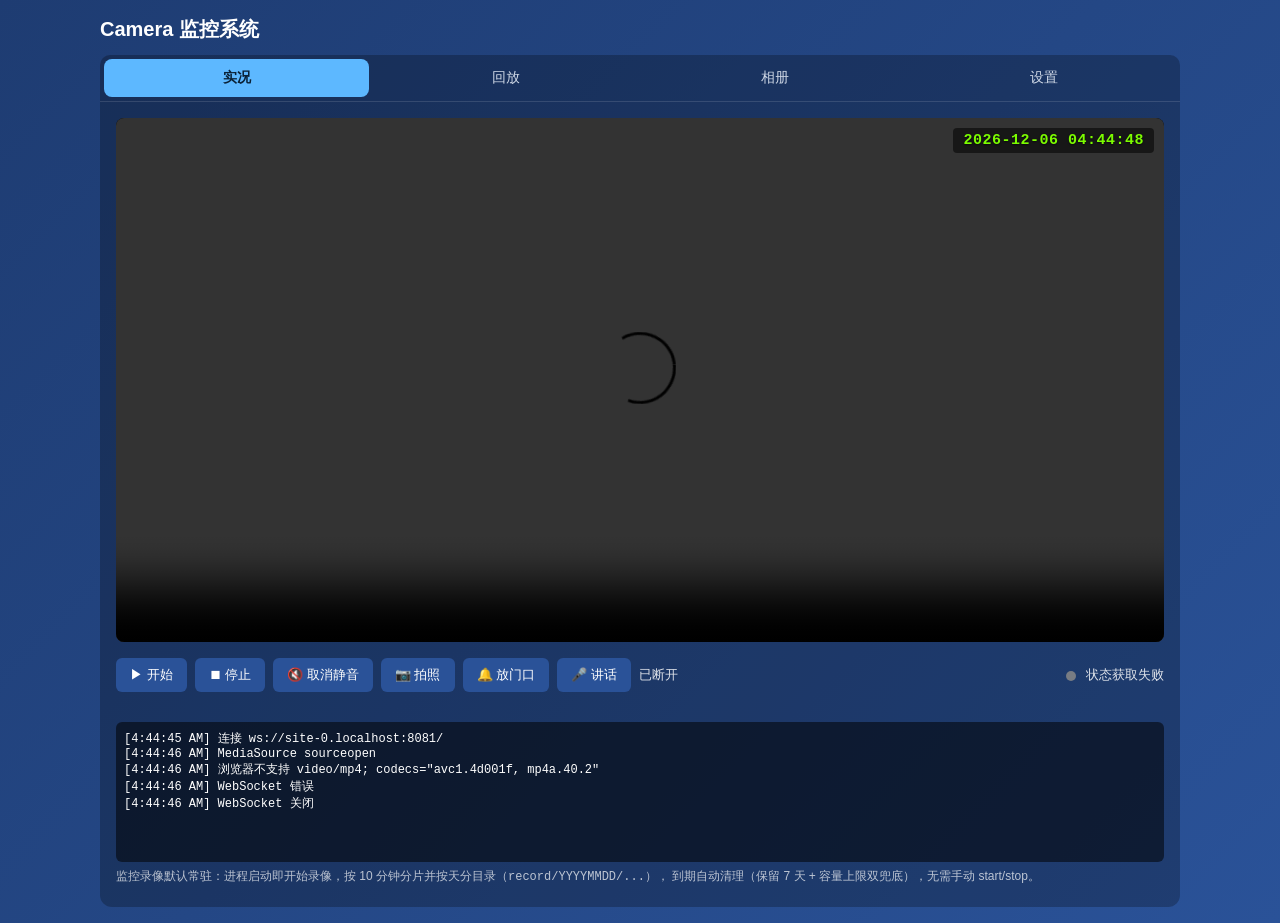
==== examples/camera/web/index.html @ 8628506f "refactor(camera): 重构前端资源拷贝逻辑，清理冗余文件与脚本 1.  重构CMakeLists.txt的web资源拷贝逻辑，改为整目录复制web/下所有文件 2.  删除旧的web_p" ====
<!DOCTYPE html>
<html lang="zh-CN">
<head>
    <meta charset="UTF-8">
    <meta name="viewport" content="width=device-width, initial-scale=1.0">
    <title>Camera 监控系统</title>
    <link rel="icon" href="/favicon.ico?v=20260525" sizes="any">
    <style>
        :root {
            --bg-grad-1:#1e3c72; --bg-grad-2:#2a5298;
            --panel-bg: rgba(0,0,0,.25);
            --panel-bg-2: rgba(0,0,0,.35);
            --line: #ffffff20;
            --accent: #5db8ff;
            --accent-hover: #8ad0ff;
        }
        * { box-sizing: border-box; }
        body { font-family: -apple-system, BlinkMacSystemFont, "PingFang SC", sans-serif;
               background: linear-gradient(135deg, var(--bg-grad-1), var(--bg-grad-2));
               color:#fff; margin:0; padding:16px; min-height:100vh; }
        h1   { margin: 0 0 12px; font-size:20px; }
        .wrap{ max-width: 1080px; margin: 0 auto; }

        /* Tabs */
        .tabs { display:flex; gap:4px; padding:4px; background:var(--panel-bg);
                border-radius:10px 10px 0 0; border-bottom: 1px solid var(--line); }
        .tab  { flex:1; padding:10px 16px; text-align:center; cursor:pointer;
                background: transparent; color:#cfd8e6; border:0; border-radius:8px;
                font-size:14px; transition: all .15s; }
        .tab:hover { color:#fff; background: rgba(255,255,255,.06); }
        .tab.active { background: var(--accent); color:#0b2237; font-weight:600; }

        /* ===== 设置 Tab ===== */
        .cfg-section { border:1px solid #2a3a55; border-radius:8px;
                       padding:10px 14px 14px; margin-bottom:14px;
                       background:rgba(255,255,255,.02); }
        .cfg-section legend { padding:0 6px; color:var(--accent); font-weight:600; }
        .cfg-row { display:flex; align-items:center; gap:10px; margin:8px 0; flex-wrap:wrap; }
        .cfg-row label { display:flex; align-items:center; gap:6px; min-width:200px; }
        .cfg-row input[type="number"], .cfg-row select { width:120px; padding:4px 8px;
                                                         background:#1c2740; color:#fff;
                                                         border:1px solid #2c3c5b; border-radius:4px; }
        .cfg-row select { width:240px; }
        .cfg-row input[type="checkbox"] { width:16px; height:16px; }
        .hint-inline { color:#8aa1bf; font-size:12px; }
        .panes { background: var(--panel-bg); border-radius:0 0 12px 12px;
                 padding:16px; min-height: 420px; }
        .pane { display:none; }
        .pane.active { display:block; }

        /* common */
        video{ width:100%; background:#000; border-radius:8px; }

        /* 实况画面叠加层：把 <video> 包进相对定位容器，右上角浮一个本地实时
           时钟（秒级，格式同开发板烧录）。开发板把"采集时刻"烧进画面左下角，
           两者之差≈端到端直播延迟，可肉眼逐位比对。 */
        .live-stage { position: relative; }
        #liveClock  { position: absolute; right: 10px; top: 10px;
                      padding: 4px 10px; background: rgba(0,0,0,.55);
                      color: #7CFC00; font-family: ui-monospace, Menlo, Consolas, monospace;
                      font-variant-numeric: tabular-nums; font-size: 15px; font-weight: 600;
                      letter-spacing: .5px;
                      border-radius: 4px; pointer-events: none;
                      text-shadow: 0 1px 2px rgba(0,0,0,.6); }
        button, select, input[type="date"] {
            background:#2a5298; color:#fff; border:0; padding:8px 14px;
            border-radius:6px; cursor:pointer; font-size:13px;
        }
        button:hover{ background:#3a6dc8; }
        button:disabled { opacity:.5; cursor: not-allowed; }
        #btnTalk.on { background:#e23; box-shadow:0 0 8px #e23;
                      animation: blink 1s infinite; }
        select, input[type="date"] {
            background:#16335c; padding:8px 10px; border:1px solid #3a6dc8;
        }
        .row { display:flex; gap:8px; flex-wrap:wrap; align-items:center; }
        .stat { font-size: 13px; opacity: .85; }
        .muted{ opacity:.6; }
        .hint { font-size:12px; opacity:.7; padding:6px 0; }

        /* live tab */
        #log { margin-top:12px; height:140px; overflow:auto; background:#0008;
               padding:8px; border-radius:6px; font-family: monospace; font-size: 12px; }
        .rec-dot { display:inline-block; width:10px; height:10px; border-radius:50%;
                   background:#888; vertical-align:middle; margin-right:6px; }
        .rec-dot.on { background:#e23; box-shadow:0 0 8px #e23;
                      animation: blink 1s infinite; }
        @keyframes blink { 50% { opacity: .25; } }

        /* playback tab */
        .pb-toolbar { display:flex; gap:10px; flex-wrap:wrap; align-items:center;
                      padding:8px 0 12px; }
        /* 给 video 显式锁定宽高，避免切换 src 时（loadstart 阶段）控件因
           intrinsic size 变 0 而瞬间塌缩 → 撑大，造成跳转视觉抖动。
           background:#000 让"还没首帧"的几十毫秒里也是黑底而不是白闪。 */
        #pbVideo  { width: 100%; height: 420px; max-height: 60vh;
                    object-fit: contain; background: #000;
                    display: block; }
        /* 自定义时间叠加层（Q1）：覆盖在 <video> 左上角，显示
           "片段开始日期 + currentTime" 拼出的绝对时刻；比浏览器原生
           "28:10 / 30:01" 这种相对时长更直观。
           - position: absolute 相对外层 .pb-stage 定位
           - pointer-events: none 让鼠标事件穿透到下面的 <video> 控件
           - tabular-nums 让数字等宽避免抖动 */
        .pb-stage { position: relative; }
        #pbClock  { position: absolute; left: 10px; top: 10px;
                    padding: 4px 10px; background: rgba(0,0,0,.55);
                    color: #fff; font-family: ui-monospace, Menlo, Consolas, monospace;
                    font-variant-numeric: tabular-nums; font-size: 13px;
                    border-radius: 4px; pointer-events: none;
                    text-shadow: 0 1px 2px rgba(0,0,0,.6);
                    display: none; }
        #pbInfo   { font-size: 13px; opacity:.85; padding-top:6px; }

        /* 24h 时间轴 */
        .timeline-wrap { margin-top:12px; user-select:none; }
        #timeline { width:100%; height:56px; background:#0a1830; border-radius:6px;
                    display:block; cursor: crosshair; }
        .tl-tip { position:absolute; padding:4px 8px; background:#000c; color:#fff;
                  border-radius:4px; font-size:12px; pointer-events:none;
                  transform: translate(-50%, -120%); white-space:nowrap; }

        #segList  { margin-top:10px; max-height: 200px; overflow:auto;
                    background:#0008; border-radius:6px; padding:6px; font-size:13px; }
        #segList .it { display:flex; gap:8px; align-items:center; padding:6px;
                       border-bottom:1px solid var(--line); cursor:pointer; }
        #segList .it:last-child { border-bottom:0; }
        #segList .it:hover { background:#ffffff10; }
        #segList .it.on   { background: var(--accent); color:#0b2237; font-weight:600; }
        #segList .hms { font-family: monospace; min-width: 80px; }
        #segList .sz  { opacity:.7; font-size:12px; min-width: 80px; text-align:right; }
        #segList .nm  { flex:1; opacity:.7; font-family: monospace; word-break:break-all; }
        #segList .it.on .sz, #segList .it.on .nm { opacity: 1; }
        /* 分片行右侧的下载按钮：纯前端 a[download]，与播放区分开
           click 事件在 JS 里 stopPropagation，避免触发整行的"播放"逻辑 */
        #segList .dl { width: 28px; height: 24px; border-radius: 4px;
                       display:inline-flex; align-items:center; justify-content:center;
                       background: #ffffff15; color:#fff; font-size:14px;
                       text-decoration:none; cursor:pointer; }
        #segList .dl:hover { background: var(--accent); color:#0b2237; }
        #segList .it.on .dl { background:#0b2237; color:#fff; }
        #segList .it.on .dl:hover { background:#000; color:#fff; }

        /* album tab */
        .album-toolbar { display:flex; gap:8px; flex-wrap:wrap; align-items:center;
                         padding:4px 0 12px; }
        #albumGrid { display:grid; grid-template-columns: repeat(auto-fill,minmax(160px,1fr));
                     gap:10px; margin-top:8px; }
        .ph { position:relative; background:#0008; border-radius:6px; overflow:hidden;
              cursor:pointer; aspect-ratio: 4/3; }
        .ph img { width:100%; height:100%; object-fit: cover; display:block; }
        .ph .meta{ position:absolute; left:0; right:0; bottom:0;
                   background: linear-gradient(transparent, rgba(0,0,0,.7));
                   color:#fff; font-size:11px; padding:14px 6px 4px;
                   font-family: monospace; }
        .ph .chk { position:absolute; top:6px; left:6px; width:18px; height:18px;
                   border-radius:4px; background:#0008; border:1.5px solid #fff;
                   display:flex; align-items:center; justify-content:center;
                   color:#fff; font-size:14px; line-height:1; }
        .ph.sel { outline: 3px solid var(--accent); }
        .ph.sel .chk { background: var(--accent); border-color:var(--accent); color:#0b2237; }
        .ph .chk:before { content:""; }
        .ph.sel .chk:before { content:"✓"; }
        #lightbox { position:fixed; inset:0; background:#000d; display:none;
                    align-items:center; justify-content:center; z-index:100; cursor: zoom-out; }
        #lightbox img { max-width:92vw; max-height:92vh; border-radius:6px; }
        /* lightbox 右下角的下载按钮：与背景关闭区分开，stopPropagation */
        #lbDownload { position: fixed; right: 24px; bottom: 24px; z-index: 101;
                      padding: 10px 16px; background: var(--accent); color:#0b2237;
                      border-radius: 6px; font-size: 14px; font-weight: 600;
                      text-decoration:none; cursor:pointer; box-shadow: 0 2px 6px #0008; }
        #lbDownload:hover { background:#fff; }

        /* album tab placeholder */
        .placeholder { padding:40px 20px; text-align:center; opacity:.7; font-size:14px; }
    </style>
</head>
<body>
<div class="wrap">
    <h1>Camera 监控系统</h1>

    <div class="tabs" id="tabs">
        <button class="tab active" data-tab="live">实况</button>
        <button class="tab"        data-tab="playback">回放</button>
        <button class="tab"        data-tab="album">相册</button>
        <button class="tab"        data-tab="settings">设置</button>
    </div>

    <div class="panes">

        <!-- ============ 实况 Tab ============ -->
        <div class="pane active" id="pane-live">
            <div class="live-stage">
                <video id="v" autoplay muted playsinline controls></video>
                <div id="liveClock">---------- --:--:--</div>
            </div>
            <div class="row" style="margin-top:12px;">
                <button id="btnStart">▶ 开始</button>
                <button id="btnStop">⏹ 停止</button>
                <button id="btnUnmute">🔇 取消静音</button>
                <button id="btnSnap">📷 拍照</button>
                <button id="btnDoor" title="让开发板播放“放门口”提示音">🔔 放门口</button>
                <button id="btnTalk" style="display:none;">🎤 讲话</button>
                <span class="stat" id="stat">未连接</span>
                <span style="flex:1"></span>
                <span class="stat">
                    <span id="recDot" class="rec-dot"></span>
                    <span id="recStat">监控录像状态查询中…</span>
                </span>
            </div>
            <div id="snapTip" class="hint" style="min-height:18px;"></div>
            <div id="log"></div>
            <div class="hint">
                监控录像默认常驻：进程启动即开始录像，按 10 分钟分片并按天分目录（<code>record/YYYYMMDD/...</code>），
                到期自动清理（保留 7 天 + 容量上限双兜底），无需手动 start/stop。
            </div>
        </div>

        <!-- ============ 回放 Tab ============ -->
        <div class="pane" id="pane-playback">
            <div class="pb-toolbar">
                <span>日期：</span>
                <select id="pbDate"><option>加载中…</option></select>
                <button id="pbRefresh">刷新</button>
                <span class="stat" id="pbCount"></span>
                <span style="flex:1"></span>
                <span>倍速：</span>
                <select id="pbSpeed" title="回放倍速；>2x 自动静音，避免高速音频失真">
                    <option value="1">1x</option>
                    <option value="2">2x</option>
                    <option value="4">4x</option>
                    <option value="8">8x</option>
                    <option value="16">16x</option>
                </select>
                <button id="pbPrev"  title="上一片">⟵ 上一片</button>
                <button id="pbNext"  title="下一片">下一片 ⟶</button>
            </div>
            <div class="pb-stage">
                <video id="pbVideo" controls playsinline></video>
                <div id="pbClock"></div>
            </div>
            <div id="pbInfo" class="muted">请选择日期与分片开始回放</div>
            <div class="timeline-wrap" style="position:relative;">
                <canvas id="timeline" width="1080" height="56"></canvas>
                <div id="tlTip" class="tl-tip" style="display:none;"></div>
            </div>
            <div id="segList"><div class="muted" style="padding:6px">暂无</div></div>
            <div class="hint">
                时间轴：横轴为 0:00 ～ 24:00，蓝色色块表示已录像时段，红线为当前播放位置；点击任意位置即可定位。
                分片切换会重新加载播放器（约 0.5 秒黑屏），当前片快结束会预拉下一片。
            </div>
        </div>

        <!-- ============ 相册 Tab ============ -->
        <div class="pane" id="pane-album">
            <div class="album-toolbar">
                <button id="abRefresh">刷新</button>
                <button id="abSelAll">全选</button>
                <button id="abSelNone">取消选择</button>
                <button id="abDownload">下载所选</button>
                <button id="abDelete" style="background:#a33;">删除选中</button>
                <span class="stat" id="abStat">加载中…</span>
            </div>
            <div id="albumGrid"></div>
            <div id="albumEmpty" class="placeholder" style="display:none;">
                还没有照片，去「实况」Tab 点击 📷 拍照按钮试试
            </div>
        </div>

        <!-- ============ 设置 Tab ============ -->
        <div class="pane" id="pane-settings">
            <div class="row" style="margin-bottom:8px;">
                <button id="cfgReload">重新加载</button>
                <button id="cfgSave">保存</button>
                <span class="stat" id="cfgStat">未加载</span>
            </div>

            <fieldset class="cfg-section">
                <legend>AI 人形识别（自动拍照）</legend>
                <div class="cfg-row">
                    <label><input type="checkbox" id="cfg_ai_enabled"> 启用人形识别 → 自动拍照</label>
                </div>
                <div class="cfg-row">
                    <label>置信度阈值
                        <input type="number" id="cfg_ai_threshold" step="0.05" min="0.10" max="0.95">
                    </label>
                    <span class="hint-inline">范围 0.10~0.95；越大越严格，误检越少</span>
                </div>
                <div class="cfg-row">
                    <label>最短拍照间隔(秒)
                        <input type="number" id="cfg_ai_min_interval_s" step="1" min="1" max="3600">
                    </label>
                    <span class="hint-inline">同一时段内连续触发的最小冷却时间</span>
                </div>
                <div class="cfg-row">
                    <label>推理帧率(FPS)
                        <input type="number" id="cfg_ai_infer_fps" step="1" min="1" max="30">
                    </label>
                    <span class="hint-inline">NPU 每秒推理帧数；越大越灵敏越费电</span>
                </div>
                <div class="hint">
                    模型文件需手动放到开发板 <code>/root/models/</code>：
                    <code>awnn_yolo_person.bin</code> + <code>awnn_yolo_person.param</code>。
                    缺失则人形识别不可用，但其它功能不受影响。
                </div>
            </fieldset>

            <fieldset class="cfg-section">
                <legend>移动侦测 VMD（与 AI 平行；纯 CPU 帧差）</legend>
                <div class="cfg-row">
                    <label><input type="checkbox" id="cfg_vmd_enabled"> 启用移动侦测 → 自动拍照</label>
                </div>
                <div class="cfg-row">
                    <label>像素差阈值
                        <input type="number" id="cfg_vmd_pixel_thresh" step="1" min="1" max="255">
                    </label>
                    <span class="hint-inline">单像素 luma 差 &gt; 此值才计入"变化"；25 适合室内</span>
                </div>
                <div class="cfg-row">
                    <label>面积占比阈值
                        <input type="number" id="cfg_vmd_area_ratio" step="0.005" min="0.001" max="0.5">
                    </label>
                    <span class="hint-inline">变化像素占画面比例 &gt; 此值才触发；0.02 = 2%</span>
                </div>
                <div class="cfg-row">
                    <label>最短拍照间隔(秒)
                        <input type="number" id="cfg_vmd_min_interval_s" step="1" min="1" max="3600">
                    </label>
                    <span class="hint-inline">默认 2 秒：同一段移动期内每 2s 拍一张</span>
                </div>
                <div class="cfg-row">
                    <label>判定帧率(FPS)
                        <input type="number" id="cfg_vmd_check_fps" step="1" min="1" max="30">
                    </label>
                    <span class="hint-inline">CPU 每秒做几次帧差；5 已足够灵敏</span>
                </div>
                <div class="hint">
                    与 AI 检测可同时开启：白天用 AI 精确识别"人"，夜间或断网时用 VMD 兜底。
                    完全在板端 CPU 上跑（80×60 下采样后差分），开销 &lt; 50us/帧，对 30Hz 主循环无影响。
                </div>
            </fieldset>

            <fieldset class="cfg-section">
                <legend>录像</legend>
                <div class="cfg-row">
                    <label>分片时长(秒)
                        <input type="number" id="cfg_record_segment_s" step="1" min="10" max="3600">
                    </label>
                    <span class="hint-inline">默认 600 = 10 分钟；下次切片才生效</span>
                </div>
                <div class="cfg-row">
                    <label>保留天数
                        <input type="number" id="cfg_record_retain_days" step="1" min="1" max="365">
                    </label>
                </div>
                <div class="cfg-row">
                    <label>容量上限(GB)
                        <input type="number" id="cfg_record_max_gb" step="1" min="1" max="512">
                    </label>
                    <span class="hint-inline">超出按 mtime 删最早；与"保留天数"双兜底</span>
                </div>
            </fieldset>

            <fieldset class="cfg-section">
                <legend>相册（手动 + 自动拍照共用）</legend>
                <div class="cfg-row">
                    <label>最多保留张数
                        <input type="number" id="cfg_album_max_photos" step="10" min="10" max="100000">
                    </label>
                    <span class="hint-inline">超出时按 mtime 删最早</span>
                </div>
                <div class="cfg-row">
                    <label>JPEG 质量(30~100)
                        <input type="number" id="cfg_photo_jpeg_qual" step="1" min="30" max="100">
                    </label>
                </div>
            </fieldset>

            <fieldset class="cfg-section">
                <legend>麦克风滤波</legend>
                <div class="cfg-row">
                    <label>滤波模式
                        <select id="cfg_mic_filter_mode">
                            <option value="0">关闭（原始声音）</option>
                            <option value="1">均衡推荐（HP120 + 陷波）</option>
                            <option value="2">激进（HP150 + 强陷波）</option>
                            <option value="3">精细（压低 300~800Hz 残留）</option>
                            <option value="4">极激进（最薄但更安静）</option>
                            <option value="5">均衡 + 噪声门</option>
                        </select>
                    </label>
                    <span class="hint-inline">保存后即时生效；推荐先用“均衡推荐”</span>
                </div>
                <div class="hint">
                    这些模式来自后 25 秒安静样本分析：主噪声为 50Hz 附近电流声及倍频。
                    模式越激进越安静，但人声低频会越薄；噪声门在静音时最干净，可能有开关门感。
                </div>
            </fieldset>

            <fieldset class="cfg-section">
                <legend>OSD（视频上叠加文字）</legend>
                <div class="cfg-row">
                    <label><input type="checkbox" id="cfg_osd_show_ip"> 显示 IP 地址</label>
                </div>
                <div class="cfg-row">
                    <label><input type="checkbox" id="cfg_osd_show_time"> 显示日期时间</label>
                </div>
                <div class="cfg-row">
                    <label><input type="checkbox" id="cfg_osd_show_ai_box"> 显示 AI 检测框</label>
                    <span class="hint-inline">仅在 AI 检测开启时生效</span>
                </div>
            </fieldset>

            <div class="hint">
                所有设置即时落盘到 <code>config.json</code>；其中 AI / 相册 / OSD 立即生效，
                录像分片时长在下次切片时生效（10 分钟内）。
            </div>
        </div>

    </div>
</div>
<div id="lightbox"><img id="lbImg" src="" alt=""><a id="lbDownload" href="#" download>⬇️ 下载</a></div>

<script>
(() => {
    // ============================================================
    // Tab 切换
    // ============================================================
    const tabs  = document.getElementById('tabs');
    const panes = {
        live:     document.getElementById('pane-live'),
        playback: document.getElementById('pane-playback'),
        album:    document.getElementById('pane-album'),
        settings: document.getElementById('pane-settings'),
    };
    let curTab = 'live';
    tabs.addEventListener('click', (ev) => {
        const t = ev.target.closest('.tab');
        if (!t) return;
        const name = t.getAttribute('data-tab');
        if (name === curTab) return;
        for (const el of tabs.querySelectorAll('.tab')) el.classList.toggle('active', el === t);
        for (const k of Object.keys(panes)) panes[k].classList.toggle('active', k === name);
        curTab = name;
        if (name === 'playback' && !pbInited) initPlayback();
        if (name === 'album'    && !albumInited) initAlbum();
        if (name === 'album') refreshAlbum();
        if (name === 'settings' && !cfgInited) initSettings();
    });

    // ============================================================
    // 公共：API 封装
    // ============================================================
    async function api(method, path, body) {
        const opt = { method, cache: 'no-store' };
        if (body !== undefined) {
            opt.headers = { 'Content-Type': 'application/json' };
            opt.body = typeof body === 'string' ? body : JSON.stringify(body);
        }
        const r = await fetch(path, opt);
        const t = await r.text();
        try { return { ok: r.ok, status: r.status, data: JSON.parse(t) }; }
        catch { return { ok: r.ok, status: r.status, data: t }; }
    }
    function fmtSize(n) {
        if (n < 1024)            return n + ' B';
        if (n < 1024*1024)       return (n/1024).toFixed(1) + ' KB';
        if (n < 1024*1024*1024)  return (n/1024/1024).toFixed(2) + ' MB';
        return (n/1024/1024/1024).toFixed(2) + ' GB';
    }
    function dayPretty(yyyymmdd) {
        if (!yyyymmdd || yyyymmdd.length !== 8) return yyyymmdd || '';
        return yyyymmdd.slice(0,4) + '-' + yyyymmdd.slice(4,6) + '-' + yyyymmdd.slice(6,8);
    }

    // 通用下载：fetch → Blob → 临时 a[download] click。
    //
    // 为什么不直接用 a[href=url][download]？
    //   走 https + 自签名证书时，Chrome 对 <a download> 触发的下载会**重新校验**
    //   服务器证书，且不复用页面 Tab 已经"忽略警告"的豁免，于是直接以
    //   net::ERR_CERT_AUTHORITY_INVALID 失败，下载列表里只看到"网络错误"。
    //   而 fetch() 走的是页面已建立的同源 TLS 通道，会沿用 Tab 的证书豁免，
    //   因此能稳定拿到字节流；拿到后转 Blob，用 ObjectURL 做"另存为"即可。
    //   走明文 http 时这套也照样工作，浏览器无差别处理。
    async function downloadViaFetch(url, filename, onStatus) {
        try {
            if (onStatus) onStatus('下载中…');
            const r = await fetch(url, { cache: 'no-store' });
            if (!r.ok) throw new Error('HTTP ' + r.status);
            const blob = await r.blob();
            const objUrl = URL.createObjectURL(blob);
            const a = document.createElement('a');
            a.href = objUrl;
            a.download = filename || 'download';
            document.body.appendChild(a);
            a.click();
            document.body.removeChild(a);
            // 给浏览器一点时间发起保存，再回收 ObjectURL
            setTimeout(() => URL.revokeObjectURL(objUrl), 4000);
            if (onStatus) onStatus('已开始下载: ' + (filename || url));
            return true;
        } catch (e) {
            console.error('downloadViaFetch fail:', url, e);
            if (onStatus) onStatus('下载失败: ' + (e && e.message ? e.message : e));
            return false;
        }
    }

    // ============================================================
    // 实况 Tab：MSE 直播（与原版一致，仅去掉手动开始/停止录像按钮）
    // ============================================================
    const v       = document.getElementById('v');
    const stat    = document.getElementById('stat');
    const logBox  = document.getElementById('log');
    const btnS    = document.getElementById('btnStart');
    const btnE    = document.getElementById('btnStop');
    const btnUn   = document.getElementById('btnUnmute');
    const recDot  = document.getElementById('recDot');
    const recStat = document.getElementById('recStat');

    // 本地实时时钟：渲染到画面右上角，用于和开发板烧录在画面左下角的
    // "采集时刻"肉眼比对，差值≈端到端直播延迟。
    // 格式与开发板烧录完全一致（YYYY-MM-DD HH:MM:SS），方便逐位对齐读差。
    // 秒级即可（毫秒位对人眼比对无意义且抖动分心）。用 setInterval 250ms
    // 刷新保证秒进位及时；切到后台 tab 时浏览器自动降频，省电。
    const liveClock = document.getElementById('liveClock');
    (function tickClock() {
        const d  = new Date();
        const p2 = n => String(n).padStart(2, '0');
        liveClock.textContent =
            `${d.getFullYear()}-${p2(d.getMonth()+1)}-${p2(d.getDate())} ` +
            `${p2(d.getHours())}:${p2(d.getMinutes())}:${p2(d.getSeconds())}`;
        setTimeout(tickClock, 250);
    })();

    // 直播 WebSocket 端口与协议对应关系（后端分别监听）：
    //   http://<host>:8080/  →  ws://<host>:8081/   （明文 ws）
    //   https://<host>:8443/ →  wss://<host>:8444/  （TLS wss）
    // 早期硬编码成 8081，导致从 https 进入时拼出 wss://host:8081 去敲
    // 一个明文 ws 端口，OpenSSL 没回应、浏览器直接报错，"实况" tab 永远连不上。
    const wsUrl = (() => {
        const isHttps = location.protocol === 'https:';
        const proto   = isHttps ? 'wss' : 'ws';
        const port    = isHttps ? 8444  : 8081;
        // location.hostname 对 IPv6 字面量会去掉方括号（如 2409:8a1e:...），
        // 直接拼 ws://2409:..:8081 会被解析成非法 URL。含 ':' 即为 IPv6，补回方括号。
        let host = location.hostname || '127.0.0.1';
        if (host.indexOf(':') !== -1 && host[0] !== '[') host = `[${host}]`;
        return `${proto}://${host}:${port}/`;
    })();

    let ws = null, ms = null, sb = null;
    let queue = [], appending = false, gotInit = false;
    let liveWanted = false;   // 用户是否"想看直播"：区分主动停 vs 切后台临时停

    // 起播预缓冲：每秒一个 IDR、fragment ~1s，若拿到第 1 片就 seek 到末端并 play，
    // 缓冲只有 ~1s，播放头立刻贴边、readyState 不足 → 卡在首帧。改为先攒够
    // LIVE_START_BUFFER 秒再起播，起步即有水位，首帧顺滑。liveStarted 标记是否已起播。
    const LIVE_START_BUFFER = 1.6;
    let liveStarted = false;
    // 方案C：大 PTS 归零。板子 PTS 用单调时钟从进程启动累加，跑久了 fragment 的
    // baseMediaDecodeTime(tfdt) 会涨到几十万秒。新客户端中途接入时，MSE 时间轴从 0
    // 起却收到 tfdt=19万秒的 fragment → 解码基准错位 → 卡首帧/定格。
    // 解法：解析首个 media fragment 的 tfdt，在 append 前设 sb.timestampOffset
    // = -(tfdt/90000)，把前端时间轴拉回 ~0，与板子运行多久无关。
    const VIDEO_TIMESCALE = 90000;   // 与 fmp4Muxer kTbVideo90k 一致
    let tsOffsetSet = false;

    // 扫 MP4 box 找 moof/traf/tfdt，返回 baseMediaDecodeTime(90kHz)；找不到返回 null。
    // box 结构：[4B size][4B type][payload]。tfdt 在 moof>traf 内，full box：
    // [4B size][4B 'tfdt'][1B version][3B flags][4B 或 8B baseMediaDecodeTime]。
    function parseFirstTfdt(arrayBuf) {
        const dv = new DataView(arrayBuf);
        const len = dv.byteLength;
        // 在 [off, end) 范围内遍历同级 box，需要进入容器(moof/traf)就递归
        function scan(off, end) {
            while (off + 8 <= end) {
                const size = dv.getUint32(off);
                const type = String.fromCharCode(
                    dv.getUint8(off+4), dv.getUint8(off+5),
                    dv.getUint8(off+6), dv.getUint8(off+7));
                if (size < 8) return null;           // 防御非法 box
                const payloadStart = off + 8;
                const boxEnd = off + size;
                if (boxEnd > end) return null;
                if (type === 'moof' || type === 'traf') {
                    const r = scan(payloadStart, boxEnd); // 容器：进入
                    if (r !== null) return r;
                } else if (type === 'tfdt') {
                    const version = dv.getUint8(payloadStart);
                    const vOff = payloadStart + 4;       // 跳过 version(1)+flags(3)
                    if (version === 1) {
                        // 64-bit：高32位通常为0，用 getUint32 拼，避免 BigInt 兼容问题
                        const hi = dv.getUint32(vOff);
                        const lo = dv.getUint32(vOff + 4);
                        return hi * 4294967296 + lo;
                    } else {
                        return dv.getUint32(vOff);
                    }
                }
                off = boxEnd;
            }
            return null;
        }
        try { return scan(0, len); } catch(e) { return null; }
    }

    // 日志：限制最多保留 200 行，超出从顶部丢弃。
    // 原实现是 logBox.innerHTML += ... 无上限累加，长时间挂机看直播时
    // DOM 节点无限增长 → 页面自身内存膨胀、滚动变卡。改为 appendChild +
    // 超限删首节点，O(1) 控制规模。
    const LOG_MAX_LINES = 200;
    function log(msg) {
        const t = new Date().toLocaleTimeString();
        const line = document.createElement('div');
        line.textContent = `[${t}] ${msg}`;
        logBox.appendChild(line);
        while (logBox.childElementCount > LOG_MAX_LINES) {
            logBox.removeChild(logBox.firstChild);
        }
        logBox.scrollTop = logBox.scrollHeight;
    }
    function setStat(s) { stat.textContent = s; }

    const MIME = 'video/mp4; codecs="avc1.4d001f, mp4a.40.2"';

    function pump() {
        if (appending || !sb || sb.updating) return;
        if (queue.length === 0) return;
        const chunk = queue.shift();
        // 方案C：在 append 第一个 media fragment 之前，按其 tfdt 设 timestampOffset，
        // 把大 PTS 拉回 ~0。init segment 无 tfdt（parseFirstTfdt 返回 null）跳过。
        // timestampOffset 只影响之后 append 的数据，故必须在首片 append 前设好。
        if (!tsOffsetSet) {
            const tfdt = parseFirstTfdt(chunk);
            if (tfdt !== null && tfdt > 0) {
                const off = -(tfdt / VIDEO_TIMESCALE);
                try {
                    sb.timestampOffset = off;
                    tsOffsetSet = true;
                    log(`tsOffset set: tfdt=${tfdt} -> offset=${off.toFixed(3)}s`);
                } catch(e) { log('set timestampOffset failed: ' + e.message); }
            }
        }
        try { appending = true; sb.appendBuffer(chunk); }
        catch (e) { appending = false; log('appendBuffer error: ' + e.message); }
    }
    function attachSb() {
        if (!MediaSource.isTypeSupported(MIME)) { log('浏览器不支持 ' + MIME); return; }
        sb = ms.addSourceBuffer(MIME);
        sb.mode = 'segments';
        sb.addEventListener('updateend', () => {
            appending = false;
            if (sb.buffered.length > 0) {
                const start = sb.buffered.start(0);
                const end   = sb.buffered.end(sb.buffered.length - 1);
                // 0) 起播预缓冲门槛：还没起播时，先攒够 LIVE_START_BUFFER 秒再 seek 到
                //    末端附近并 play。避免只缓冲 1 片(≈1s)就贴边播导致卡首帧。
                if (!liveStarted) {
                    if (end - start >= LIVE_START_BUFFER) {
                        const target = Math.max(start, end - 0.4);
                        liveStarted = true;
                        log(`live start: buffered=${(end-start).toFixed(2)}s, seek -> ${target.toFixed(3)}`);
                        try { v.currentTime = target; } catch(e){}
                        try { v.playbackRate = 1.0; } catch(e){}
                        v.play().catch(()=>{});
                    }
                    // 预缓冲未满：继续攒，先做窗口修剪后返回，不进入追尾逻辑
                    if (!liveStarted) {
                        if (end - start > 8) { try { sb.remove(start, end - 4); } catch(e){} }
                        pump();
                        return;
                    }
                }
                // 1) 修剪兜底：currentTime 已落到被 sb.remove 切掉的旧区段 → 跳到 buffered 头
                if (v.currentTime < start - 0.5) {
                    log('seek live: ' + v.currentTime.toFixed(3) + ' -> ' + start.toFixed(3));
                    try { v.currentTime = start; } catch(e){}
                    v.play().catch(()=>{});
                }
                // 2) 低延时追尾：直播播放头落后 buffered 末端时，优先用"微调倍速"平滑追，
                //    避免 seek 触发解码重置的几十毫秒卡顿。只有落后过大（切后台 tab 回来等）
                //    倍速追太慢时才退化为硬 seek 拉平。
                //    触发场景（既覆盖启动也覆盖稳态）：
                //      - 起播：浏览器 MSE 收到 init+几个 fragment 后默认会攒 2-5s 才开播，
                //        currentTime 起步就远低于 buffered.end。
                //      - 切到非直播 tab：Chrome 在 background tab 里限速 video 解码，
                //        WebSocket → SourceBuffer 仍持续 append → buffered.end 飞涨，
                //        currentTime 龟速前进 → 切回 tab 时累积几十秒甚至几分钟延迟。
                //      - 网络抖动一次性涌入大量 fragment 同样会拉大差距。
                //    水位设计（fragment ~200-500ms + IDR 周期 1s）：
                //      lag > LIVE_LAG_HARD(4s)  → 倍速追要几十秒，直接 seek 到 end-0.15
                //      lag > LIVE_LAG_HIGH(0.6s)→ playbackRate=1.1 平滑追
                //      lag <= LIVE_LAG_LOW(0.15)→ 恢复 playbackRate=1.0
                //      0.15~0.6 之间为迟滞区，保持当前速度不抖动
                else {
                    const lag = end - v.currentTime;
                    // 分级追尾：尽量用倍速平滑追，硬 seek 只作为"积压过大"的最后手段
                    // （硬 seek 会重置解码器，造成可见卡顿/花屏，是体感卡顿的主因之一）。
                    //   lag > 8s        → 积压过大（长时间后台回来），硬 seek 拉平
                    //   lag > 2s        → 1.3x 快追
                    //   lag > 0.6s      → 1.1x 平滑追
                    //   lag <= 0.15s    → 恢复 1.0x
                    //   中间区为迟滞带，保持当前速度不抖动
                    if (lag > 8) {
                        const target = end - 0.3;
                        log(`live tail seek(big lag): ${v.currentTime.toFixed(3)} -> ${target.toFixed(3)} (lag=${lag.toFixed(2)}s)`);
                        try { v.currentTime = target; } catch(e){}
                        if (v.playbackRate !== 1.0) v.playbackRate = 1.0;
                        v.play().catch(()=>{});
                    } else if (lag > 2) {
                        if (v.playbackRate !== 1.3) {
                            v.playbackRate = 1.3;
                            log(`live tail speed-up 1.3x (lag=${lag.toFixed(2)}s)`);
                        }
                    } else if (lag > 0.6) {
                        if (v.playbackRate !== 1.1) {
                            v.playbackRate = 1.1;
                            log(`live tail speed-up 1.1x (lag=${lag.toFixed(2)}s)`);
                        }
                    } else if (lag <= 0.15) {
                        if (v.playbackRate !== 1.0) {
                            v.playbackRate = 1.0;
                            log(`live tail back to 1.0x (lag=${lag.toFixed(2)}s)`);
                        }
                    }
                }
                // 3) 缓冲窗口压缩：直播不需要长历史，但留太薄(4s)抗抖动差、易触发追尾硬 seek。
                //    end-start > 12s 才修剪到留 6s，给网络抖动留足缓冲余量。
                if (end - start > 12) {
                    try { sb.remove(start, end - 6); } catch(e){}
                }
            }
            pump();
        });
        sb.addEventListener('error', () => log('sb error'));
        pump();
    }
    function startLive() {
        if (ws) { log('已经在连接中'); return; }
        gotInit = false; queue = [];
        liveStarted = false;   // 复位起播门槛：本轮重新走预缓冲再起播
        tsOffsetSet = false;   // 复位时间戳偏移：本轮重新按首片 tfdt 拉回 0
        try { v.playbackRate = 1.0; } catch(e){}   // 复位上一轮残留的追尾倍速
        ms = new MediaSource();
        v.src = URL.createObjectURL(ms);
        ms.addEventListener('sourceopen', () => {
            URL.revokeObjectURL(v.src);
            log('MediaSource sourceopen');
            attachSb();
        });
        log('连接 ' + wsUrl);
        setStat('连接中…');
        ws = new WebSocket(wsUrl);
        ws.binaryType = 'arraybuffer';
        ws.onopen = () => { log('WebSocket 已连接'); setStat('已连接，等待 init segment'); };
        ws.onmessage = (ev) => {
            if (typeof ev.data === 'string') { log('text msg: ' + ev.data); return; }
            const buf = ev.data;
            if (!gotInit) {
                gotInit = true;
                setStat('收到 init segment, 等首个 fragment');
                log('init segment: ' + buf.byteLength + ' bytes');
            }
            queue.push(buf);
            pump();
            // 起播由 attachSb 的 updateend 水位逻辑驱动（攒够 LIVE_START_BUFFER 秒
            // 再 seek 到末端并 play），不在这里"收到一片就 play"——否则只缓冲 1 片
            // (≈1s) 就贴着 buffered 末端播，readyState 立刻不足，表现为卡首帧。
        };
        ws.onclose = () => { log('WebSocket 关闭'); setStat('已断开'); ws = null; };
        ws.onerror = () => log('WebSocket 错误');
    }
    function stopLive() {
        if (ws) { ws.close(); ws = null; }
        try { v.pause(); } catch(e){}
        v.removeAttribute('src'); v.load();
        ms = null; sb = null; queue = []; gotInit = false; liveStarted = false; tsOffsetSet = false;
        setStat('已停止');
    }
    btnS.onclick  = () => { liveWanted = true;  startLive(); };
    btnE.onclick  = () => { liveWanted = false; stopLive();  };

    // 页面隐藏时省流：切到后台 tab / 锁屏时，浏览器仍会通过 WebSocket 持续接收
    // fragment（白白消耗手机流量和电），且 background tab 解码被限速会让 buffered
    // 越堆越多、切回来延迟暴涨。这里在 hidden 时主动断流，visible 时若用户本来
    // 在看就自动重连续播。liveWanted 区分"用户主动停"与"切后台临时停"。
    document.addEventListener('visibilitychange', () => {
        if (document.hidden) {
            if (liveWanted && ws) { log('页面隐藏，暂停拉流省流'); stopLive(); }
        } else {
            if (liveWanted && !ws) { log('页面恢复，重新连接'); startLive(); }
        }
    });
    // 静音按钮做成二态切换：跟随 video.muted 自动更新文案/图标
    function syncMuteBtn() {
        if (v.muted) { btnUn.textContent = '🔇 取消静音'; btnUn.title = '当前已静音，点击开启声音'; }
        else         { btnUn.textContent = '🔊 静音';     btnUn.title = '当前有声，点击静音'; }
    }
    btnUn.onclick = () => {
        v.muted = !v.muted;
        if (!v.muted) v.play().catch(()=>{});
        syncMuteBtn();
    };
    // 用户通过 video 原生控件改静音时也要同步按钮
    v.addEventListener('volumechange', syncMuteBtn);
    syncMuteBtn();
    v.addEventListener('waiting', () => setStat('缓冲中…'));
    v.addEventListener('playing', () => setStat('播放中'));

    // 切回直播 tab / 浏览器 tab 重新可见时，主动追尾。
    // 仅靠 SourceBuffer 'updateend' 是不够的：
    //   - 如果此时没有新 fragment 抵达（比如刚切回还没 updateend），就没人触发追平
    //   - background tab 期间累积的几十秒延时此时正等着被一把抹平
    function liveCatchUpToTail(why) {
        if (!sb || sb.updating || !v) return;
        if (!sb.buffered || sb.buffered.length === 0) return;
        const end = sb.buffered.end(sb.buffered.length - 1);
        // 仅当积压较大（>3s，典型为长时间后台回来）才硬 seek 抹平；小幅落后交给
        // updateend 的倍速追尾平滑处理，避免每次切回前台都硬 seek 造成可见卡顿。
        if (end - (v.currentTime || 0) > 3.0) {
            const target = end - 0.3;
            log(`live tail catch-up (${why}): ${(v.currentTime||0).toFixed(3)} -> ${target.toFixed(3)}`);
            try { v.currentTime = target; } catch(e){}
            v.play().catch(()=>{});
        }
    }
    document.addEventListener('visibilitychange', () => {
        if (document.visibilityState === 'visible') liveCatchUpToTail('visible');
    });
    // tab 切换回 live 也追一次（curTab 在 tab 点击 handler 里更新）
    tabs.addEventListener('click', () => {
        if (curTab === 'live') setTimeout(() => liveCatchUpToTail('tab'), 50);
    });

    // 拍照按钮：调 POST /api/snapshot；成功后给一行小提示并标记相册需要刷新
    const btnSnap  = document.getElementById('btnSnap');
    const snapTip  = document.getElementById('snapTip');
    btnSnap.onclick = async () => {
        btnSnap.disabled = true;
        snapTip.textContent = '正在拍照…';
        try {
            const r = await api('POST', '/api/snapshot');
            if (r.ok && r.data && r.data.ok) {
                snapTip.innerHTML =
                    `✅ 已保存：<code>${r.data.name}</code>（${fmtSize(r.data.size||0)}）` +
                    ` — 切换到「相册」Tab 查看`;
                albumDirty = true;
            } else {
                snapTip.textContent = '❌ 拍照失败：' + (r.data && r.data.err || ('HTTP '+r.status));
            }
        } catch (e) {
            snapTip.textContent = '❌ 拍照异常：' + e.message;
        }
        btnSnap.disabled = false;
    };

    // 放门口提示音：调 POST /api/prompt {name:'door'}
    // 服务端同步阻塞约 1.4 秒（door.wav 时长）；并发调用返回 409 busy。
    // 提示音通过 C_TalkPlayer 共享 ALSA：talk 在线时与之串行；不在线时临时打开声卡。
    const btnDoor = document.getElementById('btnDoor');
    btnDoor.onclick = async () => {
        if (btnDoor.disabled) return;
        const orig = btnDoor.textContent;
        btnDoor.disabled = true;
        btnDoor.textContent = '🔔 播放中…';
        snapTip.textContent = '正在播放提示音「放门口」…';
        let r;
        try {
            r = await api('POST', '/api/prompt', { name: 'door' });
            if (r.ok && r.data && r.data.ok) {
                snapTip.textContent = '✅ 已播放提示音「放门口」'
                    + (r.data.duration_ms ? ` (${r.data.duration_ms}ms)` : '');
            } else if (r.status === 409) {
                snapTip.textContent = '⚠️ 提示音正在播放，稍后再试';
            } else if (r.status === 404) {
                snapTip.textContent = '❌ 提示音文件未部署：检查 dist/prompt/door.wav';
            } else {
                snapTip.textContent = '❌ 提示音失败：'
                    + ((r.data && r.data.err) || ('HTTP ' + r.status));
            }
        } catch (e) {
            snapTip.textContent = '❌ 提示音异常：' + e.message;
        }
        btnDoor.textContent = orig;
        btnDoor.disabled = false;
    };

    // 录像状态轮询（只读，没有 start/stop 按钮）
    async function refreshRecStatus() {
        const r = await api('GET', '/api/record/status?ts=' + Date.now());
        if (!r.ok) { recStat.textContent = '状态获取失败'; return; }
        const s = r.data || {};
        if (s.recording) {
            recDot.classList.add('on');
            recStat.textContent = `监控录像中 · ${s.file || ''} · ${fmtSize(s.bytes||0)}`;
        } else {
            recDot.classList.remove('on');
            recStat.textContent = '监控录像未启动';
        }
    }
    setInterval(refreshRecStatus, 2000);
    refreshRecStatus();

    // 自动起播
    startLive();

    // ============================================================
    // 讲话（浏览器→开发板 单向语音）
    //
    // 浏览器端用 WebCodecs.AudioEncoder（Opus, 48kHz mono）做实时编码，
    // 通过独立的 WebSocket /ws/talk 把 OPUS 帧 binary 发给后端，
    // 后端 talkPlayer 解码 + ALSA 直接播放。
    //
    // ⚠️ 安全上下文限制：
    //   - 浏览器只在 secure context 下才会暴露 navigator.mediaDevices.getUserMedia
    //     与 window.AudioEncoder（WebCodecs）。
    //   - secure context 包括 https://、localhost、127.0.0.1。
    //   - 普通 http://<LAN-IP>:8080 不属于 secure context，整套 API 都是 undefined。
    //   - 因此本按钮只在 location.protocol === 'https:' 或 hostname 是
    //     localhost/127.0.0.1 时显示；其它情况自动隐藏，不影响其它功能。
    //   - 用户首次点击会弹"麦克风"权限请求，浏览器自带 UI（无需我们处理）。
    // ============================================================
    const btnTalk  = document.getElementById('btnTalk');

    function isSecureContextOk() {
        // 受信安全上下文：标准实现优先，兜底用域名判断
        if (typeof window.isSecureContext !== 'undefined') {
            return !!window.isSecureContext;
        }
        if (location.protocol === 'https:') return true;
        const h = location.hostname;
        return (h === 'localhost' || h === '127.0.0.1' || h === '::1');
    }
    function isWebCodecsAudioOk() {
        return typeof window.AudioEncoder === 'function'
            && navigator.mediaDevices && typeof navigator.mediaDevices.getUserMedia === 'function';
    }

    // 仅当安全上下文 + 浏览器支持 WebCodecs Audio 时才显示按钮；
    // 其余情况隐藏（http 访问、Safari 老版本、Firefox < 130 等）。
    if (isSecureContextOk() && isWebCodecsAudioOk()) {
        btnTalk.style.display = '';
    } else {
        btnTalk.style.display = 'none';
        log('讲话按钮已隐藏：' + (isSecureContextOk()
            ? '当前浏览器不支持 WebCodecs AudioEncoder'
            : '当前为 http 非安全上下文，请改用 https://<ip>:8443 访问'));
    }

    let talkWs = null, talkEnc = null, talkStream = null, talkNode = null, talkCtx = null;
    let talkOn = false;

    function setTalkUi(on, msg) {
        talkOn = on;
        btnTalk.classList.toggle('on', on);
        btnTalk.textContent = on ? '🔴 正在讲话' : '🎤 讲话';
        if (msg) log(msg);
    }

    async function startTalk() {
        if (talkOn) return;
        try {
            // 1) 申请麦克风（48k mono，禁用浏览器默认的去噪/AGC，避免与 talkPlayer 端码率竞争）
            talkStream = await navigator.mediaDevices.getUserMedia({
                audio: {
                    sampleRate: 48000,
                    channelCount: 1,
                    echoCancellation: true,
                    noiseSuppression: true,
                    autoGainControl: true,
                },
                video: false,
            });

            // 2) 起 WebSocket（与直播分离，独立的 /ws/talk endpoint）
            //    HTTP 模式按钮不显示走不到这；这里强制 wss
            let talkHost = location.hostname;
            if (talkHost.indexOf(':') !== -1 && talkHost[0] !== '[') talkHost = `[${talkHost}]`;
            const wsUrl = `wss://${talkHost}:8444/ws/talk`;
            talkWs = new WebSocket(wsUrl);
            talkWs.binaryType = 'arraybuffer';
            await new Promise((resolve, reject) => {
                talkWs.onopen  = () => resolve();
                talkWs.onerror = (e) => reject(new Error('ws error'));
                setTimeout(() => reject(new Error('ws connect timeout')), 5000);
            });
            talkWs.onclose = () => { log('talk ws closed'); stopTalk(); };

            // 3) AudioEncoder（OPUS 48k mono 24kbps）
            talkEnc = new AudioEncoder({
                output: (chunk) => {
                    if (!talkWs || talkWs.readyState !== 1) return;
                    const buf = new ArrayBuffer(chunk.byteLength);
                    chunk.copyTo(buf);
                    talkWs.send(buf);
                },
                error: (e) => log('AudioEncoder error: ' + (e && e.message || e)),
            });
            talkEnc.configure({
                codec: 'opus',
                sampleRate: 48000,
                numberOfChannels: 1,
                bitrate: 24000,
            });

            // 4) AudioContext + AudioWorklet 抽 PCM；为避免引入 worklet 文件，
            //    直接用 ScriptProcessorNode（已 deprecated 但所有主流浏览器仍支持）。
            //    每次 onaudioprocess 给出 bufferSize=2048（48k → ~42.7ms）的 Float32，
            //    构造成 AudioData 喂 encoder。
            talkCtx = new (window.AudioContext || window.webkitAudioContext)({ sampleRate: 48000 });
            const src = talkCtx.createMediaStreamSource(talkStream);
            talkNode = talkCtx.createScriptProcessor(2048, 1, 1);
            // ScriptProcessor 必须连到 destination 才会触发回调；用 GainNode(0) 静音返回，避免回声
            const mute = talkCtx.createGain(); mute.gain.value = 0;
            src.connect(talkNode);
            talkNode.connect(mute);
            mute.connect(talkCtx.destination);

            let pcmTsUs = 0; // 微秒
            const frameDurUs = Math.round(2048 * 1e6 / 48000);
            talkNode.onaudioprocess = (ev) => {
                if (!talkEnc || talkEnc.state !== 'configured') return;
                const ch0 = ev.inputBuffer.getChannelData(0);
                // AudioEncoder 期望 AudioData (Float32, planar, f32-planar)
                const ad = new AudioData({
                    format: 'f32-planar',
                    sampleRate: 48000,
                    numberOfFrames: ch0.length,
                    numberOfChannels: 1,
                    timestamp: pcmTsUs,
                    data: ch0,            // f32-planar 单通道直接传
                });
                pcmTsUs += frameDurUs;
                try { talkEnc.encode(ad); } catch (e) { log('encode err:' + e.message); }
                ad.close();
            };

            setTalkUi(true, '🎤 讲话已开始');
        } catch (e) {
            log('startTalk 失败: ' + (e && e.message || e));
            stopTalk();
        }
    }

    function stopTalk() {
        try { if (talkNode)   { talkNode.disconnect(); talkNode.onaudioprocess = null; } } catch(e){}
        try { if (talkCtx)    talkCtx.close(); } catch(e){}
        try { if (talkEnc && talkEnc.state !== 'closed') talkEnc.close(); } catch(e){}
        try { if (talkStream) talkStream.getTracks().forEach(t => t.stop()); } catch(e){}
        try { if (talkWs && talkWs.readyState <= 1) talkWs.close(); } catch(e){}
        talkNode = null; talkCtx = null; talkEnc = null; talkStream = null; talkWs = null;
        setTalkUi(false, '🎤 讲话已结束');
    }

    btnTalk.onclick = () => { if (talkOn) stopTalk(); else startTalk(); };

    // ============================================================
    // 回放 Tab：日期 + 分片列表（B2 将升级为 24h 时间轴）
    // ============================================================
    let pbInited = false;
    const pbDate    = document.getElementById('pbDate');
    const pbRefresh = document.getElementById('pbRefresh');
    const pbCount   = document.getElementById('pbCount');
    const pbVideo   = document.getElementById('pbVideo');
    const pbInfo    = document.getElementById('pbInfo');
    const pbClock   = document.getElementById('pbClock');
    const segList   = document.getElementById('segList');
    const pbPrev    = document.getElementById('pbPrev');
    const pbNext    = document.getElementById('pbNext');
    const pbSpeed   = document.getElementById('pbSpeed');
    const tlCanvas  = document.getElementById('timeline');
    const tlTip     = document.getElementById('tlTip');

    let pbSegments = [];     // [{name,size,hms,sec, dur}]
    let pbCurIdx   = -1;

    // ---- 回放倍速 ----
    // 原生 <video> 控件菜单只给到 2x，但 playbackRate API 本身支持到 16x。
    // 用自定义下拉框直接设 playbackRate，突破原生上限。
    // 注意：切分片时 pbVideo.src 会被重设，playbackRate 会被浏览器复位成 1.0，
    // 所以把目标倍速存到 pbDesiredRate，并在每次源加载后重新 apply。
    // >2x 自动静音：高倍速音频会刺耳失真，且解码音频徒增开销。
    let pbDesiredRate = 1;
    // 切片重载时刻：teardown / 重设 src 会让浏览器把 playbackRate 复位成 1.0 并触发
    // 一次 ratechange。若此时把 1.0 回写进 pbDesiredRate，就会把用户选的倍速冲掉
    // （表现为"跳转下一段后倍速没了"）。用这个时间戳在重载后的短窗口内屏蔽回写。
    let pbReloadAt = 0;
    function applyPbRate() {
        // 关键：同时设 defaultPlaybackRate。HTML 媒体 load 算法在 src 变更时会把
        // playbackRate 复位成 defaultPlaybackRate（默认 1），所以仅设 playbackRate
        // 在切片重载时会被冲回 1x（加载时序不同，applyPbRate 补救有时来不及）。
        // 把 defaultPlaybackRate 也设成目标倍速，浏览器复位时就直接复位到目标值。
        try { pbVideo.defaultPlaybackRate = pbDesiredRate; } catch(e){}
        try { pbVideo.playbackRate = pbDesiredRate; } catch(e){}
        pbVideo.muted = (pbDesiredRate > 2);
    }
    pbSpeed.onchange = () => {
        pbDesiredRate = parseFloat(pbSpeed.value) || 1;
        applyPbRate();
    };
    // 切片重载后 src 变更会复位 playbackRate，这几个事件兜底重新施加
    pbVideo.addEventListener('loadedmetadata', applyPbRate);
    pbVideo.addEventListener('play',           applyPbRate);
    // 用户用原生控件改了倍速时，同步下拉框显示（保持一致）；但重载窗口内的
    // 自动复位（→1.0）不算用户意图，直接忽略，避免冲掉 pbDesiredRate。
    pbVideo.addEventListener('ratechange', () => {
        if (performance.now() - pbReloadAt < 1500) return;
        const r = pbVideo.playbackRate;
        if (Math.abs(r - pbDesiredRate) > 0.01) {
            pbDesiredRate = r;
            // 下拉框若有对应档位就选中，否则不强改
            const opt = Array.from(pbSpeed.options).find(o => parseFloat(o.value) === r);
            if (opt) pbSpeed.value = opt.value;
            pbVideo.muted = (r > 2);
        }
    });

    // ---- 自定义时间叠加层（Q1）----
    //
    // 浏览器原生 <video> 控件显示的是 currentTime / duration（"28:10 / 30:01"），
    // 用户更想看到的是 "现在播到的这一帧对应当时几点几分"。
    //
    // 实现：把"片段起始 epoch（Unix 秒）" 缓存到 pbCurClockBase，每次 timeupdate
    // 取 currentTime 加上去，再格式化为 "YYYY-MM-DD HH:MM:SS"。
    // 监听器一次性绑定，不随 teardownPbMse 解绑——切片时只重置 pbCurClockBase。
    //
    // 注意：segments API 的 s.sec 是"当天 0 点起秒数（设备本地时区）"，文件名也
    // 是设备本地时间命名（YYYYMMDD/HHMMSS.mp4）。浏览器与设备同时区时，用
    // new Date(yyyy, mm-1, dd, 0, 0, 0) 取本地午夜然后加 sec 即可得到墙上时间。
    let pbCurClockBase = 0;   // Unix 秒；0 代表当前没有有效片段，不显示叠加层

    function pbSegEpoch(yyyymmdd, secOfDay) {
        if (!yyyymmdd || yyyymmdd.length !== 8) return 0;
        const y = +yyyymmdd.slice(0, 4);
        const m = +yyyymmdd.slice(4, 6);
        const d = +yyyymmdd.slice(6, 8);
        const t0 = new Date(y, m - 1, d, 0, 0, 0).getTime();
        if (!isFinite(t0)) return 0;
        return Math.floor(t0 / 1000) + ((secOfDay | 0));
    }
    function pbFormatClock(epochMs) {
        const dt = new Date(epochMs);
        const p = (n) => (n < 10 ? '0' : '') + n;
        return `${dt.getFullYear()}-${p(dt.getMonth() + 1)}-${p(dt.getDate())} `
             + `${p(dt.getHours())}:${p(dt.getMinutes())}:${p(dt.getSeconds())}`;
    }
    function updatePbClock() {
        if (!pbCurClockBase) { pbClock.style.display = 'none'; return; }
        const t = pbVideo.currentTime || 0;
        const ms = pbCurClockBase * 1000 + Math.floor(t * 1000);
        pbClock.textContent = pbFormatClock(ms);
        pbClock.style.display = 'block';
    }
    // 永久绑定：teardownPbMse 只解绑 idx 快路径的 pbTimeListener / pbSeekListener，
    // 这里独立的叠加层监听器跨片段始终生效。
    pbVideo.addEventListener('timeupdate',     updatePbClock);
    pbVideo.addEventListener('seeking',        updatePbClock);
    pbVideo.addEventListener('loadedmetadata', updatePbClock);

    // ---- 回放预拉缓存（W5：消除切片黑屏）----
    //
    // 设计：
    //   - 当前片 currentTime > duration - 5s 时，后台 fetch 下一片完整字节流，
    //     缓存到 prefetchCache: Map<absoluteUrl, ArrayBuffer>。
    //   - playSeg() 切片时先看缓存命中：命中 → 直接 appendBuffer（约 100~300ms 完成 MSE
    //     初始化即出画面，跳过原本的 6~10s 网络下载）；未命中 → 走老路径 fetch。
    //   - 缓存为 LRU(2)：保留"上一片"（用户回退时再次命中）+ "下一片"（自动播放命中），
    //     一次预拉 60-100MB；浏览器内存充裕，不需要太激进；用绝对 URL 作 key，
    //     跨日期切换时自然失效（key 不一样了）。
    //
    // 状态机：
    //   - prefetchInflight: AbortController，仅同时允许一个预拉，切片切到下一片时先
    //     abort 老的（如果用户在 5s 之内连续点了"下一片 / 跳片"，老预拉被中止节省带宽）
    const prefetchCache = new Map();      // url -> { buf: ArrayBuffer, size: number }
    const PREFETCH_LRU_SIZE = 2;
    let   prefetchInflight = null;        // { url, ctrl: AbortController }
    let   prefetchTriggered = false;      // 当前片是否已发起过预拉

    async function initPlayback() {
        pbInited = true;
        await loadDays();
        // 首次进入时绘制空时间轴
        drawTimeline();
        window.addEventListener('resize', resizeTimeline);
        resizeTimeline();
    }
    async function loadDays() {
        const r = await api('GET', '/api/record/days?ts=' + Date.now());
        if (!r.ok) { pbDate.innerHTML = '<option>加载失败</option>'; return; }
        const arr = Array.isArray(r.data) ? r.data : [];
        if (arr.length === 0) {
            pbDate.innerHTML = '<option value="">暂无录像</option>';
            pbCount.textContent = '';
            pbSegments = []; pbCurIdx = -1; renderSegList(); drawTimeline();
            return;
        }
        pbDate.innerHTML = arr.map(d =>
            `<option value="${d}">${dayPretty(d)}</option>`
        ).join('');
        await loadSegments(pbDate.value);
    }
    async function loadSegments(date) {
        if (!date) { pbSegments = []; pbCurIdx = -1; pbCurClockBase = 0; updatePbClock(); renderSegList(); drawTimeline(); return; }
        const r = await api('GET', '/api/record/segments?date=' + encodeURIComponent(date) + '&ts=' + Date.now());
        if (!r.ok) { pbCount.textContent = '加载失败'; pbSegments = []; renderSegList(); drawTimeline(); return; }
        const arr = Array.isArray(r.data) ? r.data : [];
        // 估算每片时长：用下一片 start - 本片 start；最后一片暂按 600s 兜底
        for (let i = 0; i < arr.length; i++) {
            const a = arr[i], b = arr[i+1];
            if (b) a.dur = Math.max(1, b.sec - a.sec);
            else   a.dur = 600;  // 兜底（生产配置 10min；测试时若 segmentSec=30，仅最后一片显示偏长不影响功能）
        }
        pbSegments = arr;
        pbCount.textContent = `共 ${pbSegments.length} 段`;
        pbCurIdx = -1;
        renderSegList();
        drawTimeline();
    }
    function renderSegList() {
        if (pbSegments.length === 0) {
            segList.innerHTML = '<div class="muted" style="padding:6px">该日期没有录像</div>';
            updateNavButtons();
            return;
        }
        const date = pbDate.value;
        // 每行末尾加一个 a[download]：浏览器看到 download 属性会强制走"另存为"，
        // 而不是按 video/mp4 内联播放；title 给鼠标悬停提示文件名。
        // 注意：a 必须与目标资源同源（这里都是当前 origin）才会触发 download，
        // 跨源时浏览器会忽略 download 属性退化为内联打开。
        const html = pbSegments.map((s, i) => {
            const dlUrl  = '/record/' + encodeURIComponent(date) + '/' + encodeURIComponent(s.name);
            // 用日期 + 时间组合一个友好的本地文件名： 20260523_141502.mp4
            const dlName = `${date}_${s.name}`;
            return `
            <div class="it ${i===pbCurIdx?'on':''}" data-idx="${i}">
                <span class="hms">${s.hms}</span>
                <span class="nm">${s.name}</span>
                <span class="sz">${fmtSize(s.size)}</span>
                <a class="dl" href="${dlUrl}" download="${dlName}" title="下载 ${s.name}">⬇</a>
            </div>`;
        }).join('');
        segList.innerHTML = html;
        updateNavButtons();
    }
    function updateNavButtons() {
        pbPrev.disabled = !(pbCurIdx > 0);
        pbNext.disabled = !(pbCurIdx >= 0 && pbCurIdx < pbSegments.length - 1);
    }
    // 当前正在用 MSE 播的片：用于"同片内 seek"的就地跳转
    //   pbCurUrl —— 当前 video.src 对应的 mp4 url（非 blob，是逻辑标识）
    //   pbCurSb / pbCurMs —— 当前 SourceBuffer / MediaSource，留给 seek 时判断 buffered
    let pbCurUrl = null;

    // 判断 buffered 是否已经覆盖到指定时刻（带 0.2s 余量，与 tryDoSeek 一致）
    function pbBufferedCovers(t) {
        try {
            const b = pbVideo.buffered;
            for (let i = 0; b && i < b.length; i++) {
                if (t + 0.2 >= b.start(i) && t + 0.2 < b.end(i)) return true;
            }
        } catch(e) {}
        return false;
    }

    function playSeg(idx, seekOffset) {
        if (idx < 0 || idx >= pbSegments.length) return;
        const s = pbSegments[idx];
        const date = pbDate.value;
        const url = '/record/' + encodeURIComponent(date) + '/' + encodeURIComponent(s.name);
        const want = (typeof seekOffset === 'number' && seekOffset > 0) ? seekOffset : 0;

        // 叠加层：每次进 playSeg 都重设当前片的 epoch base，timeupdate 即取
        // currentTime 拼出墙上时间。同片就地跳转的快路径下面也要走到这一行
        // 才能 update（不会发 timeupdate）——所以放在分支前。
        pbCurClockBase = pbSegEpoch(date, s.sec | 0);
        updatePbClock();

        // ---- 同片就地跳转（避免 video.src 重置导致 player 控件"先缩小再撑大"）----
        //
        // playSeg 之前任何情况下都会走 playSegByMse → teardownPbMse → new MediaSource
        // → pbVideo.src = URL.createObjectURL(ms)，浏览器把 video 当全新源处理：
        // 视频面板会先塌成默认尺寸（loadstart 阶段），再等首帧撑回来，视觉上就是
        // 用户看到的"窗口变小再变大、不连贯"。
        //
        // 实际上：
        //   1) idx 没变 → 同一个 mp4，currentTime 已经在播，buffered 里如果已包含
        //      目标时刻（比如点了"5 秒前/后"或预拉早就把后段填进去了），直接
        //      pbVideo.currentTime = want 就能瞬间跳到，没有任何视觉抖动。
        //   2) idx 没变但 buffered 没覆盖 → 仍要触发新一轮 idx + Range 拉取，
        //      但这种情况后续再处理（同片内追加 append 还需要把 SourceBuffer
        //      reset 否则 MSE 会觉得时序跳跃；这里走原路径 fallback 不会变差）。
        if (idx === pbCurIdx && pbCurUrl === url && pbBufferedCovers(want)) {
            try {
                if (Math.abs((pbVideo.currentTime || 0) - want) > 0.05) {
                    pbVideo.currentTime = want;
                }
            } catch(e) {}
            pbVideo.play().catch(()=>{});
            pbInfo.textContent = `▶ ${dayPretty(date)} ${s.hms} · ${s.name} · ${fmtSize(s.size)}`;
            updateNavButtons();
            drawTimeline();
            return;
        }

        pbCurIdx = idx;
        pbCurUrl = url;
        prefetchTriggered = false;
        // 切片时取消正在进行的预拉（如果在拉的不是即将播的这片）
        if (prefetchInflight && prefetchInflight.url) {
            if (prefetchInflight.url !== url) {
                try { prefetchInflight.ctrl.abort(); } catch(e){}
                prefetchInflight = null;
            }
        }

        // 关键：fmp4（empty_moov+frag_keyframe）直接 video.src=url 时
        //   浏览器无法计算 duration（mvhd duration=0），导致进度条不显示、拖动失效。
        //   走 MSE：fetch 完整字节 → appendBuffer → endOfStream()，
        //   MSE 内部根据所有 moof 的 sample duration 之和算出 duration，进度条才会正常。
        playSegByMse(url, s, seekOffset);
        pbInfo.textContent = `▶ ${dayPretty(date)} ${s.hms} · ${s.name} · ${fmtSize(s.size)}`;
        for (const el of segList.querySelectorAll('.it')) {
            el.classList.toggle('on', Number(el.getAttribute('data-idx')) === idx);
        }
        const cur = segList.querySelector('.it.on');
        if (cur) cur.scrollIntoView({ block:'nearest' });
        updateNavButtons();
        drawTimeline();
    }

    // MSE 加载单个 fmp4 片段
    //
    // 设计要点：
    //   1) **流式 append**（首字节即开播）—— 用 fetch().body.getReader() 边读边
    //      pbSb.appendBuffer，不再 await arrayBuffer() 等整片下完。fmp4
    //      （ftyp + moov + frag_keyframe）只需前几百 KB 即可解出首帧，10 分钟 60MB
    //      的片子从"5~10s 等"降到"几百 ms 出图"。
    //   2) **epoch 防护** —— 来回点切片时旧的 async 流程仍在 await 某个 chunk，
    //      唤醒后会向**新片**的 pbSb 塞**旧片**的字节，触发
    //      INVALID_STATE_ERR / QuotaExceeded，video 进 error 直至崩页。
    //      用 pbEpoch 自增计数：每次 playSegByMse 进入时拿到 myEpoch；任何 await
    //      返回点立刻校验 myEpoch 是否还等于全局 pbEpoch，不等就直接早退。
    //   3) **主动 abort** —— teardown 时 abort 旧 fetch，让对端 fd 早关，避免
    //      服务端 WriteAllBlocking 等 5s 才感知断连，减轻 detached thread 堆积压力。
    let pbMs = null, pbSb = null, pbAbort = null;
    let pbEpoch = 0;
    // ---- "按需 lookahead"补片所需的额外状态（只在走过 idx 快路径时填充）----
    //   pbCurIdxJson    —— 当前片的 .idx 解析结果（fragment 表）
    //   pbAppendedFrags —— Set<int>：已成功 append 进 SourceBuffer 的 fragment 索引集合
    //                     （注意是 Set 而不是连续区间，因为按需 lookahead 后会形成多段非连续区间，
    //                      例如 [0..7] 和 [200..207]）
    //   pbCurUrlForSeek —— 与 pbCurIdxJson 配套的录像 url（防止跨片串改）
    //   pbSeekFetch     —— 当前正在进行的"按需补 fragment"请求（拖动 / 续播触发）
    //   pbSeekListener / pbTimeListener —— 注册到 video 的回调，teardown 时解绑
    let pbCurIdxJson    = null;
    let pbCurUrlForSeek = null;
    let pbAppendedFrags = null;
    let pbSeekFetch     = null;
    let pbSeekListener  = null;
    let pbTimeListener  = null;
    // ensureLookahead 是 playSegByMse 内部闭包（捕获了 myEpoch / refillFrom），
    // 但 waiting 事件 / 250ms 兜底轮询在外层，需要能调它来"卡住时继续补最后的片"。
    // 故把当前片的 ensureLookahead 暴露到这个模块级引用，teardown 时清空。
    let pbEnsureLookahead = null;
    // 真理之源：本片字节是否已全部 append 进 SourceBuffer。
    // 只有这个为 true 时，"currentTime 到达 buffered 末端"才能解释为"播完"。
    // 否则 stall 在末端只能解释为"lookahead/seek refill 还在路上"，绝不能切片。
    // 三条路径（idx / 缓存 / 流式）各自在自己的"完成"时刻把它置 true。
    let pbAllAppended = false;
    function teardownPbMse() {
        try { if (pbAbort) pbAbort.abort(); } catch(e){}
        pbAbort = null;
        try { if (pbSeekFetch) pbSeekFetch.ctrl.abort(); } catch(e){}
        pbSeekFetch = null;
        if (pbSeekListener) {
            try { pbVideo.removeEventListener('seeking', pbSeekListener); } catch(e){}
            pbSeekListener = null;
        }
        if (pbTimeListener) {
            try { pbVideo.removeEventListener('timeupdate', pbTimeListener); } catch(e){}
            pbTimeListener = null;
        }
        pbEnsureLookahead = null;
        pbCurIdxJson    = null;
        pbCurUrlForSeek = null;
        pbAppendedFrags = null;
        pbAllAppended   = false;
        try { if (pbMs && pbMs.readyState === 'open') pbMs.endOfStream(); } catch(e){}
        pbMs = null; pbSb = null;
    }
    // 等 SourceBuffer 当前 append 完成；若 epoch 已过期返回 false，调用方应早退
    function waitForUpdateEnd(sb, myEpoch) {
        return new Promise((res) => {
            const onEnd = () => { sb.removeEventListener('error', onErr); res(true); };
            const onErr = () => { sb.removeEventListener('updateend', onEnd); res(false); };
            sb.addEventListener('updateend', onEnd, { once:true });
            sb.addEventListener('error',     onErr, { once:true });
        }).then(ok => ok && (myEpoch === pbEpoch));
    }
    // 把一段字节安全 append 到 sb；成功 true，失败/被取消 false
    async function safeAppend(sb, chunk, myEpoch) {
        if (myEpoch !== pbEpoch) return false;
        try { sb.appendBuffer(chunk); }
        catch (e) { console.warn('appendBuffer throw', e); return false; }
        return await waitForUpdateEnd(sb, myEpoch);
    }

    // 取伴生 .idx 索引文件并解析。
    //
    // 服务端格式（recorder.cpp::AppendIdxEntry_locked）：
    //   {"v":1,"ts":90000,"init":<bytes>,"frags":[[<tfdt90k>,<offset>,<size>], ...]}
    //
    // 容错：
    //   - 404 → 返回 null（旧录像无伴生 idx，回退到全量流式）
    //   - 半成品 .idx（正在录的最新片：缺尾部 "]}"）→ 自己补全再 parse
    //   - 任何异常都返回 null 走兜底分支
    async function fetchSegIndex(url, signal) {
        try {
            const r = await fetch(url + '.idx',
                { signal, cache: 'no-store' });
            if (!r.ok) return null;
            let txt = await r.text();
            txt = txt.trim();
            if (!txt.startsWith('{')) return null;
            let idx = null;
            try {
                idx = JSON.parse(txt);
            } catch (e) {
                // 半成品：尝试补全 "]}"
                let fixed = txt;
                // 去掉末尾可能的逗号或不完整片段
                // 找最后一个 "]"，截断到那里再补 "]}"
                const lastBracket = fixed.lastIndexOf(']');
                if (lastBracket > 0) {
                    fixed = fixed.substring(0, lastBracket + 1) + ']}';
                    try { idx = JSON.parse(fixed); }
                    catch (e2) { return null; }
                } else { return null; }
            }
            if (!idx || idx.v !== 1 || !Array.isArray(idx.frags)) return null;
            return idx;
        } catch (e) {
            return null;
        }
    }

    // 在 fragment 数组里找：tfdt <= wantSeek*ts 的最大那条（即 wantSeek 落在的 fragment）
    function pickFragForSeek(idx, wantSeek) {
        const ts = idx.ts || 90000;
        const target = wantSeek * ts;
        let lo = 0, hi = idx.frags.length - 1, ans = 0;
        while (lo <= hi) {
            const m = (lo + hi) >> 1;
            if (idx.frags[m][0] <= target) { ans = m; lo = m + 1; }
            else hi = m - 1;
        }
        return ans;
    }
    async function playSegByMse(url, seg, seekOffset) {
        const myEpoch = ++pbEpoch;     // 占用本次 epoch
        pbReloadAt = performance.now(); // 标记重载窗口，屏蔽复位引发的 ratechange 回写
        teardownPbMse();
        if (!('MediaSource' in window) || !MediaSource.isTypeSupported(MIME)) {
            // 回退：直接 src（拖动可能失效，但至少能播）
            pbVideo.src = url;
            if (typeof seekOffset === 'number' && seekOffset > 0) {
                pbVideo.addEventListener('loadedmetadata',
                    () => { try { pbVideo.currentTime = seekOffset; } catch(e){} },
                    { once: true });
            }
            pbVideo.play().catch(()=>{});
            return;
        }
        const ms = new MediaSource();
        pbMs = ms;
        pbVideo.src = URL.createObjectURL(ms);

        // ---------- seek 跟踪状态（在整个函数生命周期内由 append 循环驱动）----------
        // 之前用浏览器 progress 事件来触发 seek 是错的：MSE 模式下 <video> 的 progress
        //   事件不依赖 SourceBuffer.append，触发时机不可控（有时根本不发）。
        //   现在改成"我们自己每次 append 完一个 chunk 就主动判断 buffered 是否覆盖到目标"。
        const wantSeek = (typeof seekOffset === 'number' && seekOffset > 0)
                         ? seekOffset : 0;
        let seekDone = (wantSeek === 0); // 没有 seek 需求等价于"已完成"
        // 调用：每次 append 完 chunk 后调一次。命中目标即 seek 并标记完成。
        function tryDoSeek() {
            if (seekDone) return;
            if (myEpoch !== pbEpoch) { seekDone = true; return; }
            try {
                const b = pbVideo.buffered;
                for (let i = 0; b && i < b.length; i++) {
                    // 给 0.2s 余量：buffered.end 刚好等于 wantSeek 时浏览器有时拒绝 seek
                    if (wantSeek + 0.2 >= b.start(i) && wantSeek + 0.2 < b.end(i)) {
                        pbVideo.currentTime = wantSeek;
                        pbVideo.play().catch(()=>{});
                        seekDone = true;
                        return;
                    }
                }
            } catch (e) { /* 下次 chunk 再试 */ }
        }

        // ★ 拿到第一帧（loadeddata）就立刻 play()，让画面尽快出来。
        //   但若有 seek 需求且尚未完成，先不要从 0 播 —— 否则会出现"从片头播一会再跳"的
        //   尴尬体验。这种情况下 play 由 tryDoSeek() 触发。
        const onFirstFrame = () => {
            if (myEpoch !== pbEpoch) return;
            if (!seekDone) return;     // 等 seek 完成后再 play
            pbVideo.play().catch(()=>{});
        };
        pbVideo.addEventListener('loadeddata', onFirstFrame, { once: true });

        // 等 MediaSource 打开
        await new Promise((resolve) => ms.addEventListener('sourceopen', resolve, { once:true }));
        if (myEpoch !== pbEpoch) { try { URL.revokeObjectURL(pbVideo.src); } catch(e){} return; }
        URL.revokeObjectURL(pbVideo.src);

        let sb;
        try {
            sb = ms.addSourceBuffer(MIME);
            sb.mode = 'segments';
        } catch (e) {
            pbVideo.src = url;
            pbVideo.play().catch(()=>{});
            return;
        }
        pbSb = sb;

        // ---------- 精准跳转 / 即播 统一走 .idx 快速路径（HTTP Range + 伴生 .idx 索引）----------
        //
        // 入口策略：
        //   - 命中预拉缓存（cachedForRange != null）→ 不走 idx，直接内存 append（更快）
        //   - 其它一切情况（含点文件名 wantSeek=0）→ 优先走 idx；解析失败再回退到全量流式
        //
        // 改进的 idx 路径核心思路："不一口气拉到 EOF，按需 lookahead"：
        //   1) GET .idx
        //   2) Range bytes=0-init-1 拉 init segment
        //   3) 立刻按 idx 估算总时长写到 mediaSource.duration → slider 出总时长可拖动
        //   4) 当前播放位置所在 fragment 起，**只 append N 个 fragment 的 lookahead**
        //      （N 由 LOOKAHEAD_SEC 控制，约 8s 视频）；append 完即 SourceBuffer 空闲
        //   5) timeupdate 监听：当 buffered.end - currentTime < LOOKAHEAD_LOW_SEC 时
        //      继续追加下一批 lookahead；按需即可，永不阻塞 SourceBuffer
        //   6) seeking 监听：拖动时立即拉一批以目标 fragment 为起点的 lookahead
        //
        // 这样修复了两个问题：
        //   - 直接点文件名（wantSeek=0）也能立刻显示总时长（之前条件是 wantSeek > 0）
        //   - 拖动响应慢（之前 SourceBuffer 被 30~60s 的"流式到 EOF"占住，
        //     ensureBufferedAt 的 Range 字节回来后要排队 safeAppend；现在初始 batch
        //     ~1s 就完成 append，SourceBuffer 立刻空闲，拖动 Range 几乎瞬时落地）
        const LOOKAHEAD_SEC      = 8;   // 每批预拉 ~8s 视频
        const LOOKAHEAD_LOW_SEC  = 4;   // buffered 余量 < 4s 时触发下一批

        // 公共工具：从 fragStart 起选若干个连续 fragment（累计时长 ≥ wantSec）拉一段字节
        // append 进 sb；返回 true 表示成功 append 了至少一个 fragment。
        // 已 append 过的 fragment 会被跳过（避免重复字节）。
        async function fetchAndAppendBatch(fragStart, wantSec, myEpoch, signal) {
            if (myEpoch !== pbEpoch) return false;
            if (!pbCurIdxJson || !pbSb) return false;
            const jx = pbCurIdxJson;
            const ts = jx.ts || 90000;
            // 跳过已 append 的 fragment
            while (fragStart < jx.frags.length &&
                   pbAppendedFrags && pbAppendedFrags.has(fragStart)) {
                fragStart++;
            }
            if (fragStart >= jx.frags.length) return false;
            // 选连续区间 [fragStart, fragEnd]：累计时长 >= wantSec 或遇到已 append 边界
            let fragEnd = fragStart;
            const tStart = jx.frags[fragStart][0];
            while (fragEnd + 1 < jx.frags.length) {
                if (pbAppendedFrags && pbAppendedFrags.has(fragEnd + 1)) break;
                const accSec = (jx.frags[fragEnd + 1][0] - tStart) / ts;
                if (accSec >= wantSec) break;
                fragEnd++;
            }
            const a = jx.frags[fragStart];      // [tfdt, off, sz]
            const b = jx.frags[fragEnd];
            const rangeStart = a[1];
            const rangeEnd   = b[1] + b[2] - 1;
            const t0 = performance.now();
            try {
                const r = await fetch(pbCurUrlForSeek, {
                    signal, cache: 'no-store',
                    headers: { 'Range': `bytes=${rangeStart}-${rangeEnd}` }
                });
                if (myEpoch !== pbEpoch) return false;
                if (!r.ok && r.status !== 206) return false;
                const ab = await r.arrayBuffer();
                if (myEpoch !== pbEpoch) return false;
                const ok = await safeAppend(pbSb, new Uint8Array(ab), myEpoch);
                if (!ok) return false;
                for (let k = fragStart; k <= fragEnd; k++) pbAppendedFrags.add(k);
                console.log(`[idx] batch frag #${fragStart}..${fragEnd}/${jx.frags.length} ` +
                            `(${fmtSize(ab.byteLength)}) in ${(performance.now()-t0).toFixed(0)}ms`);
                // 全部 fragment 都已 append 时 signal endOfStream，让 <video> 在
                // currentTime 抵达 duration 时正常触发 'ended' 事件（自动切下一片）。
                // 不调 endOfStream 时 MediaSource 始终停在 'open'，浏览器认为还会有
                // 更多数据，不发 'ended'，自动续播链路就断了。
                // 此时 buffered.end(last) ≈ 我们估算的 ms.duration，endOfStream 重置
                // duration 影响可忽略；且因为全片在手，回拖也不再补片，不会再抖动。
                if (pbAppendedFrags.size === jx.frags.length &&
                    pbMs && pbMs.readyState === 'open') {
                    pbAllAppended = true;       // ← 真理之源：整片在手
                    const eos = () => {
                        if (myEpoch !== pbEpoch) return;
                        try {
                            if (pbMs && pbMs.readyState === 'open') {
                                pbMs.endOfStream();
                                console.log('[idx] all frags appended → endOfStream()');
                            }
                        } catch (e) { console.warn('[idx] endOfStream failed', e); }
                    };
                    if (!pbSb.updating) eos();
                    else pbSb.addEventListener('updateend', eos, { once: true });
                }
                return true;
            } catch (e) {
                if (e && e.name !== 'AbortError') {
                    console.warn('[idx] batch fetch failed', e);
                }
                return false;
            }
        }

        let usedIdxFastPath = false;
        const cachedForRange = prefetchCache.get(url);
        if (!cachedForRange) {
            const probeAbort = new AbortController();
            // 复用 pbAbort 以便切片时一并 abort
            pbAbort = probeAbort;
            const idx = await fetchSegIndex(url, probeAbort.signal);
            if (myEpoch !== pbEpoch) return;
            if (idx && idx.frags.length > 0 && idx.init > 0) {
                const ts0 = idx.ts || 90000;
                // wantSeek=0 时 fi=0；wantSeek>0 时 fi=目标 fragment
                const fi  = wantSeek > 0 ? pickFragForSeek(idx, wantSeek) : 0;
                console.log(`[idx] hit: frag #${fi}/${idx.frags.length} ` +
                            `(want=${wantSeek}s, totalDur≈${(idx.frags[idx.frags.length-1][0]/ts0).toFixed(0)}s)`);
                pbInfo.textContent = wantSeek > 0
                    ? `⚡ 精准跳转（idx #${fi+1}/${idx.frags.length}）`
                    : `⚡ 即播（idx #1/${idx.frags.length}）`;
                // 把 idx 暴露给 seeking / timeupdate 监听器，让它能"按需补片"
                pbCurIdxJson    = idx;
                pbCurUrlForSeek = url;
                pbAppendedFrags = new Set();

                // 1) 先取 init segment（bytes=0-<init-1>）
                let initOk = false;
                try {
                    const r1 = await fetch(url, {
                        signal: probeAbort.signal,
                        cache:  'no-store',
                        headers: { 'Range': `bytes=0-${idx.init - 1}` }
                    });
                    if (myEpoch !== pbEpoch) return;
                    if (r1.ok || r1.status === 206) {
                        const ab = await r1.arrayBuffer();
                        if (myEpoch !== pbEpoch) return;
                        initOk = await safeAppend(sb, new Uint8Array(ab), myEpoch);
                    }
                } catch (e) { /* 静默回退 */ }

                // 2) 立刻锁定 mediaSource.duration（按 .idx 估算总时长）
                // 背景：原生 <video> 控件只有在 duration 是有限正数时才会渲染总时长 +
                //   启用进度条拖动；走 endOfStream 自动算 duration 要等流读完，
                //   30min/80MB / 1MB/s 上行 = 30~60s 的真空期，整段 slider 不可拖。
                // 解：.idx 里已经有所有 fragment 的 tfdt（90kHz），用
                //   tfdt(last)/ts + 末段时长 估算总时长，立即写到 ms.duration。
                //   MSE 规范允许任意时机 write（sb 不在 updating 即可），且后续
                //   appendBuffer 即使超了估算 duration，MSE 也会自动扩展。
                if (initOk && idx.frags.length > 0) {
                    const ts   = ts0;
                    const last = idx.frags.length - 1;
                    let lastFragSec = (last > 0)
                        ? (idx.frags[last][0] - idx.frags[last - 1][0]) / ts
                        : 0;
                    if (!isFinite(lastFragSec) || lastFragSec <= 0) lastFragSec = 0;
                    // +1.0s 余量；估小了 MSE 自动扩，估大了 video 自身按 sample 时长走
                    const estDur = idx.frags[last][0] / ts + Math.max(lastFragSec, 0.5) + 1.0;
                    try {
                        if (!pbSb.updating && isFinite(estDur) && estDur > 0) {
                            pbMs.duration = estDur;
                            console.log(`[idx] ms.duration set = ${estDur.toFixed(2)}s ` +
                                        `(${idx.frags.length} frags)`);
                        }
                    } catch (e) {
                        console.warn('[idx] set ms.duration failed', e);
                    }
                }

                // 3) 拉初始 lookahead 批次（fi 起，约 LOOKAHEAD_SEC 视频）
                if (initOk) {
                    const ok = await fetchAndAppendBatch(fi, LOOKAHEAD_SEC, myEpoch,
                                                         probeAbort.signal);
                    if (myEpoch !== pbEpoch) return;
                    if (ok) {
                        usedIdxFastPath = true;
                        tryDoSeek();
                        pbVideo.play().catch(()=>{});
                    }
                }
            }
            if (myEpoch !== pbEpoch) return;
        }

        if (usedIdxFastPath) {
            // 已经走过 idx 快路径，跳过下面的"命中缓存 / 全量流式"分支
            // 注意：这里**不调 ms.endOfStream()**。原因：
            //   1) 我们已经在 init append 完后显式设了 ms.duration（按 .idx 估算总时长），
            //      浏览器原生 slider 已经能正常显示与拖动；
            //   2) endOfStream() 会把 duration 重置成 buffered.end(last)，覆盖我们设的值，
            //      还会让 ms 进入 ended 状态——后续向前补片 appendBuffer 时虽然 MSE 会自动
            //      切回 open，但来回切换会频繁触发 durationchange，体验抖动；
            //   3) 留 ms 在 open 状态对功能没影响：video 仍能播到最后一帧，只是没有"流结束"
            //      事件；ended 由 video 自身在 currentTime 到 duration 时正常触发。
            tryDoSeek();
            pbVideo.play().catch(()=>{});

            // ---------- 注册 seeking + timeupdate 监听：让进度条拖动 / 续播都能按需补片 ----------
            // 背景：
            //   - 初始 batch 只 append 了 [fi, fi+lookahead] 几个 fragment；其它位置都不在
            //     SourceBuffer.buffered 内。
            //   - <video> 控件原生进度条直接改 currentTime，不会经过 playSeg；
            //     正常播放也只是流逝 currentTime。两者都需要我们主动补字节。
            // seeking 处理：拖动到 t（无论前后），找到目标 fragment fi'，从 fi' 起拉一批
            //   LOOKAHEAD_SEC 视频；mode='segments' 下新 fragment 会按 tfdt 自动归位，
            //   不重建 SourceBuffer / <video>，无视口闪烁。
            // timeupdate 处理：每次播放进度更新，看 buffered.end-currentTime 是否 < LOOKAHEAD_LOW_SEC，
            //   小于则提前续传下一批；保证连续播放永不 waiting。
            // 容错：
            //   - 多次事件（拖动会狂触发）：用 pbSeekFetch 单飞 + 起点终点 dedup
            //   - 切片 / teardown：teardownPbMse 会 abort pbSeekFetch 并解绑两个 listener
            //   - epoch 防护：闭包捕获 myEpoch，被切走时立即早退
            //   - MS 始终 open：idx 快路径不再调 endOfStream，appendBuffer 可直接生效
            const refillFrom = async (fragStart, wantSec, after) => {
                if (myEpoch !== pbEpoch) return;
                if (!pbCurIdxJson) return;
                if (fragStart < 0 || fragStart >= pbCurIdxJson.frags.length) return;
                // dedup：同一 fragStart 已经在拉就不重复发
                if (pbSeekFetch && pbSeekFetch.fragStart === fragStart) return;
                if (pbSeekFetch) {
                    try { pbSeekFetch.ctrl.abort(); } catch(e){}
                    pbSeekFetch = null;
                }
                const ctrl = new AbortController();
                pbSeekFetch = { ctrl, fragStart };
                try {
                    const ok = await fetchAndAppendBatch(fragStart, wantSec, myEpoch, ctrl.signal);
                    if (myEpoch !== pbEpoch) return;
                    if (ok && typeof after === 'function') after();
                } finally {
                    if (pbSeekFetch && pbSeekFetch.ctrl === ctrl) pbSeekFetch = null;
                }
            };
            const ensureBufferedAt = async (t) => {
                if (myEpoch !== pbEpoch) return;
                if (!pbCurIdxJson || !pbSb || !pbMs) return;
                if (pbBufferedCovers(t)) return;
                const fi = pickFragForSeek(pbCurIdxJson, t);
                console.log(`[idx] seek refill: t=${t.toFixed(2)}s frag=${fi}`);
                await refillFrom(fi, LOOKAHEAD_SEC, () => {
                    // 字节到位后再触发一次 seek，让 video 真的跳过去
                    try { pbVideo.currentTime = t; } catch(e){}
                    pbVideo.play().catch(()=>{});
                });
            };
            // ensureLookahead：决定何时补下一批 fragment。
            //
            // 之前两版都有 bug：
            //   v1: 用 buffered.end - currentTime 做判断 → 末段 cur 越过 bEnd 死锁
            //   v2: "找第一个全局未 append 的 fragment" → 用户拖到尾部后，
            //       lookahead 一直去 backfill 最小 index 缺口，**播放头前面真正
            //       需要的 fragment 永远拉不到**（典型现象：日志里 cur 卡在 1792.1
            //       不动，但 lookahead 在拉 frag 50..114 这种离 cur 1700s 远的位置）
            //
            // 这版正确策略：**前向优先 + 后向 backfill**
            //   1) 从 currentTime 所在 fragment 起向后找第一个未 append（forwardNext）
            //      → 这是播放头马上要用的字节，优先级最高
            //   2) forwardNext 距 currentTime <= LOOKAHEAD_LOW_SEC 才触发拉
            //      （>LOOKAHEAD_LOW_SEC 说明前向 buffered 充足，先不打扰）
            //   3) forwardNext 全已 append（前向完整）→ 才考虑 backfill 之前的缺口，
            //      让 pbAppendedFrags 最终能涨到 N，pbAllAppended 转 true
            //   4) backfill 不受 LOOKAHEAD_LOW_SEC 约束（因为不是给当前播放用的）
            const ensureLookahead = () => {
                if (myEpoch !== pbEpoch) return;
                if (!pbCurIdxJson || !pbSb) return;
                if (pbAllAppended) return;        // 全片已在手，无需再拉
                if (pbSeekFetch) return;          // 已经在拉，等它完成

                const N  = pbCurIdxJson.frags.length;
                const ts = pbCurIdxJson.ts || 90000;
                const t  = pbVideo.currentTime || 0;

                // 步骤 1：前向优先 —— cur 所在 fragment 起找第一个未 append
                const curFrag = pickFragForSeek(pbCurIdxJson, t);
                let forwardNext = -1;
                for (let i = curFrag; i < N; i++) {
                    if (!pbAppendedFrags.has(i)) { forwardNext = i; break; }
                }

                if (forwardNext >= 0) {
                    // 有前向缺口：判断 lookahead 触发距离
                    const fragStart = pbCurIdxJson.frags[forwardNext][0] / ts;
                    if (fragStart - t > LOOKAHEAD_LOW_SEC) return;
                    refillFrom(forwardNext, LOOKAHEAD_SEC);
                    return;
                }

                // 步骤 2：前向完整 → backfill 后向缺口（不受 LOOKAHEAD_LOW_SEC 约束）
                for (let i = 0; i < curFrag; i++) {
                    if (!pbAppendedFrags.has(i)) {
                        refillFrom(i, LOOKAHEAD_SEC);
                        return;
                    }
                }
                // 这里理论不会到（前向后向都没缺口 = 全 append，pbAllAppended 应已为 true）
            };
            pbSeekListener = () => { ensureBufferedAt(pbVideo.currentTime || 0); };
            pbTimeListener = () => { ensureLookahead(); };
            pbVideo.addEventListener('seeking',    pbSeekListener);
            pbVideo.addEventListener('timeupdate', pbTimeListener);
            // 暴露给外层：waiting 事件 / 250ms 兜底轮询在播放头 stall（timeupdate 停发）
            // 时也能继续补最后的 fragment，避免"卡在末尾→N-1 永远拉不到→不切片"死锁。
            pbEnsureLookahead = ensureLookahead;

            const fixDur2 = () => {
                if (myEpoch !== pbEpoch) return;
                if (isFinite(pbVideo.duration) && pbVideo.duration > 0) {
                    seg.dur = Math.max(1, Math.round(pbVideo.duration));
                    drawTimeline();
                }
            };
            pbVideo.addEventListener('durationchange', fixDur2, { once:true });
            pbVideo.addEventListener('loadedmetadata', fixDur2, { once:true });
            return;
        }

        // ---------- 命中预拉缓存：内存里直接分块 append ----------
        const cached = prefetchCache.get(url);
        if (cached) {
            const buf = new Uint8Array(cached.buf);
            // LRU 触摸
            prefetchCache.delete(url); prefetchCache.set(url, cached);
            pbInfo.textContent = '⚡ 命中预拉缓存（' + fmtSize(cached.size) + '）';
            const chunkSize = 4 * 1024 * 1024;
            let off = 0;
            while (off < buf.length) {
                if (myEpoch !== pbEpoch) return;
                const end = Math.min(off + chunkSize, buf.length);
                const ok = await safeAppend(sb, buf.subarray(off, end), myEpoch);
                if (!ok) return;
                off = end;
                tryDoSeek();   // ← 每次 append 完就尝试 seek
            }
        } else {
            // ---------- 流式 fetch + ReadableStream.getReader() ----------
            pbAbort = new AbortController();
            const myAbort = pbAbort;
            let resp;
            try {
                resp = await fetch(url, { signal: myAbort.signal, cache: 'no-store' });
            } catch (e) {
                return; // 通常是 AbortError（被新片切走），静默
            }
            if (myEpoch !== pbEpoch) return;
            if (!resp.ok || !resp.body || !resp.body.getReader) {
                // 极少数浏览器无 streaming，回退到一次性 arrayBuffer
                try {
                    const ab = await resp.arrayBuffer();
                    if (myEpoch !== pbEpoch) return;
                    await safeAppend(sb, new Uint8Array(ab), myEpoch);
                    tryDoSeek();
                } catch(e) {}
            } else {
                const reader = resp.body.getReader();
                let totalBytes = 0;
                let firstChunkLogged = false;
                const t0 = performance.now();
                while (true) {
                    let r;
                    try { r = await reader.read(); }
                    catch (e) { return; }       // 被 abort
                    if (myEpoch !== pbEpoch) {
                        try { reader.cancel(); } catch(e){}
                        return;
                    }
                    if (r.done) break;
                    const ok = await safeAppend(sb, r.value, myEpoch);
                    if (!ok) {
                        try { reader.cancel(); } catch(e){}
                        return;
                    }
                    totalBytes += r.value.byteLength;
                    tryDoSeek();   // ← 每个 chunk append 完都试一下，命中即 seek+play
                    if (!firstChunkLogged) {
                        firstChunkLogged = true;
                        console.log(`[stream] first chunk ${fmtSize(r.value.byteLength)} in ${(performance.now()-t0).toFixed(0)}ms`);
                    }
                }
                console.log(`[stream] done ${fmtSize(totalBytes)} in ${(performance.now()-t0).toFixed(0)}ms`);
            }
        }
        if (myEpoch !== pbEpoch) return;

        // 走到这里说明 idx 路径未命中，缓存 / 流式 / fallback 都已经把整片字节塞进
        // SourceBuffer 了（前面任意一条出错会 return / break，不会走到这）。
        // 标记真理之源，让 tryAdvanceToNext 可以放心切下一片。
        pbAllAppended = true;

        // 关键：endOfStream 之后 MSE 才把所有 moof 的 sample 累加成 duration，
        // 进度条/拖动才能生效
        try { if (ms.readyState === 'open') ms.endOfStream(); } catch(e){}

        // 兜底 seek：极端情况下 buffered 在 append 中没命中（例如 ranges 不连续），
        //   下完之后再尝试一次。
        tryDoSeek();

        // 兜底 play（loadeddata 没触发 / 走 fallback arrayBuffer 路径时用得上）
        pbVideo.play().catch(()=>{});

        // 真实时长出来后用它修正 pbSegments[idx].dur（进度时间轴会更准）
        const fixDur = () => {
            if (myEpoch !== pbEpoch) return;
            if (isFinite(pbVideo.duration) && pbVideo.duration > 0) {
                seg.dur = Math.max(1, Math.round(pbVideo.duration));
                drawTimeline();
            }
        };
        pbVideo.addEventListener('durationchange', fixDur, { once:true });
        pbVideo.addEventListener('loadedmetadata', fixDur, { once:true });
    }
    segList.addEventListener('click', (ev) => {
        // 点击下载按钮：阻止默认 a[href] 跳转，改走 fetch+Blob 下载，
        // 这样 https 自签名场景能复用页面 Tab 的证书豁免（参见 downloadViaFetch 注释）
        const dl = ev.target.closest('.dl');
        if (dl) {
            ev.preventDefault();
            ev.stopPropagation();
            const href = dl.getAttribute('href') || '';
            const fname = dl.getAttribute('download') || '';
            downloadViaFetch(href, fname, (msg) => { pbInfo.textContent = msg; });
            return;
        }
        const it = ev.target.closest('.it');
        if (!it) return;
        playSeg(Number(it.getAttribute('data-idx')));
    });
    pbDate.addEventListener('change', () => loadSegments(pbDate.value));
    pbRefresh.addEventListener('click', loadDays);
    pbPrev.addEventListener('click', () => playSeg(pbCurIdx - 1));
    pbNext.addEventListener('click', () => playSeg(pbCurIdx + 1));
    // —— 播完一片自动切下一片 ——
    //
    // 之前几版反复修不好的根本原因：用 currentTime / buffered 这种"播放器外部"
    // 信号去推断"播完没"，但播放器分不清以下两种 stall：
    //   A) 播放头之后的 fragment 都已 append，currentTime 真到末尾  → 该切
    //   B) lookahead / seek refill 还没到，currentTime 暂时越过了 buffered  → 别切
    //
    // 真理之源策略：
    //   - "整片 append 完" pbAllAppended 太严（需要 backfill 中段所有空洞，
    //     用户拖来拖去后空洞很多，会被无限拖延）
    //   - 改用更精确的"末段已 append"信号：pbAppendedFrags 已包含最后一个
    //     fragment（N-1），并且 currentTime 接近最后一个 fragment 的末端
    //     这才是"该切"的真实条件，与中段是否有洞无关
    //
    // nearEnd 判定（OR 任一）：
    //   - pbVideo.ended（理想路径）
    //   - duration 有限且 currentTime >= duration - 0.4
    //   - currentTime >= buffered.end(last) - 0.4 持续 ≥ 600ms
    //     ★ 必须同时满足：要么 pbAllAppended=true（无 idx 路径走这条），
    //                    要么 idx 路径下 pbAppendedFrags 含 N-1 且 cur 已进入末段
    let advancing = false;
    let endStallSince = 0;       // currentTime 到达 buffered 末端的时刻（ms）
    let pbLastCur = -1;          // 上次观测的 currentTime，用于检测"是否还在前进"

    // 判断当前播放头是否处于"末段已就绪"状态：
    //   - 非 idx 路径（缓存 / 流式）：直接看 pbAllAppended（整片字节都进 sb 了）
    //   - idx 路径：最后一个 fragment 已 append，且播放头满足以下任一：
    //       a) cur >= 末 fragment 起点（正常播放：平滑推进自然越过）
    //       b) cur 已 stall 在 buffered 连续区末端附近（高倍速：大步跳进后停在
    //          buffered 尽头，位置可能恰好落在末 fragment 起点之前的浮点临界，
    //          cur 不再前进 → a) 永远差一点点判不过 → 永不切片。用 buffered 末端
    //          兜底：既然 N-1 在手、播放头又停在连续 buffered 的尽头，就是真播完）
    //     中段空洞不影响判定，因为播放头早已经过了它们
    function isPlayheadAtTrueEnd() {
        if (pbAllAppended) return true;
        if (!pbCurIdxJson || !pbAppendedFrags) return false;
        const N = pbCurIdxJson.frags.length;
        if (N <= 0) return false;
        if (!pbAppendedFrags.has(N - 1)) return false;
        const ts = pbCurIdxJson.ts || 90000;
        const lastStart = pbCurIdxJson.frags[N - 1][0] / ts;
        const cur = pbVideo.currentTime || 0;
        if (cur >= lastStart - 0.4) return true;            // a) 正常播放
        // b) 高倍速兜底：播放头已落在最后一段 buffered range 内（不论距末端多远）。
        //    高倍速 stall 位置距 bEnd 不固定，故用"在末段 range 内"判断而非固定距离。
        const b = pbVideo.buffered;
        if (b && b.length > 0) {
            const bEnd   = b.end(b.length - 1);
            const bStart = b.start(b.length - 1);
            if (bEnd > 0.5 && cur >= bStart - 0.1 && cur <= bEnd + 0.1) return true;
        }
        return false;
    }

    function tryAdvanceToNext(reason) {
        if (advancing) return;
        if (pbCurIdx < 0 || pbCurIdx >= pbSegments.length - 1) return;
        // ★ 核心守卫：播放头未到末段 → 任何末端 stall 都是续传未到，绝不切
        if (!isPlayheadAtTrueEnd()) { endStallSince = 0; return; }

        const dur = pbVideo.duration;
        const cur = pbVideo.currentTime || 0;

        let why = null;
        if (pbVideo.ended) {
            why = 'video.ended';
        } else if (isFinite(dur) && dur > 0 && cur >= dur - 0.4) {
            why = `near duration (${cur.toFixed(2)}/${dur.toFixed(2)})`;
        } else {
            const b = pbVideo.buffered;
            if (b && b.length > 0) {
                const bEnd   = b.end(b.length - 1);
                const bStart = b.start(b.length - 1);
                // 判定"停在最后一段 buffered 内且不再前进"，而非"距末端固定距离"。
                // 背景：高倍速越高，播放头 stall 的位置距 bEnd 越远（4x≈0.47s，
                // 16x≈0.88s…），固定容差总会被更高倍速突破（打地鼠）。
                // 稳健判据：播放头落在最后一段 buffered range 内（bStart..bEnd），
                // 且 currentTime 在 ≥600ms 内几乎没前进（stall）。配合
                // isPlayheadAtTrueEnd（N-1 已 append）双保险，就是真播完。
                const insideLastRange = (cur >= bStart - 0.1 && cur <= bEnd + 0.1);
                const now = performance.now();
                if (insideLastRange && bEnd > 0.5) {
                    const moved = Math.abs(cur - pbLastCur) > 0.05;
                    pbLastCur = cur;
                    if (moved) {
                        // 还在前进，不是 stall；但若已非常接近 bEnd 也允许起算
                        if (cur < bEnd - 0.8) { endStallSince = 0; }
                        else if (endStallSince === 0) endStallSince = now;
                    } else {
                        if (endStallSince === 0) endStallSince = now;
                    }
                    if (endStallSince !== 0 && now - endStallSince >= 600) {
                        why = `stall in last range (${cur.toFixed(2)} in ` +
                              `${bStart.toFixed(2)}..${bEnd.toFixed(2)}` +
                              `, ${(now - endStallSince).toFixed(0)}ms)`;
                    }
                } else {
                    endStallSince = 0;
                    pbLastCur = cur;
                }
            }
        }
        if (!why) return;

        advancing = true;
        endStallSince = 0;
        console.log(`[auto-next] advance via ${reason}: ${why}`);
        setTimeout(() => {
            advancing = false;
            if (pbCurIdx >= 0 && pbCurIdx < pbSegments.length - 1) {
                playSeg(pbCurIdx + 1);
            }
        }, 0);
    }
    pbVideo.addEventListener('ended',      () => tryAdvanceToNext('ended'));
    pbVideo.addEventListener('waiting',    () => {
        // 卡住时优先"继续补最后的 fragment"——若末段还没 append，光调 tryAdvanceToNext
        // 会被 isPlayheadAtTrueEnd 守卫挡掉，导致永远停在末尾。先补片，N-1 到位后再切。
        if (pbEnsureLookahead) { try { pbEnsureLookahead(); } catch(e){} }
        tryAdvanceToNext('waiting');
    });
    pbVideo.addEventListener('timeupdate', () => {
        drawTimeline();   // 更新红色播放游标
        maybeStartPrefetch();
        tryAdvanceToNext('timeupdate');
    });
    // 250ms 兜底轮询：即使所有 video 事件都不发，也能补片 + 切片。
    // 补片放在切片前：stall 在末尾时 timeupdate 停发，靠这个轮询继续把最后的
    // fragment 拉完，N-1 到位后 isPlayheadAtTrueEnd 转 true，下一拍即可切。
    setInterval(() => {
        if (pbEnsureLookahead) { try { pbEnsureLookahead(); } catch(e){} }
        tryAdvanceToNext('poll');
    }, 250);

    // 自动切换诊断辅助：每 2s 在 pbAllAppended=false 时打印当前进度状态。
    // 用户报"无法自动切下一片"时直接看 console 这条 log 就能判断卡在哪：
    //   - allAppended=false + appended<N：lookahead 没追到末尾（看 nextFrag/未 append 列表）
    //   - allAppended=true 但不切：tryAdvanceToNext 守卫问题（看 dur/cur/bEnd）
    setInterval(() => {
        if (pbCurIdx < 0) return;
        const dur = pbVideo.duration;
        const cur = pbVideo.currentTime || 0;
        const b = pbVideo.buffered;
        const bEnd = (b && b.length > 0) ? b.end(b.length - 1) : -1;
        let info = `[diag] seg#${pbCurIdx}/${pbSegments.length-1} ` +
                   `cur=${cur.toFixed(1)} bEnd=${bEnd.toFixed(1)} ` +
                   `dur=${isFinite(dur)?dur.toFixed(1):'∞'} ` +
                   `allApp=${pbAllAppended} adv=${advancing}`;
        if (pbCurIdxJson && pbAppendedFrags) {
            const N = pbCurIdxJson.frags.length;
            info += ` frags=${pbAppendedFrags.size}/${N}`;
            if (pbAppendedFrags.size < N) {
                let miss = [];
                for (let i = 0; i < N && miss.length < 5; i++) {
                    if (!pbAppendedFrags.has(i)) miss.push(i);
                }
                info += ` miss=[${miss.join(',')}${miss.length>=5?',…':''}]`;
            }
        }
        info += ` paused=${pbVideo.paused} ended=${pbVideo.ended} ` +
                `msState=${pbMs?pbMs.readyState:'-'}`;
        console.log(info);
    }, 2000);

    // 当前片快结束时（dur - 5s）后台预拉下一片完整字节流。
    //
    // 触发条件全部满足时启动：
    //   1) 当前片有 idx 且非最后一片
    //   2) 当前片本身已被加载过（duration 已知，否则 currentTime 不可信）
    //   3) currentTime > duration - 5s
    //   4) 没正在拉别的预拉、且目标 url 不在缓存里
    //
    // 失败 / 中止都是静默的：未拉到只是切片时退化成正常下载，不影响功能。
    function maybeStartPrefetch() {
        if (prefetchTriggered) return;
        if (pbCurIdx < 0 || pbCurIdx >= pbSegments.length - 1) return;
        const dur = pbVideo.duration;
        if (!isFinite(dur) || dur <= 0) return;
        if (pbVideo.currentTime < Math.max(0, dur - 5)) return;

        const date = pbDate.value;
        const next = pbSegments[pbCurIdx + 1];
        const url  = '/record/' + encodeURIComponent(date) + '/' + encodeURIComponent(next.name);
        if (prefetchCache.has(url)) { prefetchTriggered = true; return; }
        if (prefetchInflight && prefetchInflight.url === url) return;

        prefetchTriggered = true;
        const ctrl = new AbortController();
        prefetchInflight = { url, ctrl };
        const t0 = performance.now();
        fetch(url, { signal: ctrl.signal, cache: 'no-store' })
            .then(r => r.ok ? r.arrayBuffer() : Promise.reject('http ' + r.status))
            .then(buf => {
                // LRU(2)：超出容量删最早的
                while (prefetchCache.size >= PREFETCH_LRU_SIZE) {
                    const firstKey = prefetchCache.keys().next().value;
                    prefetchCache.delete(firstKey);
                }
                prefetchCache.set(url, { buf, size: buf.byteLength });
                const ms = (performance.now() - t0).toFixed(0);
                console.log(`[prefetch] ok ${fmtSize(buf.byteLength)} in ${ms}ms ${next.name}`);
            })
            .catch(err => {
                if (err && err.name === 'AbortError') return;
                console.warn('[prefetch] fail', next.name, err);
            })
            .finally(() => {
                if (prefetchInflight && prefetchInflight.url === url) {
                    prefetchInflight = null;
                }
            });
    }

    // 切日期时清空整个预拉缓存（不同日期 url 不一样，留着也命不中，纯占内存）
    pbDate.addEventListener('change', () => {
        prefetchCache.clear();
        if (prefetchInflight) {
            try { prefetchInflight.ctrl.abort(); } catch(e){}
            prefetchInflight = null;
        }
    });

    // ---------- 24h 时间轴 ----------
    function resizeTimeline() {
        // 让 canvas 像素与显示宽度对齐，避免高 DPI 模糊
        const dpr = window.devicePixelRatio || 1;
        const cssW = tlCanvas.clientWidth || tlCanvas.parentElement.clientWidth || 800;
        const cssH = 56;
        tlCanvas.width  = Math.max(200, Math.floor(cssW * dpr));
        tlCanvas.height = Math.floor(cssH * dpr);
        tlCanvas.style.height = cssH + 'px';
        drawTimeline();
    }
    function drawTimeline() {
        const ctx = tlCanvas.getContext('2d');
        const W = tlCanvas.width, H = tlCanvas.height;
        const DAY = 86400;
        ctx.clearRect(0, 0, W, H);
        // 背景刻度
        ctx.fillStyle = '#0a1830'; ctx.fillRect(0, 0, W, H);
        ctx.strokeStyle = '#ffffff20'; ctx.fillStyle = '#cfd8e6';
        ctx.font = (12 * (window.devicePixelRatio||1)) + 'px monospace';
        ctx.textBaseline = 'top';
        for (let h = 0; h <= 24; h++) {
            const x = Math.round(W * (h / 24));
            ctx.beginPath();
            ctx.moveTo(x, H - (h % 6 === 0 ? 18 : 10));
            ctx.lineTo(x, H);
            ctx.stroke();
            if (h % 3 === 0 && h < 24) {
                ctx.fillText((h<10?'0':'') + h + ':00', x + 4, 4);
            }
        }
        // 录像色块
        ctx.fillStyle = '#5db8ff';
        for (const s of pbSegments) {
            const x1 = (s.sec / DAY) * W;
            const x2 = ((s.sec + (s.dur||600)) / DAY) * W;
            ctx.fillRect(x1, 18, Math.max(1, x2 - x1), H - 28);
        }
        // 当前片高亮 + 播放游标
        if (pbCurIdx >= 0 && pbCurIdx < pbSegments.length) {
            const s = pbSegments[pbCurIdx];
            ctx.strokeStyle = '#fff'; ctx.lineWidth = 2;
            const x1 = (s.sec / DAY) * W;
            const x2 = ((s.sec + (s.dur||600)) / DAY) * W;
            ctx.strokeRect(x1, 18, Math.max(1, x2 - x1), H - 28);
            // 红色游标
            const t = pbVideo.currentTime || 0;
            const cursorSec = s.sec + Math.min(t, s.dur || 600);
            const cx = (cursorSec / DAY) * W;
            ctx.strokeStyle = '#e23'; ctx.lineWidth = 2;
            ctx.beginPath(); ctx.moveTo(cx, 0); ctx.lineTo(cx, H); ctx.stroke();
        }
    }
    function tlSecAt(clientX) {
        const rect = tlCanvas.getBoundingClientRect();
        const ratio = Math.max(0, Math.min(1, (clientX - rect.left) / rect.width));
        return Math.floor(ratio * 86400);
    }
    function findSegAtSec(sec) {
        for (let i = 0; i < pbSegments.length; i++) {
            const s = pbSegments[i];
            if (sec >= s.sec && sec < s.sec + (s.dur || 600)) return i;
        }
        return -1;
    }
    tlCanvas.addEventListener('click', (ev) => {
        const sec = tlSecAt(ev.clientX);
        const idx = findSegAtSec(sec);
        if (idx >= 0) {
            const off = sec - pbSegments[idx].sec;
            playSeg(idx, off);
        } else {
            // 点空白：跳到时间点之后的第一段（找第一个 sec >= clickSec）
            const next = pbSegments.findIndex(s => s.sec >= sec);
            if (next >= 0) playSeg(next, 0);
        }
    });
    tlCanvas.addEventListener('mousemove', (ev) => {
        const sec = tlSecAt(ev.clientX);
        const hh = Math.floor(sec/3600), mm = Math.floor((sec/60)%60), ss = sec%60;
        const idx = findSegAtSec(sec);
        const txt = `${(hh<10?'0':'')+hh}:${(mm<10?'0':'')+mm}:${(ss<10?'0':'')+ss}` +
                    (idx >= 0 ? ` · 第 ${idx+1}/${pbSegments.length} 段` : ' · 无录像');
        tlTip.textContent = txt;
        tlTip.style.display = 'block';
        const rect = tlCanvas.getBoundingClientRect();
        tlTip.style.left = (ev.clientX - rect.left) + 'px';
        tlTip.style.top  = '0px';
    });
    tlCanvas.addEventListener('mouseleave', () => { tlTip.style.display = 'none'; });

    // ============================================================
    // 相册 Tab：网格 + 多选 + 删除 + 大图查看
    // ============================================================
    let albumInited = false;
    let albumDirty  = false;   // 拍完照后标 true，下次进入相册自动刷新
    let albumItems  = [];      // [{name,size,mtime}]
    const selected  = new Set();

    const abRefresh  = document.getElementById('abRefresh');
    const abSelAll   = document.getElementById('abSelAll');
    const abSelNone  = document.getElementById('abSelNone');
    const abDownload = document.getElementById('abDownload');
    const abDelete   = document.getElementById('abDelete');
    const abStat     = document.getElementById('abStat');
    const albumGrid  = document.getElementById('albumGrid');
    const albumEmpty = document.getElementById('albumEmpty');
    const lightbox   = document.getElementById('lightbox');
    const lbImg      = document.getElementById('lbImg');
    const lbDownload = document.getElementById('lbDownload');

    function initAlbum() {
        albumInited = true;
        abRefresh.onclick  = () => loadAlbum();
        abSelAll.onclick   = () => { for (const it of albumItems) selected.add(it.name); renderAlbum(); };
        abSelNone.onclick  = () => { selected.clear(); renderAlbum(); };
        abDownload.onclick = onDownloadSelected;
        abDelete.onclick   = onDeleteSelected;
        // lightbox 背景点击关闭；但下载按钮上的点击要 stopPropagation，
        // 否则点"下载"会先触发 a[download]、再冒泡到 lightbox 关闭，体验不连贯
        lbDownload.addEventListener('click', (ev) => {
            ev.stopPropagation();
            ev.preventDefault();
            const href  = lbDownload.getAttribute('href') || '';
            const fname = lbDownload.getAttribute('download') || '';
            if (!href || href === '#') return;
            // 大图下载：走 fetch+Blob 而不是 a[download] 原生跳转，
            // 否则 https 自签名时 Chrome 会以"网络错误"失败
            downloadViaFetch(href, fname, (msg) => { abStat.textContent = msg; });
        });
        lightbox.addEventListener('click', (ev) => {
            // 只有点到 lightbox 自身（黑色蒙层）或图片才关闭，下载按钮不关闭
            if (ev.target === lbDownload) return;
            lightbox.style.display = 'none';
            lbImg.src = '';
            lbDownload.removeAttribute('href');
        });
    }

    async function refreshAlbum() {
        if (albumDirty || albumItems.length === 0) {
            albumDirty = false;
            await loadAlbum();
        }
    }

    async function loadAlbum() {
        abStat.textContent = '加载中…';
        const r = await api('GET', '/api/photo/list?ts=' + Date.now());
        if (!r.ok) { abStat.textContent = '加载失败'; return; }
        albumItems = Array.isArray(r.data) ? r.data : [];
        // 清理已被删掉的选中项
        for (const n of [...selected]) if (!albumItems.find(it => it.name === n)) selected.delete(n);
        renderAlbum();
    }

    function fmtTime(yyyymmdd_hhmmss_NNN) {
        // 文件名形如 20260523_141502_001.jpg
        const m = /^(\d{4})(\d{2})(\d{2})_(\d{2})(\d{2})(\d{2})_(\d{3})\.jpg$/.exec(yyyymmdd_hhmmss_NNN || '');
        if (!m) return yyyymmdd_hhmmss_NNN || '';
        return `${m[1]}-${m[2]}-${m[3]} ${m[4]}:${m[5]}:${m[6]}`;
    }

    function renderAlbum() {
        if (albumItems.length === 0) {
            albumGrid.innerHTML = '';
            albumEmpty.style.display = 'block';
            abStat.textContent = '共 0 张';
            updateDelBtn();
            return;
        }
        albumEmpty.style.display = 'none';
        const html = albumItems.map(it => {
            const sel = selected.has(it.name) ? 'sel' : '';
            const url = '/photo/' + encodeURIComponent(it.name);
            return `<div class="ph ${sel}" data-name="${it.name}">
                <img loading="lazy" src="${url}" alt="${it.name}">
                <div class="chk"></div>
                <div class="meta">${fmtTime(it.name)} · ${fmtSize(it.size)}</div>
            </div>`;
        }).join('');
        albumGrid.innerHTML = html;
        abStat.textContent = `共 ${albumItems.length} 张 · 已选 ${selected.size}`;
        updateDelBtn();
    }
    function updateDelBtn() {
        const empty = selected.size === 0;
        abDelete.disabled   = empty;
        abDownload.disabled = empty;
    }

    albumGrid && (albumGrid.onclick = (ev) => {
        const ph = ev.target.closest('.ph');
        if (!ph) return;
        const name = ph.getAttribute('data-name');
        // 点击选择框 → 切换选中；点击图片其他部分 → 大图查看
        if (ev.target.closest('.chk')) {
            if (selected.has(name)) selected.delete(name);
            else                    selected.add(name);
            ph.classList.toggle('sel');
            abStat.textContent = `共 ${albumItems.length} 张 · 已选 ${selected.size}`;
            updateDelBtn();
            return;
        }
        // 否则打开 lightbox
        const url = '/photo/' + encodeURIComponent(name);
        lbImg.src = url;
        // 同步下载按钮指向当前查看的图片，浏览器看到 a[download] 会触发"另存为"
        lbDownload.href = url;
        lbDownload.setAttribute('download', name);
        lightbox.style.display = 'flex';
    });

    async function onDeleteSelected() {
        if (selected.size === 0) return;
        const names = [...selected];
        if (!confirm(`确定删除 ${names.length} 张照片吗？此操作不可撤销。`)) return;
        abDelete.disabled = true;
        abStat.textContent = '删除中…';
        try {
            const r = await api('POST', '/api/photo/delete', { names });
            if (!r.ok || !r.data || !r.data.ok) {
                abStat.textContent = '删除失败：HTTP ' + r.status;
                alert('删除失败：HTTP ' + r.status);
                return;
            }
            const d = r.data;
            // 极端兜底：服务端返回 ok 但什么都没删（旧版 httpServer 在 body 跨 TCP 段时会
            // 漏读，导致 names 解析为空）；提示用户而不是装作成功
            if (d.deleted === 0 && (d.missing || 0) === 0 &&
                (!d.errors || d.errors.length === 0) && names.length > 0) {
                abStat.textContent = '删除请求未生效（服务端未识别到任何文件，请检查后端版本）';
                alert('删除未生效：服务端未识别到任何文件名。\n' +
                      '请确认后端已升级（HTTP body 完整读取修复）。');
                return;
            }
            selected.clear();
            await loadAlbum();
            abStat.textContent = `已删除 ${d.deleted} 张` +
                (d.missing ? `（${d.missing} 张已不存在）` : '') +
                (d.errors && d.errors.length ? `，错误 ${d.errors.length}` : '');
        } catch (e) {
            console.error('delete photos fail:', e);
            abStat.textContent = '删除失败：' + (e && e.message ? e.message : e);
            alert('删除失败：' + (e && e.message ? e.message : e));
        } finally {
            updateDelBtn();
        }
    }

    // 多选批量下载：串行 fetch+Blob 触发每张图保存。
    //
    // 走 fetch 而不是 a[download] 的原因：
    //   https + 自签名证书时，<a download> 触发的下载会被 Chrome 视为新的安全场景
    //   重新校验证书，进而以 net::ERR_CERT_AUTHORITY_INVALID 失败（页面里看到
    //   "失败 - 网络错误"）；而 fetch 复用页面 Tab 已忽略警告的 TLS 通道，能稳定下载。
    //
    // 浏览器侧的限制：
    //   1) Chrome/Edge 默认会拦截"短时间内多次自动下载"，第一次会弹一个"该网站尝试下载多个文件"
    //      的横幅，用户点"允许"后续才能放行；这是浏览器主动行为，前端无法绕过；
    //   2) 我们用 await 串行 + setTimeout 间隔 ~150ms，降低被聚合拦截的概率；
    //   3) 文件较大时浏览器会把整张图先放进内存再 saveAs，对单张图（< 数 MB）影响不大。
    async function onDownloadSelected() {
        if (selected.size === 0) return;
        const names = [...selected];
        abDownload.disabled = true;
        let okCnt = 0, failCnt = 0;
        for (let i = 0; i < names.length; i++) {
            const name = names[i];
            abStat.textContent = `下载中 ${i + 1}/${names.length} · ${name}`;
            const ok = await downloadViaFetch('/photo/' + encodeURIComponent(name), name, null);
            if (ok) okCnt++; else failCnt++;
            // 间隔一下，规避浏览器"多文件下载"聚合拦截
            if (i < names.length - 1) {
                await new Promise(r => setTimeout(r, 150));
            }
        }
        abStat.textContent =
            `下载完成 · 成功 ${okCnt}` +
            (failCnt ? ` · 失败 ${failCnt}` : '') +
            (names.length > 1 ? '（首次浏览器可能弹"允许多个文件下载"提示）' : '');
        updateDelBtn();
    }

    // ============================================================
    // 设置 Tab：GET /api/config 加载，POST /api/config 保存
    //
    // - 字段命名与后端 C_AppConfig::Snapshot 完全一致；用 id="cfg_<key>" 约定批量绑定
    // - record_max_bytes 在 UI 上以 GB 展示；保存时换算回 byte
    // - 保存只发"实际改过"的字段（patch 语义），但实现上简化为全量提交，
    //   后端 ApplyPatch 容忍未变化字段（写盘开销可忽略）
    // ============================================================
    let cfgInited = false;
    const cfgEl = {};
    const cfgIds = [
        'cfg_ai_enabled', 'cfg_ai_threshold',
        'cfg_ai_min_interval_s', 'cfg_ai_infer_fps',
        'cfg_vmd_enabled', 'cfg_vmd_pixel_thresh', 'cfg_vmd_area_ratio',
        'cfg_vmd_min_interval_s', 'cfg_vmd_check_fps',
        'cfg_record_segment_s', 'cfg_record_retain_days', 'cfg_record_max_gb',
        'cfg_album_max_photos', 'cfg_photo_jpeg_qual', 'cfg_mic_filter_mode',
        'cfg_osd_show_ip', 'cfg_osd_show_time', 'cfg_osd_show_ai_box'
    ];
    const cfgStat = () => document.getElementById('cfgStat');

    function initSettings() {
        cfgInited = true;
        for (const id of cfgIds) cfgEl[id] = document.getElementById(id);
        document.getElementById('cfgReload').addEventListener('click', loadConfig);
        document.getElementById('cfgSave').addEventListener('click', saveConfig);
        loadConfig();
    }

    function fillForm(c) {
        cfgEl.cfg_ai_enabled.checked         = !!c.ai_enabled;
        cfgEl.cfg_ai_threshold.value         = c.ai_threshold;
        cfgEl.cfg_ai_min_interval_s.value    = c.ai_min_interval_s;
        cfgEl.cfg_ai_infer_fps.value         = c.ai_infer_fps;
        cfgEl.cfg_vmd_enabled.checked        = !!c.vmd_enabled;
        cfgEl.cfg_vmd_pixel_thresh.value     = (c.vmd_pixel_thresh   !== undefined) ? c.vmd_pixel_thresh   : 25;
        cfgEl.cfg_vmd_area_ratio.value       = (c.vmd_area_ratio     !== undefined) ? c.vmd_area_ratio     : 0.02;
        cfgEl.cfg_vmd_min_interval_s.value   = (c.vmd_min_interval_s !== undefined) ? c.vmd_min_interval_s : 2;
        cfgEl.cfg_vmd_check_fps.value        = (c.vmd_check_fps      !== undefined) ? c.vmd_check_fps      : 5;
        cfgEl.cfg_record_segment_s.value     = c.record_segment_s;
        cfgEl.cfg_record_retain_days.value   = c.record_retain_days;
        // 后端是 byte，UI 展示 GB（向上取整到整 GB；不足 1GB 显 1）
        const gb = Math.max(1, Math.round(Number(c.record_max_bytes) / (1024*1024*1024)));
        cfgEl.cfg_record_max_gb.value        = gb;
        cfgEl.cfg_album_max_photos.value     = c.album_max_photos;
        cfgEl.cfg_photo_jpeg_qual.value      = c.photo_jpeg_qual;
        cfgEl.cfg_mic_filter_mode.value      = (c.mic_filter_mode !== undefined) ? c.mic_filter_mode : 0;
        cfgEl.cfg_osd_show_ip.checked        = !!c.osd_show_ip;
        cfgEl.cfg_osd_show_time.checked      = !!c.osd_show_time;
        cfgEl.cfg_osd_show_ai_box.checked    = (c.osd_show_ai_box !== undefined) ? !!c.osd_show_ai_box : true;
    }

    async function loadConfig() {
        cfgStat().textContent = '加载中…';
        const r = await api('GET', '/api/config');
        if (!r.ok) { cfgStat().textContent = '加载失败 ' + r.status; return; }
        try {
            fillForm(r.data);
            cfgStat().textContent = '已加载';
        } catch (e) {
            cfgStat().textContent = '解析失败：' + e.message;
        }
    }

    async function saveConfig() {
        const gb = parseInt(cfgEl.cfg_record_max_gb.value, 10) || 1;
        const payload = {
            ai_enabled:         cfgEl.cfg_ai_enabled.checked,
            ai_threshold:       parseFloat(cfgEl.cfg_ai_threshold.value),
            ai_min_interval_s:  parseInt(cfgEl.cfg_ai_min_interval_s.value, 10),
            ai_infer_fps:       parseInt(cfgEl.cfg_ai_infer_fps.value, 10),
            vmd_enabled:        cfgEl.cfg_vmd_enabled.checked,
            vmd_pixel_thresh:   parseInt(cfgEl.cfg_vmd_pixel_thresh.value, 10),
            vmd_area_ratio:     parseFloat(cfgEl.cfg_vmd_area_ratio.value),
            vmd_min_interval_s: parseInt(cfgEl.cfg_vmd_min_interval_s.value, 10),
            vmd_check_fps:      parseInt(cfgEl.cfg_vmd_check_fps.value, 10),
            record_segment_s:   parseInt(cfgEl.cfg_record_segment_s.value, 10),
            record_retain_days: parseInt(cfgEl.cfg_record_retain_days.value, 10),
            record_max_bytes:   gb * 1024 * 1024 * 1024,
            album_max_photos:   parseInt(cfgEl.cfg_album_max_photos.value, 10),
            photo_jpeg_qual:    parseInt(cfgEl.cfg_photo_jpeg_qual.value, 10),
            mic_filter_mode:    parseInt(cfgEl.cfg_mic_filter_mode.value, 10),
            osd_show_ip:        cfgEl.cfg_osd_show_ip.checked,
            osd_show_time:      cfgEl.cfg_osd_show_time.checked,
            osd_show_ai_box:    cfgEl.cfg_osd_show_ai_box.checked,
        };
        cfgStat().textContent = '保存中…';
        const r = await api('POST', '/api/config', payload);
        if (!r.ok) { cfgStat().textContent = '保存失败 ' + r.status; return; }
        if (r.data && r.data.config) {
            fillForm(r.data.config);   // 后端 clamp 后再回填
            cfgStat().textContent = '已保存（已 clamp 到合法区间）';
        } else {
            cfgStat().textContent = '已保存';
        }
    }

})();
</script>
</body>
</html>
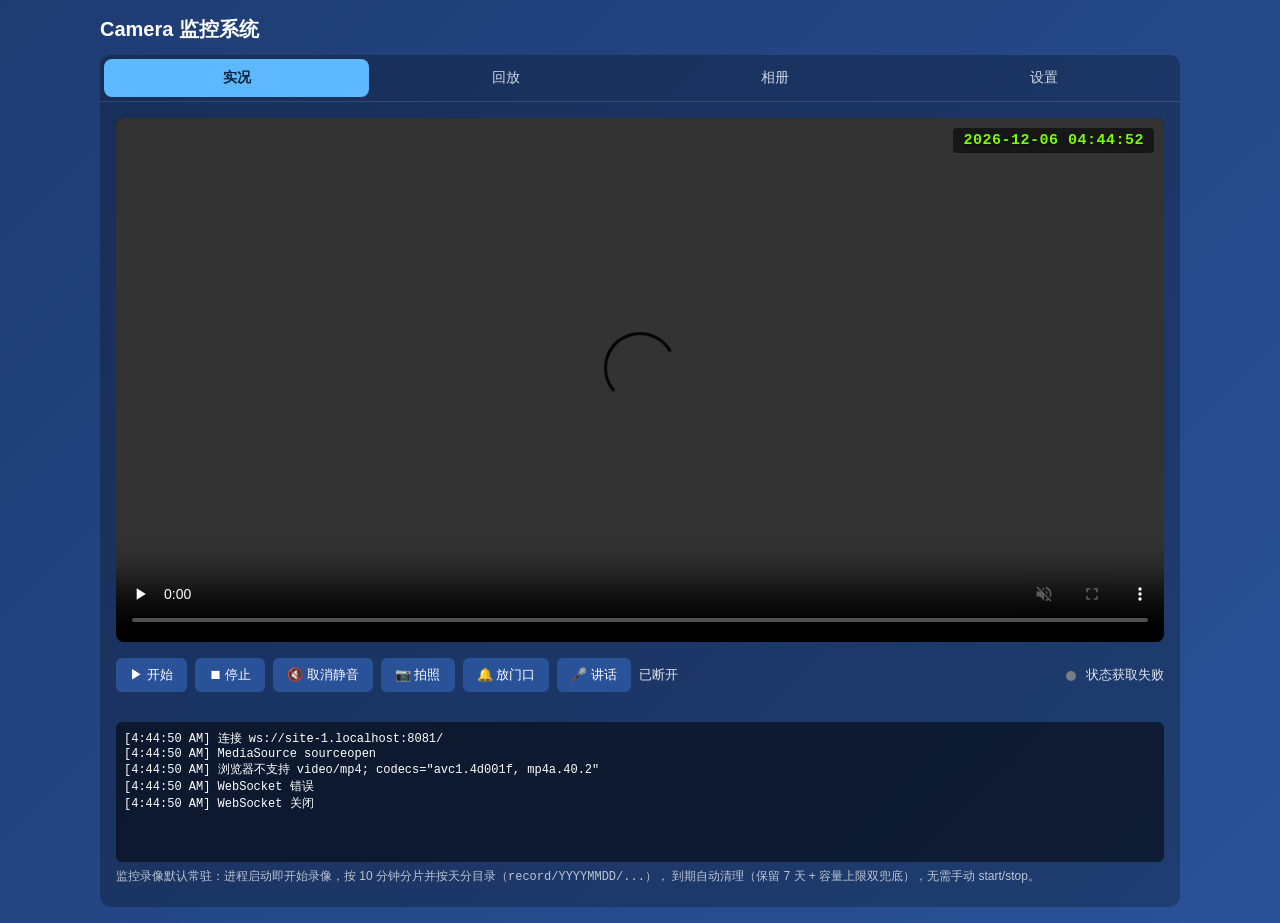
==== commit 00ffe59d: "feat(camera): add IPv6 address MQTT reporting feature 1. 新增手写极简MQTT 3.1.1 QoS0客户端，无第三方依赖 2. 新增mqttRe" ====
--- a/examples/camera/web/index.html
+++ b/examples/camera/web/index.html
@@ -408,6 +408,63 @@
                 <div class="cfg-row">
                     <label><input type="checkbox" id="cfg_osd_show_ai_box"> 显示 AI 检测框</label>
                     <span class="hint-inline">仅在 AI 检测开启时生效</span>
+                </div>
+            </fieldset>
+
+            <fieldset class="cfg-section">
+                <legend>MQTT IPv6 上报（公网 IPv6 变化时推送）</legend>
+                <div class="cfg-row">
+                    <label><input type="checkbox" id="cfg_mqtt_enabled"> 启用 IPv6 地址 MQTT 上报</label>
+                </div>
+                <div class="cfg-row">
+                    <label>Broker 地址
+                        <input type="text" id="cfg_mqtt_broker_host" placeholder="broker.emqx.io">
+                    </label>
+                    <span class="hint-inline">域名 / IPv4 / IPv6 均可</span>
+                </div>
+                <div class="cfg-row">
+                    <label>Broker 端口
+                        <input type="number" id="cfg_mqtt_broker_port" step="1" min="1" max="65535">
+                    </label>
+                    <span class="hint-inline">明文 MQTT 通常 1883</span>
+                </div>
+                <div class="cfg-row">
+                    <label>发布主题
+                        <input type="text" id="cfg_mqtt_topic" placeholder="cam/ipv6">
+                    </label>
+                    <span class="hint-inline">payload 为纯 IPv6 字符串</span>
+                </div>
+                <div class="cfg-row">
+                    <label>Client ID
+                        <input type="text" id="cfg_mqtt_client_id" placeholder="v831cam">
+                    </label>
+                    <span class="hint-inline">同 broker 下多设备需区分</span>
+                </div>
+                <div class="cfg-row">
+                    <label>轮询周期(秒)
+                        <input type="number" id="cfg_mqtt_poll_sec" step="1" min="2" max="3600">
+                    </label>
+                    <span class="hint-inline">检测网卡 IPv6 变化的间隔；默认 10</span>
+                </div>
+                <div class="cfg-row">
+                    <label>监测网卡
+                        <input type="text" id="cfg_mqtt_iface" placeholder="wlan0">
+                    </label>
+                    <span class="hint-inline">取该网卡的全局 IPv6（排除 fe80:: / ::1）</span>
+                </div>
+                <div class="cfg-row">
+                    <label>保活重报周期(秒)
+                        <input type="number" id="cfg_mqtt_report_interval_s" step="60" min="0" max="86400">
+                    </label>
+                    <span class="hint-inline">地址没变也每隔此秒数重报一次（心跳）；默认 3600=1小时；0=关闭仅变化时报</span>
+                </div>
+                <div class="cfg-row">
+                    <label><input type="checkbox" id="cfg_mqtt_retain"> 保留消息(retain)</label>
+                    <span class="hint-inline">开启后新订阅者一连上即收到最后上报的地址；推荐开启</span>
+                </div>
+                <div class="hint">
+                    常驻后台线程按需短连接：仅当网卡全局 IPv6 相较上次变化时才连 broker 发布一次，
+                    publish 完立即断开；地址不变时零网络开销。关闭时线程只空转。
                 </div>
             </fieldset>
 
@@ -2473,7 +2530,10 @@
         'cfg_vmd_min_interval_s', 'cfg_vmd_check_fps',
         'cfg_record_segment_s', 'cfg_record_retain_days', 'cfg_record_max_gb',
         'cfg_album_max_photos', 'cfg_photo_jpeg_qual', 'cfg_mic_filter_mode',
-        'cfg_osd_show_ip', 'cfg_osd_show_time', 'cfg_osd_show_ai_box'
+        'cfg_osd_show_ip', 'cfg_osd_show_time', 'cfg_osd_show_ai_box',
+        'cfg_mqtt_enabled', 'cfg_mqtt_broker_host', 'cfg_mqtt_broker_port',
+        'cfg_mqtt_topic', 'cfg_mqtt_client_id', 'cfg_mqtt_poll_sec', 'cfg_mqtt_iface',
+        'cfg_mqtt_report_interval_s', 'cfg_mqtt_retain'
     ];
     const cfgStat = () => document.getElementById('cfgStat');
 
@@ -2506,6 +2566,15 @@
         cfgEl.cfg_osd_show_ip.checked        = !!c.osd_show_ip;
         cfgEl.cfg_osd_show_time.checked      = !!c.osd_show_time;
         cfgEl.cfg_osd_show_ai_box.checked    = (c.osd_show_ai_box !== undefined) ? !!c.osd_show_ai_box : true;
+        cfgEl.cfg_mqtt_enabled.checked       = !!c.mqtt_enabled;
+        cfgEl.cfg_mqtt_broker_host.value     = (c.mqtt_broker_host !== undefined) ? c.mqtt_broker_host : 'broker.emqx.io';
+        cfgEl.cfg_mqtt_broker_port.value     = (c.mqtt_broker_port !== undefined) ? c.mqtt_broker_port : 1883;
+        cfgEl.cfg_mqtt_topic.value           = (c.mqtt_topic       !== undefined) ? c.mqtt_topic       : 'cam/ipv6';
+        cfgEl.cfg_mqtt_client_id.value       = (c.mqtt_client_id   !== undefined) ? c.mqtt_client_id   : 'v831cam';
+        cfgEl.cfg_mqtt_poll_sec.value        = (c.mqtt_poll_sec    !== undefined) ? c.mqtt_poll_sec    : 10;
+        cfgEl.cfg_mqtt_iface.value           = (c.mqtt_iface       !== undefined) ? c.mqtt_iface       : 'wlan0';
+        cfgEl.cfg_mqtt_report_interval_s.value = (c.mqtt_report_interval_s !== undefined) ? c.mqtt_report_interval_s : 3600;
+        cfgEl.cfg_mqtt_retain.checked        = (c.mqtt_retain !== undefined) ? !!c.mqtt_retain : true;
     }
 
     async function loadConfig() {
@@ -2541,6 +2610,15 @@
             osd_show_ip:        cfgEl.cfg_osd_show_ip.checked,
             osd_show_time:      cfgEl.cfg_osd_show_time.checked,
             osd_show_ai_box:    cfgEl.cfg_osd_show_ai_box.checked,
+            mqtt_enabled:       cfgEl.cfg_mqtt_enabled.checked,
+            mqtt_broker_host:   cfgEl.cfg_mqtt_broker_host.value.trim(),
+            mqtt_broker_port:   parseInt(cfgEl.cfg_mqtt_broker_port.value, 10),
+            mqtt_topic:         cfgEl.cfg_mqtt_topic.value.trim(),
+            mqtt_client_id:     cfgEl.cfg_mqtt_client_id.value.trim(),
+            mqtt_poll_sec:      parseInt(cfgEl.cfg_mqtt_poll_sec.value, 10),
+            mqtt_iface:         cfgEl.cfg_mqtt_iface.value.trim(),
+            mqtt_report_interval_s: parseInt(cfgEl.cfg_mqtt_report_interval_s.value, 10),
+            mqtt_retain:        cfgEl.cfg_mqtt_retain.checked,
         };
         cfgStat().textContent = '保存中…';
         const r = await api('POST', '/api/config', payload);
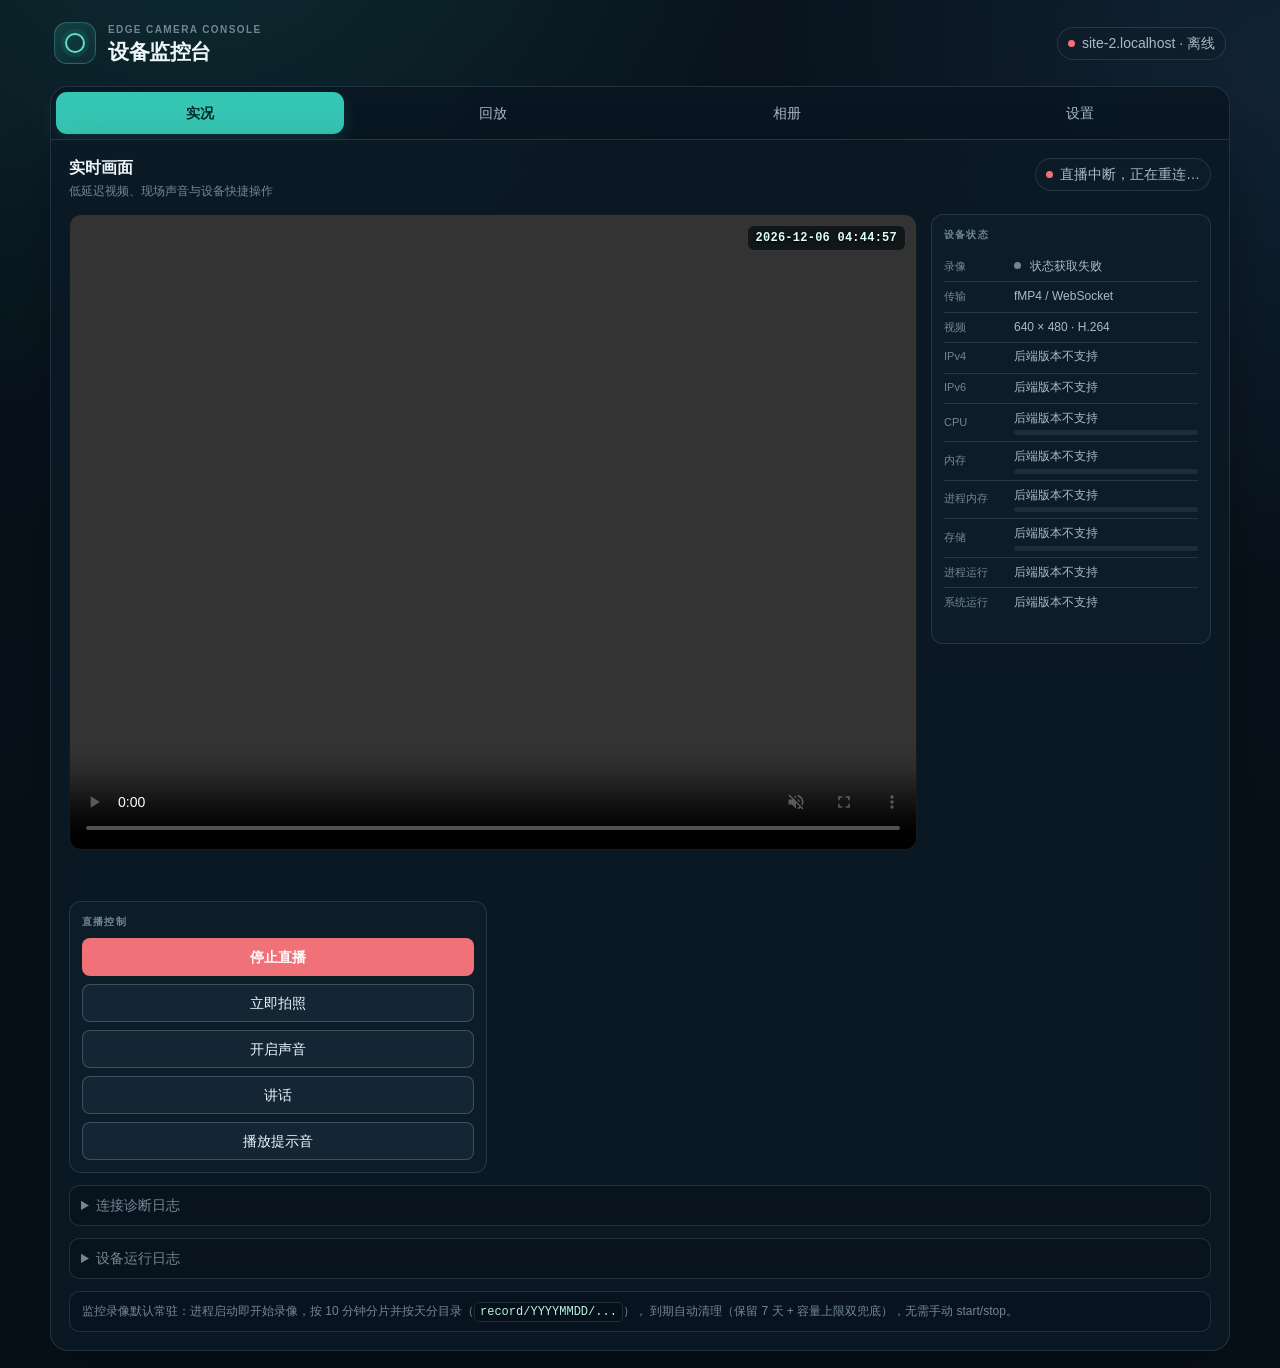
==== commit d1abc6d7: "feat: 新增补光灯、日志广播、系统信息等模块，优化编码与同步逻辑 - 新增外接补光灯控制器，支持时段常亮/声控触发 - 新增日志广播器，将日志实时推送给Web客户端 - 新增系统信息采集模块，提供" ====
--- a/examples/camera/web/index.html
+++ b/examples/camera/web/index.html
@@ -3,282 +3,266 @@
 <head>
     <meta charset="UTF-8">
     <meta name="viewport" content="width=device-width, initial-scale=1.0">
-    <title>Camera 监控系统</title>
-    <link rel="icon" href="/favicon.ico?v=20260525" sizes="any">
-    <style>
-        :root {
-            --bg-grad-1:#1e3c72; --bg-grad-2:#2a5298;
-            --panel-bg: rgba(0,0,0,.25);
-            --panel-bg-2: rgba(0,0,0,.35);
-            --line: #ffffff20;
-            --accent: #5db8ff;
-            --accent-hover: #8ad0ff;
-        }
-        * { box-sizing: border-box; }
-        body { font-family: -apple-system, BlinkMacSystemFont, "PingFang SC", sans-serif;
-               background: linear-gradient(135deg, var(--bg-grad-1), var(--bg-grad-2));
-               color:#fff; margin:0; padding:16px; min-height:100vh; }
-        h1   { margin: 0 0 12px; font-size:20px; }
-        .wrap{ max-width: 1080px; margin: 0 auto; }
-
-        /* Tabs */
-        .tabs { display:flex; gap:4px; padding:4px; background:var(--panel-bg);
-                border-radius:10px 10px 0 0; border-bottom: 1px solid var(--line); }
-        .tab  { flex:1; padding:10px 16px; text-align:center; cursor:pointer;
-                background: transparent; color:#cfd8e6; border:0; border-radius:8px;
-                font-size:14px; transition: all .15s; }
-        .tab:hover { color:#fff; background: rgba(255,255,255,.06); }
-        .tab.active { background: var(--accent); color:#0b2237; font-weight:600; }
-
-        /* ===== 设置 Tab ===== */
-        .cfg-section { border:1px solid #2a3a55; border-radius:8px;
-                       padding:10px 14px 14px; margin-bottom:14px;
-                       background:rgba(255,255,255,.02); }
-        .cfg-section legend { padding:0 6px; color:var(--accent); font-weight:600; }
-        .cfg-row { display:flex; align-items:center; gap:10px; margin:8px 0; flex-wrap:wrap; }
-        .cfg-row label { display:flex; align-items:center; gap:6px; min-width:200px; }
-        .cfg-row input[type="number"], .cfg-row select { width:120px; padding:4px 8px;
-                                                         background:#1c2740; color:#fff;
-                                                         border:1px solid #2c3c5b; border-radius:4px; }
-        .cfg-row select { width:240px; }
-        .cfg-row input[type="checkbox"] { width:16px; height:16px; }
-        .hint-inline { color:#8aa1bf; font-size:12px; }
-        .panes { background: var(--panel-bg); border-radius:0 0 12px 12px;
-                 padding:16px; min-height: 420px; }
-        .pane { display:none; }
-        .pane.active { display:block; }
-
-        /* common */
-        video{ width:100%; background:#000; border-radius:8px; }
-
-        /* 实况画面叠加层：把 <video> 包进相对定位容器，右上角浮一个本地实时
-           时钟（秒级，格式同开发板烧录）。开发板把"采集时刻"烧进画面左下角，
-           两者之差≈端到端直播延迟，可肉眼逐位比对。 */
-        .live-stage { position: relative; }
-        #liveClock  { position: absolute; right: 10px; top: 10px;
-                      padding: 4px 10px; background: rgba(0,0,0,.55);
-                      color: #7CFC00; font-family: ui-monospace, Menlo, Consolas, monospace;
-                      font-variant-numeric: tabular-nums; font-size: 15px; font-weight: 600;
-                      letter-spacing: .5px;
-                      border-radius: 4px; pointer-events: none;
-                      text-shadow: 0 1px 2px rgba(0,0,0,.6); }
-        button, select, input[type="date"] {
-            background:#2a5298; color:#fff; border:0; padding:8px 14px;
-            border-radius:6px; cursor:pointer; font-size:13px;
-        }
-        button:hover{ background:#3a6dc8; }
-        button:disabled { opacity:.5; cursor: not-allowed; }
-        #btnTalk.on { background:#e23; box-shadow:0 0 8px #e23;
-                      animation: blink 1s infinite; }
-        select, input[type="date"] {
-            background:#16335c; padding:8px 10px; border:1px solid #3a6dc8;
-        }
-        .row { display:flex; gap:8px; flex-wrap:wrap; align-items:center; }
-        .stat { font-size: 13px; opacity: .85; }
-        .muted{ opacity:.6; }
-        .hint { font-size:12px; opacity:.7; padding:6px 0; }
-
-        /* live tab */
-        #log { margin-top:12px; height:140px; overflow:auto; background:#0008;
-               padding:8px; border-radius:6px; font-family: monospace; font-size: 12px; }
-        .rec-dot { display:inline-block; width:10px; height:10px; border-radius:50%;
-                   background:#888; vertical-align:middle; margin-right:6px; }
-        .rec-dot.on { background:#e23; box-shadow:0 0 8px #e23;
-                      animation: blink 1s infinite; }
-        @keyframes blink { 50% { opacity: .25; } }
-
-        /* playback tab */
-        .pb-toolbar { display:flex; gap:10px; flex-wrap:wrap; align-items:center;
-                      padding:8px 0 12px; }
-        /* 给 video 显式锁定宽高，避免切换 src 时（loadstart 阶段）控件因
-           intrinsic size 变 0 而瞬间塌缩 → 撑大，造成跳转视觉抖动。
-           background:#000 让"还没首帧"的几十毫秒里也是黑底而不是白闪。 */
-        #pbVideo  { width: 100%; height: 420px; max-height: 60vh;
-                    object-fit: contain; background: #000;
-                    display: block; }
-        /* 自定义时间叠加层（Q1）：覆盖在 <video> 左上角，显示
-           "片段开始日期 + currentTime" 拼出的绝对时刻；比浏览器原生
-           "28:10 / 30:01" 这种相对时长更直观。
-           - position: absolute 相对外层 .pb-stage 定位
-           - pointer-events: none 让鼠标事件穿透到下面的 <video> 控件
-           - tabular-nums 让数字等宽避免抖动 */
-        .pb-stage { position: relative; }
-        #pbClock  { position: absolute; left: 10px; top: 10px;
-                    padding: 4px 10px; background: rgba(0,0,0,.55);
-                    color: #fff; font-family: ui-monospace, Menlo, Consolas, monospace;
-                    font-variant-numeric: tabular-nums; font-size: 13px;
-                    border-radius: 4px; pointer-events: none;
-                    text-shadow: 0 1px 2px rgba(0,0,0,.6);
-                    display: none; }
-        #pbInfo   { font-size: 13px; opacity:.85; padding-top:6px; }
-
-        /* 24h 时间轴 */
-        .timeline-wrap { margin-top:12px; user-select:none; }
-        #timeline { width:100%; height:56px; background:#0a1830; border-radius:6px;
-                    display:block; cursor: crosshair; }
-        .tl-tip { position:absolute; padding:4px 8px; background:#000c; color:#fff;
-                  border-radius:4px; font-size:12px; pointer-events:none;
-                  transform: translate(-50%, -120%); white-space:nowrap; }
-
-        #segList  { margin-top:10px; max-height: 200px; overflow:auto;
-                    background:#0008; border-radius:6px; padding:6px; font-size:13px; }
-        #segList .it { display:flex; gap:8px; align-items:center; padding:6px;
-                       border-bottom:1px solid var(--line); cursor:pointer; }
-        #segList .it:last-child { border-bottom:0; }
-        #segList .it:hover { background:#ffffff10; }
-        #segList .it.on   { background: var(--accent); color:#0b2237; font-weight:600; }
-        #segList .hms { font-family: monospace; min-width: 80px; }
-        #segList .sz  { opacity:.7; font-size:12px; min-width: 80px; text-align:right; }
-        #segList .nm  { flex:1; opacity:.7; font-family: monospace; word-break:break-all; }
-        #segList .it.on .sz, #segList .it.on .nm { opacity: 1; }
-        /* 分片行右侧的下载按钮：纯前端 a[download]，与播放区分开
-           click 事件在 JS 里 stopPropagation，避免触发整行的"播放"逻辑 */
-        #segList .dl { width: 28px; height: 24px; border-radius: 4px;
-                       display:inline-flex; align-items:center; justify-content:center;
-                       background: #ffffff15; color:#fff; font-size:14px;
-                       text-decoration:none; cursor:pointer; }
-        #segList .dl:hover { background: var(--accent); color:#0b2237; }
-        #segList .it.on .dl { background:#0b2237; color:#fff; }
-        #segList .it.on .dl:hover { background:#000; color:#fff; }
-
-        /* album tab */
-        .album-toolbar { display:flex; gap:8px; flex-wrap:wrap; align-items:center;
-                         padding:4px 0 12px; }
-        #albumGrid { display:grid; grid-template-columns: repeat(auto-fill,minmax(160px,1fr));
-                     gap:10px; margin-top:8px; }
-        .ph { position:relative; background:#0008; border-radius:6px; overflow:hidden;
-              cursor:pointer; aspect-ratio: 4/3; }
-        .ph img { width:100%; height:100%; object-fit: cover; display:block; }
-        .ph .meta{ position:absolute; left:0; right:0; bottom:0;
-                   background: linear-gradient(transparent, rgba(0,0,0,.7));
-                   color:#fff; font-size:11px; padding:14px 6px 4px;
-                   font-family: monospace; }
-        .ph .chk { position:absolute; top:6px; left:6px; width:18px; height:18px;
-                   border-radius:4px; background:#0008; border:1.5px solid #fff;
-                   display:flex; align-items:center; justify-content:center;
-                   color:#fff; font-size:14px; line-height:1; }
-        .ph.sel { outline: 3px solid var(--accent); }
-        .ph.sel .chk { background: var(--accent); border-color:var(--accent); color:#0b2237; }
-        .ph .chk:before { content:""; }
-        .ph.sel .chk:before { content:"✓"; }
-        #lightbox { position:fixed; inset:0; background:#000d; display:none;
-                    align-items:center; justify-content:center; z-index:100; cursor: zoom-out; }
-        #lightbox img { max-width:92vw; max-height:92vh; border-radius:6px; }
-        /* lightbox 右下角的下载按钮：与背景关闭区分开，stopPropagation */
-        #lbDownload { position: fixed; right: 24px; bottom: 24px; z-index: 101;
-                      padding: 10px 16px; background: var(--accent); color:#0b2237;
-                      border-radius: 6px; font-size: 14px; font-weight: 600;
-                      text-decoration:none; cursor:pointer; box-shadow: 0 2px 6px #0008; }
-        #lbDownload:hover { background:#fff; }
-
-        /* album tab placeholder */
-        .placeholder { padding:40px 20px; text-align:center; opacity:.7; font-size:14px; }
-    </style>
+    <title>设备监控台</title>
+    <link rel="icon" type="image/svg+xml" href="/favicon.svg?v=20260718">
+    <link rel="alternate icon" href="/favicon.ico?v=20260718" sizes="16x16 32x32 48x48">
+    <link rel="stylesheet" href="style.css?v=20260716">
 </head>
 <body>
 <div class="wrap">
-    <h1>Camera 监控系统</h1>
-
-    <div class="tabs" id="tabs">
-        <button class="tab active" data-tab="live">实况</button>
-        <button class="tab"        data-tab="playback">回放</button>
-        <button class="tab"        data-tab="album">相册</button>
-        <button class="tab"        data-tab="settings">设置</button>
-    </div>
-
-    <div class="panes">
+    <header class="app-header">
+        <div class="brand">
+            <div class="brand-mark" aria-hidden="true"></div>
+            <div>
+                <p class="eyebrow">Edge Camera Console</p>
+                <h1>设备监控台</h1>
+            </div>
+        </div>
+        <div id="deviceChip" class="device-chip" data-state="idle">连接设备中</div>
+    </header>
+
+    <nav class="tabs" id="tabs" role="tablist" aria-label="功能导航">
+        <button id="tab-live" class="tab active" data-tab="live" role="tab"
+                aria-selected="true" aria-controls="pane-live">实况</button>
+        <button id="tab-playback" class="tab" data-tab="playback" role="tab"
+                aria-selected="false" aria-controls="pane-playback">回放</button>
+        <button id="tab-album" class="tab" data-tab="album" role="tab"
+                aria-selected="false" aria-controls="pane-album">相册</button>
+        <button id="tab-settings" class="tab" data-tab="settings" role="tab"
+                aria-selected="false" aria-controls="pane-settings">设置</button>
+    </nav>
+
+    <main class="panes">
 
         <!-- ============ 实况 Tab ============ -->
-        <div class="pane active" id="pane-live">
-            <div class="live-stage">
-                <video id="v" autoplay muted playsinline controls></video>
-                <div id="liveClock">---------- --:--:--</div>
-            </div>
-            <div class="row" style="margin-top:12px;">
-                <button id="btnStart">▶ 开始</button>
-                <button id="btnStop">⏹ 停止</button>
-                <button id="btnUnmute">🔇 取消静音</button>
-                <button id="btnSnap">📷 拍照</button>
-                <button id="btnDoor" title="让开发板播放“放门口”提示音">🔔 放门口</button>
-                <button id="btnTalk" style="display:none;">🎤 讲话</button>
-                <span class="stat" id="stat">未连接</span>
-                <span style="flex:1"></span>
-                <span class="stat">
-                    <span id="recDot" class="rec-dot"></span>
-                    <span id="recStat">监控录像状态查询中…</span>
-                </span>
-            </div>
-            <div id="snapTip" class="hint" style="min-height:18px;"></div>
-            <div id="log"></div>
-            <div class="hint">
+        <section class="pane active" id="pane-live" role="tabpanel" aria-labelledby="tab-live">
+            <div class="pane-header">
+                <div>
+                    <h2 class="pane-title">实时画面</h2>
+                    <p class="pane-subtitle">低延迟视频、现场声音与设备快捷操作</p>
+                </div>
+                <span class="status-chip" id="stat" data-state="idle">未连接</span>
+            </div>
+            <div class="live-layout">
+                <div class="live-main">
+                    <div class="live-stage">
+                        <video id="v" autoplay muted controls playsinline webkit-playsinline
+                               disableRemotePlayback x-webkit-airplay="deny" preload="auto"></video>
+                        <div class="stage-topline">
+                            <span></span>
+                            <div id="liveClock">---------- --:--:--</div>
+                        </div>
+                    </div>
+                    <div id="snapTip" aria-live="polite"></div>
+                    <div class="live-controls">
+                        <div class="card action-card">
+                            <p class="card-label">直播控制</p>
+                            <div class="live-actions">
+                                <button id="btnLive" class="btn-toggle-live">开始直播</button>
+                                <button id="btnSnap">立即拍照</button>
+                                <button id="btnUnmute">开启声音</button>
+                                <button id="btnTalk" hidden>讲话</button>
+                                <button id="btnDoor" title="让设备播放“放门口”提示音">播放提示音</button>
+                            </div>
+                        </div>
+                        <div class="card action-card" id="deviceActionCard">
+                            <p class="card-label">设备动作</p>
+                            <p class="card-hint">点击按钮让设备向对应 URL 发起 POST（如开门 / 开灯 / 关灯）。仅支持 http:// 局域网地址。</p>
+                            <div id="actionBtns" class="action-btn-grid">
+                                <span id="actionEmpty" class="action-empty">暂无动作，请在下方添加</span>
+                            </div>
+                            <div id="actionTip" class="action-tip" aria-live="polite"></div>
+                            <details class="action-manage">
+                                <summary>管理动作</summary>
+                                <div class="action-add-form">
+                                    <input id="actionName" type="text" maxlength="32"
+                                           placeholder="按钮名（如：开门）" autocomplete="off">
+                                    <input id="actionUrl" type="url" maxlength="512"
+                                           placeholder="http://192.168.1.50/open" autocomplete="off"
+                                           inputmode="url">
+                                    <div class="action-form-btns">
+                                        <button id="actionAdd" class="btn-primary">添加</button>
+                                        <button id="actionCancel" class="btn-quiet" hidden>取消</button>
+                                    </div>
+                                </div>
+                                <ul id="actionList" class="action-list"></ul>
+                            </details>
+                        </div>
+                    </div>
+                </div>
+                <aside class="live-side" aria-label="设备状态">
+                    <div class="card status-card">
+                        <p class="card-label">设备状态</p>
+                        <dl class="status-list">
+                            <div class="status-row">
+                                <dt>录像</dt>
+                                <dd>
+                                    <span id="recDot" class="rec-dot"></span>
+                                    <span id="recStat">查询中</span>
+                                </dd>
+                            </div>
+                            <div class="status-row">
+                                <dt>传输</dt>
+                                <dd>fMP4 / WebSocket</dd>
+                            </div>
+                            <div class="status-row">
+                                <dt>视频</dt>
+                                <dd>640 × 480 · H.264</dd>
+                            </div>
+                            <div class="status-row">
+                                <dt>IPv4</dt>
+                                <dd class="net-addr" id="netIpv4">查询中</dd>
+                            </div>
+                            <div class="status-row">
+                                <dt>IPv6</dt>
+                                <dd class="net-addr" id="netIpv6">查询中</dd>
+                            </div>
+                            <div class="status-row metered">
+                                <dt>CPU</dt>
+                                <dd>
+                                    <span id="sysCpu">查询中</span>
+                                    <span class="meter"><i id="sysCpuBar"></i></span>
+                                </dd>
+                            </div>
+                            <div class="status-row metered">
+                                <dt>内存</dt>
+                                <dd>
+                                    <span id="sysMem">查询中</span>
+                                    <span class="meter"><i id="sysMemBar"></i></span>
+                                </dd>
+                            </div>
+                            <div class="status-row metered">
+                                <dt>进程内存</dt>
+                                <dd>
+                                    <span id="sysProc">查询中</span>
+                                    <span class="meter"><i id="sysProcBar"></i></span>
+                                </dd>
+                            </div>
+                            <div class="status-row metered">
+                                <dt>存储</dt>
+                                <dd>
+                                    <span id="sysDisk">查询中</span>
+                                    <span class="meter"><i id="sysDiskBar"></i></span>
+                                </dd>
+                            </div>
+                            <div class="status-row">
+                                <dt>进程运行</dt>
+                                <dd id="sysProcUptime">查询中</dd>
+                            </div>
+                            <div class="status-row">
+                                <dt>系统运行</dt>
+                                <dd id="sysUptime">查询中</dd>
+                            </div>
+                        </dl>
+                    </div>
+                </aside>
+            </div>
+            <details class="diagnostics">
+                <summary>连接诊断日志</summary>
+                <div id="log"></div>
+            </details>
+            <details class="diagnostics" id="deviceLogBox">
+                <summary>设备运行日志<span class="dev-log-state" id="devLogState"></span></summary>
+                <div id="devLog"></div>
+            </details>
+            <div class="hint-box">
                 监控录像默认常驻：进程启动即开始录像，按 10 分钟分片并按天分目录（<code>record/YYYYMMDD/...</code>），
                 到期自动清理（保留 7 天 + 容量上限双兜底），无需手动 start/stop。
             </div>
-        </div>
+        </section>
 
         <!-- ============ 回放 Tab ============ -->
-        <div class="pane" id="pane-playback">
-            <div class="pb-toolbar">
-                <span>日期：</span>
-                <select id="pbDate"><option>加载中…</option></select>
-                <button id="pbRefresh">刷新</button>
-                <span class="stat" id="pbCount"></span>
-                <span style="flex:1"></span>
-                <span>倍速：</span>
-                <select id="pbSpeed" title="回放倍速；>2x 自动静音，避免高速音频失真">
-                    <option value="1">1x</option>
-                    <option value="2">2x</option>
-                    <option value="4">4x</option>
-                    <option value="8">8x</option>
-                    <option value="16">16x</option>
-                </select>
-                <button id="pbPrev"  title="上一片">⟵ 上一片</button>
-                <button id="pbNext"  title="下一片">下一片 ⟶</button>
+        <section class="pane" id="pane-playback" role="tabpanel" aria-labelledby="tab-playback" hidden>
+            <div class="pane-header">
+                <div>
+                    <h2 class="pane-title">录像回放</h2>
+                    <p class="pane-subtitle">按日期和时间轴快速定位设备录像</p>
+                </div>
+                <span class="status-chip" id="pbCount" data-state="idle">等待加载</span>
+            </div>
+            <div class="toolbar pb-toolbar">
+                <div class="toolbar-group">
+                    <span class="toolbar-label">日期</span>
+                    <select id="pbDate" aria-label="录像日期"><option>加载中…</option></select>
+                    <button id="pbRefresh" class="btn-quiet">刷新</button>
+                </div>
+                <div class="toolbar-group">
+                    <span class="toolbar-label">倍速</span>
+                    <select id="pbSpeed" aria-label="回放倍速" title="回放倍速；>2x 自动静音，避免高速音频失真">
+                        <option value="1">1x</option>
+                        <option value="2">2x</option>
+                        <option value="4">4x</option>
+                        <option value="8">8x</option>
+                        <option value="16">16x</option>
+                    </select>
+                    <button id="pbPrev" title="上一片">上一片</button>
+                    <button id="pbNext" title="下一片">下一片</button>
+                </div>
             </div>
             <div class="pb-stage">
-                <video id="pbVideo" controls playsinline></video>
+                <video id="pbVideo" controls playsinline webkit-playsinline
+                       disableRemotePlayback x-webkit-airplay="deny" preload="metadata"></video>
                 <div id="pbClock"></div>
             </div>
             <div id="pbInfo" class="muted">请选择日期与分片开始回放</div>
-            <div class="timeline-wrap" style="position:relative;">
+            <div class="timeline-wrap">
                 <canvas id="timeline" width="1080" height="56"></canvas>
-                <div id="tlTip" class="tl-tip" style="display:none;"></div>
-            </div>
-            <div id="segList"><div class="muted" style="padding:6px">暂无</div></div>
-            <div class="hint">
+                <div id="tlTip" class="tl-tip" hidden></div>
+            </div>
+            <div id="segList"><div class="placeholder">暂无录像</div></div>
+            <div class="hint-box">
                 时间轴：横轴为 0:00 ～ 24:00，蓝色色块表示已录像时段，红线为当前播放位置；点击任意位置即可定位。
                 分片切换会重新加载播放器（约 0.5 秒黑屏），当前片快结束会预拉下一片。
             </div>
-        </div>
+        </section>
 
         <!-- ============ 相册 Tab ============ -->
-        <div class="pane" id="pane-album">
-            <div class="album-toolbar">
-                <button id="abRefresh">刷新</button>
-                <button id="abSelAll">全选</button>
-                <button id="abSelNone">取消选择</button>
-                <button id="abDownload">下载所选</button>
-                <button id="abDelete" style="background:#a33;">删除选中</button>
-                <span class="stat" id="abStat">加载中…</span>
+        <section class="pane" id="pane-album" role="tabpanel" aria-labelledby="tab-album" hidden>
+            <div class="pane-header">
+                <div>
+                    <h2 class="pane-title">设备相册</h2>
+                    <p class="pane-subtitle">管理手动抓拍、AI 和移动侦测照片</p>
+                </div>
+                <span class="status-chip" id="abStat" data-state="idle">等待加载</span>
+            </div>
+            <div class="toolbar album-toolbar">
+                <div class="toolbar-group">
+                    <button id="abRefresh" class="btn-quiet">刷新</button>
+                    <button id="abSelAll">全选</button>
+                    <button id="abSelNone">取消选择</button>
+                </div>
+                <div class="toolbar-group">
+                    <button id="abDownload">下载所选</button>
+                    <button id="abDelete" class="btn-danger">删除选中</button>
+                </div>
             </div>
             <div id="albumGrid"></div>
-            <div id="albumEmpty" class="placeholder" style="display:none;">
-                还没有照片，去「实况」Tab 点击 📷 拍照按钮试试
-            </div>
-        </div>
+            <div id="albumEmpty" class="placeholder" hidden>
+                还没有照片，可在「实况」中执行拍照
+            </div>
+        </section>
 
         <!-- ============ 设置 Tab ============ -->
-        <div class="pane" id="pane-settings">
-            <div class="row" style="margin-bottom:8px;">
-                <button id="cfgReload">重新加载</button>
-                <button id="cfgSave">保存</button>
-                <span class="stat" id="cfgStat">未加载</span>
-            </div>
-
+        <section class="pane" id="pane-settings" role="tabpanel" aria-labelledby="tab-settings" hidden>
+            <div class="pane-header">
+                <div>
+                    <h2 class="pane-title">设备设置</h2>
+                    <p class="pane-subtitle">配置检测、录像、相册、音频与网络行为</p>
+                </div>
+            </div>
+            <div class="cfg-actions">
+                <span class="status-chip" id="cfgStat" data-state="idle">未加载</span>
+                <div class="row">
+                    <button id="cfgReload" class="btn-quiet">重新加载</button>
+                    <button id="cfgSave" class="btn-primary">保存设置</button>
+                </div>
+            </div>
+
+            <div class="settings-grid">
             <fieldset class="cfg-section">
                 <legend>AI 人形识别（自动拍照）</legend>
                 <div class="cfg-row">
-                    <label><input type="checkbox" id="cfg_ai_enabled"> 启用人形识别 → 自动拍照</label>
+                    <label class="toggle-label"><input type="checkbox" id="cfg_ai_enabled"> 启用人形识别 → 自动拍照</label>
                 </div>
                 <div class="cfg-row">
                     <label>置信度阈值
@@ -308,7 +292,7 @@
             <fieldset class="cfg-section">
                 <legend>移动侦测 VMD（与 AI 平行；纯 CPU 帧差）</legend>
                 <div class="cfg-row">
-                    <label><input type="checkbox" id="cfg_vmd_enabled"> 启用移动侦测 → 自动拍照</label>
+                    <label class="toggle-label"><input type="checkbox" id="cfg_vmd_enabled"> 启用移动侦测 → 自动拍照</label>
                 </div>
                 <div class="cfg-row">
                     <label>像素差阈值
@@ -400,21 +384,73 @@
             <fieldset class="cfg-section">
                 <legend>OSD（视频上叠加文字）</legend>
                 <div class="cfg-row">
-                    <label><input type="checkbox" id="cfg_osd_show_ip"> 显示 IP 地址</label>
-                </div>
-                <div class="cfg-row">
-                    <label><input type="checkbox" id="cfg_osd_show_time"> 显示日期时间</label>
-                </div>
-                <div class="cfg-row">
-                    <label><input type="checkbox" id="cfg_osd_show_ai_box"> 显示 AI 检测框</label>
+                    <label class="toggle-label"><input type="checkbox" id="cfg_osd_show_ip"> 显示 IP 地址</label>
+                </div>
+                <div class="cfg-row">
+                    <label class="toggle-label"><input type="checkbox" id="cfg_osd_show_time"> 显示日期时间</label>
+                </div>
+                <div class="cfg-row">
+                    <label class="toggle-label"><input type="checkbox" id="cfg_osd_show_ai_box"> 显示 AI 检测框</label>
                     <span class="hint-inline">仅在 AI 检测开启时生效</span>
                 </div>
             </fieldset>
 
             <fieldset class="cfg-section">
+                <legend>补光灯（外接 LED，GPIO 控制）</legend>
+                <div class="cfg-row">
+                    <label class="toggle-label"><input type="checkbox" id="cfg_light_enabled"> 启用补光灯</label>
+                    <span class="hint-inline">关闭时确保灯灭</span>
+                </div>
+                <div class="cfg-row">
+                    <label>工作模式
+                        <select id="cfg_light_mode">
+                            <option value="0">时段内常亮</option>
+                            <option value="1">时段内声控触发</option>
+                        </select>
+                    </label>
+                    <span class="hint-inline">声控：时段内有声音才亮，持续一段时间</span>
+                </div>
+                <div class="cfg-row">
+                    <label>点亮起始(时)
+                        <input type="number" id="cfg_light_start_hour" step="1" min="0" max="23">
+                    </label>
+                    <label>结束(时)
+                        <input type="number" id="cfg_light_end_hour" step="1" min="0" max="23">
+                    </label>
+                    <span class="hint-inline">0~23；支持跨零点（如 18→6 表示傍晚到清晨）；起=止表示全天</span>
+                </div>
+                <div class="cfg-row">
+                    <label>声控响度阈值
+                        <input type="number" id="cfg_light_sound_thresh" step="1" min="0" max="100">
+                    </label>
+                    <span class="hint-inline">0~100；响度再放大 5 倍（当前 7 对应新 35），可按 1 精细调整</span>
+                </div>
+                <div class="cfg-row">
+                    <label>触发持续(秒)
+                        <input type="number" id="cfg_light_hold_s" step="1" min="1" max="3600">
+                    </label>
+                    <span class="hint-inline">声控触发后持续点亮的时长；期间再有声音会续期</span>
+                </div>
+                <div class="cfg-row">
+                    <label>控制 GPIO 号
+                        <input type="number" id="cfg_light_gpio" step="1" min="0" max="287">
+                    </label>
+                    <span class="hint-inline">PH13=237（默认，推荐）；PH14=238 与板载 State LED 共用</span>
+                </div>
+                <div class="cfg-row">
+                    <label class="toggle-label"><input type="checkbox" id="cfg_light_active_low"> 低电平点亮</label>
+                    <span class="hint-inline">默认高电平点亮；灯板逻辑相反时勾选</span>
+                </div>
+                <div class="hint">
+                    GPIO 仅输出 3.3V 控制信号到灯板 DO，灯板需另接 5V 供电并与开发板共地。
+                    时段按北京时间（UTC+8）判定；声控响度取自麦克风采集，无需额外接线。
+                </div>
+            </fieldset>
+
+            <fieldset class="cfg-section wide">
                 <legend>MQTT IPv6 上报（公网 IPv6 变化时推送）</legend>
                 <div class="cfg-row">
-                    <label><input type="checkbox" id="cfg_mqtt_enabled"> 启用 IPv6 地址 MQTT 上报</label>
+                    <label class="toggle-label"><input type="checkbox" id="cfg_mqtt_enabled"> 启用 IPv6 地址 MQTT 上报</label>
                 </div>
                 <div class="cfg-row">
                     <label>Broker 地址
@@ -459,7 +495,7 @@
                     <span class="hint-inline">地址没变也每隔此秒数重报一次（心跳）；默认 3600=1小时；0=关闭仅变化时报</span>
                 </div>
                 <div class="cfg-row">
-                    <label><input type="checkbox" id="cfg_mqtt_retain"> 保留消息(retain)</label>
+                    <label class="toggle-label"><input type="checkbox" id="cfg_mqtt_retain"> 保留消息(retain)</label>
                     <span class="hint-inline">开启后新订阅者一连上即收到最后上报的地址；推荐开启</span>
                 </div>
                 <div class="hint">
@@ -467,2171 +503,33 @@
                     publish 完立即断开；地址不变时零网络开销。关闭时线程只空转。
                 </div>
             </fieldset>
-
-            <div class="hint">
+            </div>
+
+            <div class="hint-box">
                 所有设置即时落盘到 <code>config.json</code>；其中 AI / 相册 / OSD 立即生效，
                 录像分片时长在下次切片时生效（10 分钟内）。
             </div>
+        </section>
+
+    </main>
+</div>
+<div id="lightbox" aria-hidden="true">
+    <button id="lbClose" class="btn-quiet lightbox-close" aria-label="关闭大图">关闭</button>
+    <img id="lbImg" src="" alt="">
+    <a id="lbDownload" class="button btn-primary" href="#" download>下载原图</a>
+</div>
+<div id="toastStack" class="toast-stack" aria-live="polite" aria-atomic="true"></div>
+<div id="confirmBackdrop" class="confirm-backdrop" aria-hidden="true">
+    <div class="confirm-box" role="dialog" aria-modal="true" aria-labelledby="confirmTitle">
+        <h2 id="confirmTitle">请确认操作</h2>
+        <p id="confirmMessage"></p>
+        <div class="confirm-actions">
+            <button id="confirmCancel" class="btn-quiet">取消</button>
+            <button id="confirmOk" class="btn-danger">确认</button>
         </div>
-
     </div>
 </div>
-<div id="lightbox"><img id="lbImg" src="" alt=""><a id="lbDownload" href="#" download>⬇️ 下载</a></div>
-
-<script>
-(() => {
-    // ============================================================
-    // Tab 切换
-    // ============================================================
-    const tabs  = document.getElementById('tabs');
-    const panes = {
-        live:     document.getElementById('pane-live'),
-        playback: document.getElementById('pane-playback'),
-        album:    document.getElementById('pane-album'),
-        settings: document.getElementById('pane-settings'),
-    };
-    let curTab = 'live';
-    tabs.addEventListener('click', (ev) => {
-        const t = ev.target.closest('.tab');
-        if (!t) return;
-        const name = t.getAttribute('data-tab');
-        if (name === curTab) return;
-        for (const el of tabs.querySelectorAll('.tab')) el.classList.toggle('active', el === t);
-        for (const k of Object.keys(panes)) panes[k].classList.toggle('active', k === name);
-        curTab = name;
-        if (name === 'playback' && !pbInited) initPlayback();
-        if (name === 'album'    && !albumInited) initAlbum();
-        if (name === 'album') refreshAlbum();
-        if (name === 'settings' && !cfgInited) initSettings();
-    });
-
-    // ============================================================
-    // 公共：API 封装
-    // ============================================================
-    async function api(method, path, body) {
-        const opt = { method, cache: 'no-store' };
-        if (body !== undefined) {
-            opt.headers = { 'Content-Type': 'application/json' };
-            opt.body = typeof body === 'string' ? body : JSON.stringify(body);
-        }
-        const r = await fetch(path, opt);
-        const t = await r.text();
-        try { return { ok: r.ok, status: r.status, data: JSON.parse(t) }; }
-        catch { return { ok: r.ok, status: r.status, data: t }; }
-    }
-    function fmtSize(n) {
-        if (n < 1024)            return n + ' B';
-        if (n < 1024*1024)       return (n/1024).toFixed(1) + ' KB';
-        if (n < 1024*1024*1024)  return (n/1024/1024).toFixed(2) + ' MB';
-        return (n/1024/1024/1024).toFixed(2) + ' GB';
-    }
-    function dayPretty(yyyymmdd) {
-        if (!yyyymmdd || yyyymmdd.length !== 8) return yyyymmdd || '';
-        return yyyymmdd.slice(0,4) + '-' + yyyymmdd.slice(4,6) + '-' + yyyymmdd.slice(6,8);
-    }
-
-    // 通用下载：fetch → Blob → 临时 a[download] click。
-    //
-    // 为什么不直接用 a[href=url][download]？
-    //   走 https + 自签名证书时，Chrome 对 <a download> 触发的下载会**重新校验**
-    //   服务器证书，且不复用页面 Tab 已经"忽略警告"的豁免，于是直接以
-    //   net::ERR_CERT_AUTHORITY_INVALID 失败，下载列表里只看到"网络错误"。
-    //   而 fetch() 走的是页面已建立的同源 TLS 通道，会沿用 Tab 的证书豁免，
-    //   因此能稳定拿到字节流；拿到后转 Blob，用 ObjectURL 做"另存为"即可。
-    //   走明文 http 时这套也照样工作，浏览器无差别处理。
-    async function downloadViaFetch(url, filename, onStatus) {
-        try {
-            if (onStatus) onStatus('下载中…');
-            const r = await fetch(url, { cache: 'no-store' });
-            if (!r.ok) throw new Error('HTTP ' + r.status);
-            const blob = await r.blob();
-            const objUrl = URL.createObjectURL(blob);
-            const a = document.createElement('a');
-            a.href = objUrl;
-            a.download = filename || 'download';
-            document.body.appendChild(a);
-            a.click();
-            document.body.removeChild(a);
-            // 给浏览器一点时间发起保存，再回收 ObjectURL
-            setTimeout(() => URL.revokeObjectURL(objUrl), 4000);
-            if (onStatus) onStatus('已开始下载: ' + (filename || url));
-            return true;
-        } catch (e) {
-            console.error('downloadViaFetch fail:', url, e);
-            if (onStatus) onStatus('下载失败: ' + (e && e.message ? e.message : e));
-            return false;
-        }
-    }
-
-    // ============================================================
-    // 实况 Tab：MSE 直播（与原版一致，仅去掉手动开始/停止录像按钮）
-    // ============================================================
-    const v       = document.getElementById('v');
-    const stat    = document.getElementById('stat');
-    const logBox  = document.getElementById('log');
-    const btnS    = document.getElementById('btnStart');
-    const btnE    = document.getElementById('btnStop');
-    const btnUn   = document.getElementById('btnUnmute');
-    const recDot  = document.getElementById('recDot');
-    const recStat = document.getElementById('recStat');
-
-    // 本地实时时钟：渲染到画面右上角，用于和开发板烧录在画面左下角的
-    // "采集时刻"肉眼比对，差值≈端到端直播延迟。
-    // 格式与开发板烧录完全一致（YYYY-MM-DD HH:MM:SS），方便逐位对齐读差。
-    // 秒级即可（毫秒位对人眼比对无意义且抖动分心）。用 setInterval 250ms
-    // 刷新保证秒进位及时；切到后台 tab 时浏览器自动降频，省电。
-    const liveClock = document.getElementById('liveClock');
-    (function tickClock() {
-        const d  = new Date();
-        const p2 = n => String(n).padStart(2, '0');
-        liveClock.textContent =
-            `${d.getFullYear()}-${p2(d.getMonth()+1)}-${p2(d.getDate())} ` +
-            `${p2(d.getHours())}:${p2(d.getMinutes())}:${p2(d.getSeconds())}`;
-        setTimeout(tickClock, 250);
-    })();
-
-    // 直播 WebSocket 端口与协议对应关系（后端分别监听）：
-    //   http://<host>:8080/  →  ws://<host>:8081/   （明文 ws）
-    //   https://<host>:8443/ →  wss://<host>:8444/  （TLS wss）
-    // 早期硬编码成 8081，导致从 https 进入时拼出 wss://host:8081 去敲
-    // 一个明文 ws 端口，OpenSSL 没回应、浏览器直接报错，"实况" tab 永远连不上。
-    const wsUrl = (() => {
-        const isHttps = location.protocol === 'https:';
-        const proto   = isHttps ? 'wss' : 'ws';
-        const port    = isHttps ? 8444  : 8081;
-        // location.hostname 对 IPv6 字面量会去掉方括号（如 2409:8a1e:...），
-        // 直接拼 ws://2409:..:8081 会被解析成非法 URL。含 ':' 即为 IPv6，补回方括号。
-        let host = location.hostname || '127.0.0.1';
-        if (host.indexOf(':') !== -1 && host[0] !== '[') host = `[${host}]`;
-        return `${proto}://${host}:${port}/`;
-    })();
-
-    let ws = null, ms = null, sb = null;
-    let queue = [], appending = false, gotInit = false;
-    let liveWanted = false;   // 用户是否"想看直播"：区分主动停 vs 切后台临时停
-
-    // 起播预缓冲：每秒一个 IDR、fragment ~1s，若拿到第 1 片就 seek 到末端并 play，
-    // 缓冲只有 ~1s，播放头立刻贴边、readyState 不足 → 卡在首帧。改为先攒够
-    // LIVE_START_BUFFER 秒再起播，起步即有水位，首帧顺滑。liveStarted 标记是否已起播。
-    const LIVE_START_BUFFER = 1.6;
-    let liveStarted = false;
-    // 方案C：大 PTS 归零。板子 PTS 用单调时钟从进程启动累加，跑久了 fragment 的
-    // baseMediaDecodeTime(tfdt) 会涨到几十万秒。新客户端中途接入时，MSE 时间轴从 0
-    // 起却收到 tfdt=19万秒的 fragment → 解码基准错位 → 卡首帧/定格。
-    // 解法：解析首个 media fragment 的 tfdt，在 append 前设 sb.timestampOffset
-    // = -(tfdt/90000)，把前端时间轴拉回 ~0，与板子运行多久无关。
-    const VIDEO_TIMESCALE = 90000;   // 与 fmp4Muxer kTbVideo90k 一致
-    let tsOffsetSet = false;
-
-    // 扫 MP4 box 找 moof/traf/tfdt，返回 baseMediaDecodeTime(90kHz)；找不到返回 null。
-    // box 结构：[4B size][4B type][payload]。tfdt 在 moof>traf 内，full box：
-    // [4B size][4B 'tfdt'][1B version][3B flags][4B 或 8B baseMediaDecodeTime]。
-    function parseFirstTfdt(arrayBuf) {
-        const dv = new DataView(arrayBuf);
-        const len = dv.byteLength;
-        // 在 [off, end) 范围内遍历同级 box，需要进入容器(moof/traf)就递归
-        function scan(off, end) {
-            while (off + 8 <= end) {
-                const size = dv.getUint32(off);
-                const type = String.fromCharCode(
-                    dv.getUint8(off+4), dv.getUint8(off+5),
-                    dv.getUint8(off+6), dv.getUint8(off+7));
-                if (size < 8) return null;           // 防御非法 box
-                const payloadStart = off + 8;
-                const boxEnd = off + size;
-                if (boxEnd > end) return null;
-                if (type === 'moof' || type === 'traf') {
-                    const r = scan(payloadStart, boxEnd); // 容器：进入
-                    if (r !== null) return r;
-                } else if (type === 'tfdt') {
-                    const version = dv.getUint8(payloadStart);
-                    const vOff = payloadStart + 4;       // 跳过 version(1)+flags(3)
-                    if (version === 1) {
-                        // 64-bit：高32位通常为0，用 getUint32 拼，避免 BigInt 兼容问题
-                        const hi = dv.getUint32(vOff);
-                        const lo = dv.getUint32(vOff + 4);
-                        return hi * 4294967296 + lo;
-                    } else {
-                        return dv.getUint32(vOff);
-                    }
-                }
-                off = boxEnd;
-            }
-            return null;
-        }
-        try { return scan(0, len); } catch(e) { return null; }
-    }
-
-    // 日志：限制最多保留 200 行，超出从顶部丢弃。
-    // 原实现是 logBox.innerHTML += ... 无上限累加，长时间挂机看直播时
-    // DOM 节点无限增长 → 页面自身内存膨胀、滚动变卡。改为 appendChild +
-    // 超限删首节点，O(1) 控制规模。
-    const LOG_MAX_LINES = 200;
-    function log(msg) {
-        const t = new Date().toLocaleTimeString();
-        const line = document.createElement('div');
-        line.textContent = `[${t}] ${msg}`;
-        logBox.appendChild(line);
-        while (logBox.childElementCount > LOG_MAX_LINES) {
-            logBox.removeChild(logBox.firstChild);
-        }
-        logBox.scrollTop = logBox.scrollHeight;
-    }
-    function setStat(s) { stat.textContent = s; }
-
-    const MIME = 'video/mp4; codecs="avc1.4d001f, mp4a.40.2"';
-
-    function pump() {
-        if (appending || !sb || sb.updating) return;
-        if (queue.length === 0) return;
-        const chunk = queue.shift();
-        // 方案C：在 append 第一个 media fragment 之前，按其 tfdt 设 timestampOffset，
-        // 把大 PTS 拉回 ~0。init segment 无 tfdt（parseFirstTfdt 返回 null）跳过。
-        // timestampOffset 只影响之后 append 的数据，故必须在首片 append 前设好。
-        if (!tsOffsetSet) {
-            const tfdt = parseFirstTfdt(chunk);
-            if (tfdt !== null && tfdt > 0) {
-                const off = -(tfdt / VIDEO_TIMESCALE);
-                try {
-                    sb.timestampOffset = off;
-                    tsOffsetSet = true;
-                    log(`tsOffset set: tfdt=${tfdt} -> offset=${off.toFixed(3)}s`);
-                } catch(e) { log('set timestampOffset failed: ' + e.message); }
-            }
-        }
-        try { appending = true; sb.appendBuffer(chunk); }
-        catch (e) { appending = false; log('appendBuffer error: ' + e.message); }
-    }
-    function attachSb() {
-        if (!MediaSource.isTypeSupported(MIME)) { log('浏览器不支持 ' + MIME); return; }
-        sb = ms.addSourceBuffer(MIME);
-        sb.mode = 'segments';
-        sb.addEventListener('updateend', () => {
-            appending = false;
-            if (sb.buffered.length > 0) {
-                const start = sb.buffered.start(0);
-                const end   = sb.buffered.end(sb.buffered.length - 1);
-                // 0) 起播预缓冲门槛：还没起播时，先攒够 LIVE_START_BUFFER 秒再 seek 到
-                //    末端附近并 play。避免只缓冲 1 片(≈1s)就贴边播导致卡首帧。
-                if (!liveStarted) {
-                    if (end - start >= LIVE_START_BUFFER) {
-                        const target = Math.max(start, end - 0.4);
-                        liveStarted = true;
-                        log(`live start: buffered=${(end-start).toFixed(2)}s, seek -> ${target.toFixed(3)}`);
-                        try { v.currentTime = target; } catch(e){}
-                        try { v.playbackRate = 1.0; } catch(e){}
-                        v.play().catch(()=>{});
-                    }
-                    // 预缓冲未满：继续攒，先做窗口修剪后返回，不进入追尾逻辑
-                    if (!liveStarted) {
-                        if (end - start > 8) { try { sb.remove(start, end - 4); } catch(e){} }
-                        pump();
-                        return;
-                    }
-                }
-                // 1) 修剪兜底：currentTime 已落到被 sb.remove 切掉的旧区段 → 跳到 buffered 头
-                if (v.currentTime < start - 0.5) {
-                    log('seek live: ' + v.currentTime.toFixed(3) + ' -> ' + start.toFixed(3));
-                    try { v.currentTime = start; } catch(e){}
-                    v.play().catch(()=>{});
-                }
-                // 2) 低延时追尾：直播播放头落后 buffered 末端时，优先用"微调倍速"平滑追，
-                //    避免 seek 触发解码重置的几十毫秒卡顿。只有落后过大（切后台 tab 回来等）
-                //    倍速追太慢时才退化为硬 seek 拉平。
-                //    触发场景（既覆盖启动也覆盖稳态）：
-                //      - 起播：浏览器 MSE 收到 init+几个 fragment 后默认会攒 2-5s 才开播，
-                //        currentTime 起步就远低于 buffered.end。
-                //      - 切到非直播 tab：Chrome 在 background tab 里限速 video 解码，
-                //        WebSocket → SourceBuffer 仍持续 append → buffered.end 飞涨，
-                //        currentTime 龟速前进 → 切回 tab 时累积几十秒甚至几分钟延迟。
-                //      - 网络抖动一次性涌入大量 fragment 同样会拉大差距。
-                //    水位设计（fragment ~200-500ms + IDR 周期 1s）：
-                //      lag > LIVE_LAG_HARD(4s)  → 倍速追要几十秒，直接 seek 到 end-0.15
-                //      lag > LIVE_LAG_HIGH(0.6s)→ playbackRate=1.1 平滑追
-                //      lag <= LIVE_LAG_LOW(0.15)→ 恢复 playbackRate=1.0
-                //      0.15~0.6 之间为迟滞区，保持当前速度不抖动
-                else {
-                    const lag = end - v.currentTime;
-                    // 分级追尾：尽量用倍速平滑追，硬 seek 只作为"积压过大"的最后手段
-                    // （硬 seek 会重置解码器，造成可见卡顿/花屏，是体感卡顿的主因之一）。
-                    //   lag > 8s        → 积压过大（长时间后台回来），硬 seek 拉平
-                    //   lag > 2s        → 1.3x 快追
-                    //   lag > 0.6s      → 1.1x 平滑追
-                    //   lag <= 0.15s    → 恢复 1.0x
-                    //   中间区为迟滞带，保持当前速度不抖动
-                    if (lag > 8) {
-                        const target = end - 0.3;
-                        log(`live tail seek(big lag): ${v.currentTime.toFixed(3)} -> ${target.toFixed(3)} (lag=${lag.toFixed(2)}s)`);
-                        try { v.currentTime = target; } catch(e){}
-                        if (v.playbackRate !== 1.0) v.playbackRate = 1.0;
-                        v.play().catch(()=>{});
-                    } else if (lag > 2) {
-                        if (v.playbackRate !== 1.3) {
-                            v.playbackRate = 1.3;
-                            log(`live tail speed-up 1.3x (lag=${lag.toFixed(2)}s)`);
-                        }
-                    } else if (lag > 0.6) {
-                        if (v.playbackRate !== 1.1) {
-                            v.playbackRate = 1.1;
-                            log(`live tail speed-up 1.1x (lag=${lag.toFixed(2)}s)`);
-                        }
-                    } else if (lag <= 0.15) {
-                        if (v.playbackRate !== 1.0) {
-                            v.playbackRate = 1.0;
-                            log(`live tail back to 1.0x (lag=${lag.toFixed(2)}s)`);
-                        }
-                    }
-                }
-                // 3) 缓冲窗口压缩：直播不需要长历史，但留太薄(4s)抗抖动差、易触发追尾硬 seek。
-                //    end-start > 12s 才修剪到留 6s，给网络抖动留足缓冲余量。
-                if (end - start > 12) {
-                    try { sb.remove(start, end - 6); } catch(e){}
-                }
-            }
-            pump();
-        });
-        sb.addEventListener('error', () => log('sb error'));
-        pump();
-    }
-    function startLive() {
-        if (ws) { log('已经在连接中'); return; }
-        gotInit = false; queue = [];
-        liveStarted = false;   // 复位起播门槛：本轮重新走预缓冲再起播
-        tsOffsetSet = false;   // 复位时间戳偏移：本轮重新按首片 tfdt 拉回 0
-        try { v.playbackRate = 1.0; } catch(e){}   // 复位上一轮残留的追尾倍速
-        ms = new MediaSource();
-        v.src = URL.createObjectURL(ms);
-        ms.addEventListener('sourceopen', () => {
-            URL.revokeObjectURL(v.src);
-            log('MediaSource sourceopen');
-            attachSb();
-        });
-        log('连接 ' + wsUrl);
-        setStat('连接中…');
-        ws = new WebSocket(wsUrl);
-        ws.binaryType = 'arraybuffer';
-        ws.onopen = () => { log('WebSocket 已连接'); setStat('已连接，等待 init segment'); };
-        ws.onmessage = (ev) => {
-            if (typeof ev.data === 'string') { log('text msg: ' + ev.data); return; }
-            const buf = ev.data;
-            if (!gotInit) {
-                gotInit = true;
-                setStat('收到 init segment, 等首个 fragment');
-                log('init segment: ' + buf.byteLength + ' bytes');
-            }
-            queue.push(buf);
-            pump();
-            // 起播由 attachSb 的 updateend 水位逻辑驱动（攒够 LIVE_START_BUFFER 秒
-            // 再 seek 到末端并 play），不在这里"收到一片就 play"——否则只缓冲 1 片
-            // (≈1s) 就贴着 buffered 末端播，readyState 立刻不足，表现为卡首帧。
-        };
-        ws.onclose = () => { log('WebSocket 关闭'); setStat('已断开'); ws = null; };
-        ws.onerror = () => log('WebSocket 错误');
-    }
-    function stopLive() {
-        if (ws) { ws.close(); ws = null; }
-        try { v.pause(); } catch(e){}
-        v.removeAttribute('src'); v.load();
-        ms = null; sb = null; queue = []; gotInit = false; liveStarted = false; tsOffsetSet = false;
-        setStat('已停止');
-    }
-    btnS.onclick  = () => { liveWanted = true;  startLive(); };
-    btnE.onclick  = () => { liveWanted = false; stopLive();  };
-
-    // 页面隐藏时省流：切到后台 tab / 锁屏时，浏览器仍会通过 WebSocket 持续接收
-    // fragment（白白消耗手机流量和电），且 background tab 解码被限速会让 buffered
-    // 越堆越多、切回来延迟暴涨。这里在 hidden 时主动断流，visible 时若用户本来
-    // 在看就自动重连续播。liveWanted 区分"用户主动停"与"切后台临时停"。
-    document.addEventListener('visibilitychange', () => {
-        if (document.hidden) {
-            if (liveWanted && ws) { log('页面隐藏，暂停拉流省流'); stopLive(); }
-        } else {
-            if (liveWanted && !ws) { log('页面恢复，重新连接'); startLive(); }
-        }
-    });
-    // 静音按钮做成二态切换：跟随 video.muted 自动更新文案/图标
-    function syncMuteBtn() {
-        if (v.muted) { btnUn.textContent = '🔇 取消静音'; btnUn.title = '当前已静音，点击开启声音'; }
-        else         { btnUn.textContent = '🔊 静音';     btnUn.title = '当前有声，点击静音'; }
-    }
-    btnUn.onclick = () => {
-        v.muted = !v.muted;
-        if (!v.muted) v.play().catch(()=>{});
-        syncMuteBtn();
-    };
-    // 用户通过 video 原生控件改静音时也要同步按钮
-    v.addEventListener('volumechange', syncMuteBtn);
-    syncMuteBtn();
-    v.addEventListener('waiting', () => setStat('缓冲中…'));
-    v.addEventListener('playing', () => setStat('播放中'));
-
-    // 切回直播 tab / 浏览器 tab 重新可见时，主动追尾。
-    // 仅靠 SourceBuffer 'updateend' 是不够的：
-    //   - 如果此时没有新 fragment 抵达（比如刚切回还没 updateend），就没人触发追平
-    //   - background tab 期间累积的几十秒延时此时正等着被一把抹平
-    function liveCatchUpToTail(why) {
-        if (!sb || sb.updating || !v) return;
-        if (!sb.buffered || sb.buffered.length === 0) return;
-        const end = sb.buffered.end(sb.buffered.length - 1);
-        // 仅当积压较大（>3s，典型为长时间后台回来）才硬 seek 抹平；小幅落后交给
-        // updateend 的倍速追尾平滑处理，避免每次切回前台都硬 seek 造成可见卡顿。
-        if (end - (v.currentTime || 0) > 3.0) {
-            const target = end - 0.3;
-            log(`live tail catch-up (${why}): ${(v.currentTime||0).toFixed(3)} -> ${target.toFixed(3)}`);
-            try { v.currentTime = target; } catch(e){}
-            v.play().catch(()=>{});
-        }
-    }
-    document.addEventListener('visibilitychange', () => {
-        if (document.visibilityState === 'visible') liveCatchUpToTail('visible');
-    });
-    // tab 切换回 live 也追一次（curTab 在 tab 点击 handler 里更新）
-    tabs.addEventListener('click', () => {
-        if (curTab === 'live') setTimeout(() => liveCatchUpToTail('tab'), 50);
-    });
-
-    // 拍照按钮：调 POST /api/snapshot；成功后给一行小提示并标记相册需要刷新
-    const btnSnap  = document.getElementById('btnSnap');
-    const snapTip  = document.getElementById('snapTip');
-    btnSnap.onclick = async () => {
-        btnSnap.disabled = true;
-        snapTip.textContent = '正在拍照…';
-        try {
-            const r = await api('POST', '/api/snapshot');
-            if (r.ok && r.data && r.data.ok) {
-                snapTip.innerHTML =
-                    `✅ 已保存：<code>${r.data.name}</code>（${fmtSize(r.data.size||0)}）` +
-                    ` — 切换到「相册」Tab 查看`;
-                albumDirty = true;
-            } else {
-                snapTip.textContent = '❌ 拍照失败：' + (r.data && r.data.err || ('HTTP '+r.status));
-            }
-        } catch (e) {
-            snapTip.textContent = '❌ 拍照异常：' + e.message;
-        }
-        btnSnap.disabled = false;
-    };
-
-    // 放门口提示音：调 POST /api/prompt {name:'door'}
-    // 服务端同步阻塞约 1.4 秒（door.wav 时长）；并发调用返回 409 busy。
-    // 提示音通过 C_TalkPlayer 共享 ALSA：talk 在线时与之串行；不在线时临时打开声卡。
-    const btnDoor = document.getElementById('btnDoor');
-    btnDoor.onclick = async () => {
-        if (btnDoor.disabled) return;
-        const orig = btnDoor.textContent;
-        btnDoor.disabled = true;
-        btnDoor.textContent = '🔔 播放中…';
-        snapTip.textContent = '正在播放提示音「放门口」…';
-        let r;
-        try {
-            r = await api('POST', '/api/prompt', { name: 'door' });
-            if (r.ok && r.data && r.data.ok) {
-                snapTip.textContent = '✅ 已播放提示音「放门口」'
-                    + (r.data.duration_ms ? ` (${r.data.duration_ms}ms)` : '');
-            } else if (r.status === 409) {
-                snapTip.textContent = '⚠️ 提示音正在播放，稍后再试';
-            } else if (r.status === 404) {
-                snapTip.textContent = '❌ 提示音文件未部署：检查 dist/prompt/door.wav';
-            } else {
-                snapTip.textContent = '❌ 提示音失败：'
-                    + ((r.data && r.data.err) || ('HTTP ' + r.status));
-            }
-        } catch (e) {
-            snapTip.textContent = '❌ 提示音异常：' + e.message;
-        }
-        btnDoor.textContent = orig;
-        btnDoor.disabled = false;
-    };
-
-    // 录像状态轮询（只读，没有 start/stop 按钮）
-    async function refreshRecStatus() {
-        const r = await api('GET', '/api/record/status?ts=' + Date.now());
-        if (!r.ok) { recStat.textContent = '状态获取失败'; return; }
-        const s = r.data || {};
-        if (s.recording) {
-            recDot.classList.add('on');
-            recStat.textContent = `监控录像中 · ${s.file || ''} · ${fmtSize(s.bytes||0)}`;
-        } else {
-            recDot.classList.remove('on');
-            recStat.textContent = '监控录像未启动';
-        }
-    }
-    setInterval(refreshRecStatus, 2000);
-    refreshRecStatus();
-
-    // 自动起播
-    startLive();
-
-    // ============================================================
-    // 讲话（浏览器→开发板 单向语音）
-    //
-    // 浏览器端用 WebCodecs.AudioEncoder（Opus, 48kHz mono）做实时编码，
-    // 通过独立的 WebSocket /ws/talk 把 OPUS 帧 binary 发给后端，
-    // 后端 talkPlayer 解码 + ALSA 直接播放。
-    //
-    // ⚠️ 安全上下文限制：
-    //   - 浏览器只在 secure context 下才会暴露 navigator.mediaDevices.getUserMedia
-    //     与 window.AudioEncoder（WebCodecs）。
-    //   - secure context 包括 https://、localhost、127.0.0.1。
-    //   - 普通 http://<LAN-IP>:8080 不属于 secure context，整套 API 都是 undefined。
-    //   - 因此本按钮只在 location.protocol === 'https:' 或 hostname 是
-    //     localhost/127.0.0.1 时显示；其它情况自动隐藏，不影响其它功能。
-    //   - 用户首次点击会弹"麦克风"权限请求，浏览器自带 UI（无需我们处理）。
-    // ============================================================
-    const btnTalk  = document.getElementById('btnTalk');
-
-    function isSecureContextOk() {
-        // 受信安全上下文：标准实现优先，兜底用域名判断
-        if (typeof window.isSecureContext !== 'undefined') {
-            return !!window.isSecureContext;
-        }
-        if (location.protocol === 'https:') return true;
-        const h = location.hostname;
-        return (h === 'localhost' || h === '127.0.0.1' || h === '::1');
-    }
-    function isWebCodecsAudioOk() {
-        return typeof window.AudioEncoder === 'function'
-            && navigator.mediaDevices && typeof navigator.mediaDevices.getUserMedia === 'function';
-    }
-
-    // 仅当安全上下文 + 浏览器支持 WebCodecs Audio 时才显示按钮；
-    // 其余情况隐藏（http 访问、Safari 老版本、Firefox < 130 等）。
-    if (isSecureContextOk() && isWebCodecsAudioOk()) {
-        btnTalk.style.display = '';
-    } else {
-        btnTalk.style.display = 'none';
-        log('讲话按钮已隐藏：' + (isSecureContextOk()
-            ? '当前浏览器不支持 WebCodecs AudioEncoder'
-            : '当前为 http 非安全上下文，请改用 https://<ip>:8443 访问'));
-    }
-
-    let talkWs = null, talkEnc = null, talkStream = null, talkNode = null, talkCtx = null;
-    let talkOn = false;
-
-    function setTalkUi(on, msg) {
-        talkOn = on;
-        btnTalk.classList.toggle('on', on);
-        btnTalk.textContent = on ? '🔴 正在讲话' : '🎤 讲话';
-        if (msg) log(msg);
-    }
-
-    async function startTalk() {
-        if (talkOn) return;
-        try {
-            // 1) 申请麦克风（48k mono，禁用浏览器默认的去噪/AGC，避免与 talkPlayer 端码率竞争）
-            talkStream = await navigator.mediaDevices.getUserMedia({
-                audio: {
-                    sampleRate: 48000,
-                    channelCount: 1,
-                    echoCancellation: true,
-                    noiseSuppression: true,
-                    autoGainControl: true,
-                },
-                video: false,
-            });
-
-            // 2) 起 WebSocket（与直播分离，独立的 /ws/talk endpoint）
-            //    HTTP 模式按钮不显示走不到这；这里强制 wss
-            let talkHost = location.hostname;
-            if (talkHost.indexOf(':') !== -1 && talkHost[0] !== '[') talkHost = `[${talkHost}]`;
-            const wsUrl = `wss://${talkHost}:8444/ws/talk`;
-            talkWs = new WebSocket(wsUrl);
-            talkWs.binaryType = 'arraybuffer';
-            await new Promise((resolve, reject) => {
-                talkWs.onopen  = () => resolve();
-                talkWs.onerror = (e) => reject(new Error('ws error'));
-                setTimeout(() => reject(new Error('ws connect timeout')), 5000);
-            });
-            talkWs.onclose = () => { log('talk ws closed'); stopTalk(); };
-
-            // 3) AudioEncoder（OPUS 48k mono 24kbps）
-            talkEnc = new AudioEncoder({
-                output: (chunk) => {
-                    if (!talkWs || talkWs.readyState !== 1) return;
-                    const buf = new ArrayBuffer(chunk.byteLength);
-                    chunk.copyTo(buf);
-                    talkWs.send(buf);
-                },
-                error: (e) => log('AudioEncoder error: ' + (e && e.message || e)),
-            });
-            talkEnc.configure({
-                codec: 'opus',
-                sampleRate: 48000,
-                numberOfChannels: 1,
-                bitrate: 24000,
-            });
-
-            // 4) AudioContext + AudioWorklet 抽 PCM；为避免引入 worklet 文件，
-            //    直接用 ScriptProcessorNode（已 deprecated 但所有主流浏览器仍支持）。
-            //    每次 onaudioprocess 给出 bufferSize=2048（48k → ~42.7ms）的 Float32，
-            //    构造成 AudioData 喂 encoder。
-            talkCtx = new (window.AudioContext || window.webkitAudioContext)({ sampleRate: 48000 });
-            const src = talkCtx.createMediaStreamSource(talkStream);
-            talkNode = talkCtx.createScriptProcessor(2048, 1, 1);
-            // ScriptProcessor 必须连到 destination 才会触发回调；用 GainNode(0) 静音返回，避免回声
-            const mute = talkCtx.createGain(); mute.gain.value = 0;
-            src.connect(talkNode);
-            talkNode.connect(mute);
-            mute.connect(talkCtx.destination);
-
-            let pcmTsUs = 0; // 微秒
-            const frameDurUs = Math.round(2048 * 1e6 / 48000);
-            talkNode.onaudioprocess = (ev) => {
-                if (!talkEnc || talkEnc.state !== 'configured') return;
-                const ch0 = ev.inputBuffer.getChannelData(0);
-                // AudioEncoder 期望 AudioData (Float32, planar, f32-planar)
-                const ad = new AudioData({
-                    format: 'f32-planar',
-                    sampleRate: 48000,
-                    numberOfFrames: ch0.length,
-                    numberOfChannels: 1,
-                    timestamp: pcmTsUs,
-                    data: ch0,            // f32-planar 单通道直接传
-                });
-                pcmTsUs += frameDurUs;
-                try { talkEnc.encode(ad); } catch (e) { log('encode err:' + e.message); }
-                ad.close();
-            };
-
-            setTalkUi(true, '🎤 讲话已开始');
-        } catch (e) {
-            log('startTalk 失败: ' + (e && e.message || e));
-            stopTalk();
-        }
-    }
-
-    function stopTalk() {
-        try { if (talkNode)   { talkNode.disconnect(); talkNode.onaudioprocess = null; } } catch(e){}
-        try { if (talkCtx)    talkCtx.close(); } catch(e){}
-        try { if (talkEnc && talkEnc.state !== 'closed') talkEnc.close(); } catch(e){}
-        try { if (talkStream) talkStream.getTracks().forEach(t => t.stop()); } catch(e){}
-        try { if (talkWs && talkWs.readyState <= 1) talkWs.close(); } catch(e){}
-        talkNode = null; talkCtx = null; talkEnc = null; talkStream = null; talkWs = null;
-        setTalkUi(false, '🎤 讲话已结束');
-    }
-
-    btnTalk.onclick = () => { if (talkOn) stopTalk(); else startTalk(); };
-
-    // ============================================================
-    // 回放 Tab：日期 + 分片列表（B2 将升级为 24h 时间轴）
-    // ============================================================
-    let pbInited = false;
-    const pbDate    = document.getElementById('pbDate');
-    const pbRefresh = document.getElementById('pbRefresh');
-    const pbCount   = document.getElementById('pbCount');
-    const pbVideo   = document.getElementById('pbVideo');
-    const pbInfo    = document.getElementById('pbInfo');
-    const pbClock   = document.getElementById('pbClock');
-    const segList   = document.getElementById('segList');
-    const pbPrev    = document.getElementById('pbPrev');
-    const pbNext    = document.getElementById('pbNext');
-    const pbSpeed   = document.getElementById('pbSpeed');
-    const tlCanvas  = document.getElementById('timeline');
-    const tlTip     = document.getElementById('tlTip');
-
-    let pbSegments = [];     // [{name,size,hms,sec, dur}]
-    let pbCurIdx   = -1;
-
-    // ---- 回放倍速 ----
-    // 原生 <video> 控件菜单只给到 2x，但 playbackRate API 本身支持到 16x。
-    // 用自定义下拉框直接设 playbackRate，突破原生上限。
-    // 注意：切分片时 pbVideo.src 会被重设，playbackRate 会被浏览器复位成 1.0，
-    // 所以把目标倍速存到 pbDesiredRate，并在每次源加载后重新 apply。
-    // >2x 自动静音：高倍速音频会刺耳失真，且解码音频徒增开销。
-    let pbDesiredRate = 1;
-    // 切片重载时刻：teardown / 重设 src 会让浏览器把 playbackRate 复位成 1.0 并触发
-    // 一次 ratechange。若此时把 1.0 回写进 pbDesiredRate，就会把用户选的倍速冲掉
-    // （表现为"跳转下一段后倍速没了"）。用这个时间戳在重载后的短窗口内屏蔽回写。
-    let pbReloadAt = 0;
-    function applyPbRate() {
-        // 关键：同时设 defaultPlaybackRate。HTML 媒体 load 算法在 src 变更时会把
-        // playbackRate 复位成 defaultPlaybackRate（默认 1），所以仅设 playbackRate
-        // 在切片重载时会被冲回 1x（加载时序不同，applyPbRate 补救有时来不及）。
-        // 把 defaultPlaybackRate 也设成目标倍速，浏览器复位时就直接复位到目标值。
-        try { pbVideo.defaultPlaybackRate = pbDesiredRate; } catch(e){}
-        try { pbVideo.playbackRate = pbDesiredRate; } catch(e){}
-        pbVideo.muted = (pbDesiredRate > 2);
-    }
-    pbSpeed.onchange = () => {
-        pbDesiredRate = parseFloat(pbSpeed.value) || 1;
-        applyPbRate();
-    };
-    // 切片重载后 src 变更会复位 playbackRate，这几个事件兜底重新施加
-    pbVideo.addEventListener('loadedmetadata', applyPbRate);
-    pbVideo.addEventListener('play',           applyPbRate);
-    // 用户用原生控件改了倍速时，同步下拉框显示（保持一致）；但重载窗口内的
-    // 自动复位（→1.0）不算用户意图，直接忽略，避免冲掉 pbDesiredRate。
-    pbVideo.addEventListener('ratechange', () => {
-        if (performance.now() - pbReloadAt < 1500) return;
-        const r = pbVideo.playbackRate;
-        if (Math.abs(r - pbDesiredRate) > 0.01) {
-            pbDesiredRate = r;
-            // 下拉框若有对应档位就选中，否则不强改
-            const opt = Array.from(pbSpeed.options).find(o => parseFloat(o.value) === r);
-            if (opt) pbSpeed.value = opt.value;
-            pbVideo.muted = (r > 2);
-        }
-    });
-
-    // ---- 自定义时间叠加层（Q1）----
-    //
-    // 浏览器原生 <video> 控件显示的是 currentTime / duration（"28:10 / 30:01"），
-    // 用户更想看到的是 "现在播到的这一帧对应当时几点几分"。
-    //
-    // 实现：把"片段起始 epoch（Unix 秒）" 缓存到 pbCurClockBase，每次 timeupdate
-    // 取 currentTime 加上去，再格式化为 "YYYY-MM-DD HH:MM:SS"。
-    // 监听器一次性绑定，不随 teardownPbMse 解绑——切片时只重置 pbCurClockBase。
-    //
-    // 注意：segments API 的 s.sec 是"当天 0 点起秒数（设备本地时区）"，文件名也
-    // 是设备本地时间命名（YYYYMMDD/HHMMSS.mp4）。浏览器与设备同时区时，用
-    // new Date(yyyy, mm-1, dd, 0, 0, 0) 取本地午夜然后加 sec 即可得到墙上时间。
-    let pbCurClockBase = 0;   // Unix 秒；0 代表当前没有有效片段，不显示叠加层
-
-    function pbSegEpoch(yyyymmdd, secOfDay) {
-        if (!yyyymmdd || yyyymmdd.length !== 8) return 0;
-        const y = +yyyymmdd.slice(0, 4);
-        const m = +yyyymmdd.slice(4, 6);
-        const d = +yyyymmdd.slice(6, 8);
-        const t0 = new Date(y, m - 1, d, 0, 0, 0).getTime();
-        if (!isFinite(t0)) return 0;
-        return Math.floor(t0 / 1000) + ((secOfDay | 0));
-    }
-    function pbFormatClock(epochMs) {
-        const dt = new Date(epochMs);
-        const p = (n) => (n < 10 ? '0' : '') + n;
-        return `${dt.getFullYear()}-${p(dt.getMonth() + 1)}-${p(dt.getDate())} `
-             + `${p(dt.getHours())}:${p(dt.getMinutes())}:${p(dt.getSeconds())}`;
-    }
-    function updatePbClock() {
-        if (!pbCurClockBase) { pbClock.style.display = 'none'; return; }
-        const t = pbVideo.currentTime || 0;
-        const ms = pbCurClockBase * 1000 + Math.floor(t * 1000);
-        pbClock.textContent = pbFormatClock(ms);
-        pbClock.style.display = 'block';
-    }
-    // 永久绑定：teardownPbMse 只解绑 idx 快路径的 pbTimeListener / pbSeekListener，
-    // 这里独立的叠加层监听器跨片段始终生效。
-    pbVideo.addEventListener('timeupdate',     updatePbClock);
-    pbVideo.addEventListener('seeking',        updatePbClock);
-    pbVideo.addEventListener('loadedmetadata', updatePbClock);
-
-    // ---- 回放预拉缓存（W5：消除切片黑屏）----
-    //
-    // 设计：
-    //   - 当前片 currentTime > duration - 5s 时，后台 fetch 下一片完整字节流，
-    //     缓存到 prefetchCache: Map<absoluteUrl, ArrayBuffer>。
-    //   - playSeg() 切片时先看缓存命中：命中 → 直接 appendBuffer（约 100~300ms 完成 MSE
-    //     初始化即出画面，跳过原本的 6~10s 网络下载）；未命中 → 走老路径 fetch。
-    //   - 缓存为 LRU(2)：保留"上一片"（用户回退时再次命中）+ "下一片"（自动播放命中），
-    //     一次预拉 60-100MB；浏览器内存充裕，不需要太激进；用绝对 URL 作 key，
-    //     跨日期切换时自然失效（key 不一样了）。
-    //
-    // 状态机：
-    //   - prefetchInflight: AbortController，仅同时允许一个预拉，切片切到下一片时先
-    //     abort 老的（如果用户在 5s 之内连续点了"下一片 / 跳片"，老预拉被中止节省带宽）
-    const prefetchCache = new Map();      // url -> { buf: ArrayBuffer, size: number }
-    const PREFETCH_LRU_SIZE = 2;
-    let   prefetchInflight = null;        // { url, ctrl: AbortController }
-    let   prefetchTriggered = false;      // 当前片是否已发起过预拉
-
-    async function initPlayback() {
-        pbInited = true;
-        await loadDays();
-        // 首次进入时绘制空时间轴
-        drawTimeline();
-        window.addEventListener('resize', resizeTimeline);
-        resizeTimeline();
-    }
-    async function loadDays() {
-        const r = await api('GET', '/api/record/days?ts=' + Date.now());
-        if (!r.ok) { pbDate.innerHTML = '<option>加载失败</option>'; return; }
-        const arr = Array.isArray(r.data) ? r.data : [];
-        if (arr.length === 0) {
-            pbDate.innerHTML = '<option value="">暂无录像</option>';
-            pbCount.textContent = '';
-            pbSegments = []; pbCurIdx = -1; renderSegList(); drawTimeline();
-            return;
-        }
-        pbDate.innerHTML = arr.map(d =>
-            `<option value="${d}">${dayPretty(d)}</option>`
-        ).join('');
-        await loadSegments(pbDate.value);
-    }
-    async function loadSegments(date) {
-        if (!date) { pbSegments = []; pbCurIdx = -1; pbCurClockBase = 0; updatePbClock(); renderSegList(); drawTimeline(); return; }
-        const r = await api('GET', '/api/record/segments?date=' + encodeURIComponent(date) + '&ts=' + Date.now());
-        if (!r.ok) { pbCount.textContent = '加载失败'; pbSegments = []; renderSegList(); drawTimeline(); return; }
-        const arr = Array.isArray(r.data) ? r.data : [];
-        // 估算每片时长：用下一片 start - 本片 start；最后一片暂按 600s 兜底
-        for (let i = 0; i < arr.length; i++) {
-            const a = arr[i], b = arr[i+1];
-            if (b) a.dur = Math.max(1, b.sec - a.sec);
-            else   a.dur = 600;  // 兜底（生产配置 10min；测试时若 segmentSec=30，仅最后一片显示偏长不影响功能）
-        }
-        pbSegments = arr;
-        pbCount.textContent = `共 ${pbSegments.length} 段`;
-        pbCurIdx = -1;
-        renderSegList();
-        drawTimeline();
-    }
-    function renderSegList() {
-        if (pbSegments.length === 0) {
-            segList.innerHTML = '<div class="muted" style="padding:6px">该日期没有录像</div>';
-            updateNavButtons();
-            return;
-        }
-        const date = pbDate.value;
-        // 每行末尾加一个 a[download]：浏览器看到 download 属性会强制走"另存为"，
-        // 而不是按 video/mp4 内联播放；title 给鼠标悬停提示文件名。
-        // 注意：a 必须与目标资源同源（这里都是当前 origin）才会触发 download，
-        // 跨源时浏览器会忽略 download 属性退化为内联打开。
-        const html = pbSegments.map((s, i) => {
-            const dlUrl  = '/record/' + encodeURIComponent(date) + '/' + encodeURIComponent(s.name);
-            // 用日期 + 时间组合一个友好的本地文件名： 20260523_141502.mp4
-            const dlName = `${date}_${s.name}`;
-            return `
-            <div class="it ${i===pbCurIdx?'on':''}" data-idx="${i}">
-                <span class="hms">${s.hms}</span>
-                <span class="nm">${s.name}</span>
-                <span class="sz">${fmtSize(s.size)}</span>
-                <a class="dl" href="${dlUrl}" download="${dlName}" title="下载 ${s.name}">⬇</a>
-            </div>`;
-        }).join('');
-        segList.innerHTML = html;
-        updateNavButtons();
-    }
-    function updateNavButtons() {
-        pbPrev.disabled = !(pbCurIdx > 0);
-        pbNext.disabled = !(pbCurIdx >= 0 && pbCurIdx < pbSegments.length - 1);
-    }
-    // 当前正在用 MSE 播的片：用于"同片内 seek"的就地跳转
-    //   pbCurUrl —— 当前 video.src 对应的 mp4 url（非 blob，是逻辑标识）
-    //   pbCurSb / pbCurMs —— 当前 SourceBuffer / MediaSource，留给 seek 时判断 buffered
-    let pbCurUrl = null;
-
-    // 判断 buffered 是否已经覆盖到指定时刻（带 0.2s 余量，与 tryDoSeek 一致）
-    function pbBufferedCovers(t) {
-        try {
-            const b = pbVideo.buffered;
-            for (let i = 0; b && i < b.length; i++) {
-                if (t + 0.2 >= b.start(i) && t + 0.2 < b.end(i)) return true;
-            }
-        } catch(e) {}
-        return false;
-    }
-
-    function playSeg(idx, seekOffset) {
-        if (idx < 0 || idx >= pbSegments.length) return;
-        const s = pbSegments[idx];
-        const date = pbDate.value;
-        const url = '/record/' + encodeURIComponent(date) + '/' + encodeURIComponent(s.name);
-        const want = (typeof seekOffset === 'number' && seekOffset > 0) ? seekOffset : 0;
-
-        // 叠加层：每次进 playSeg 都重设当前片的 epoch base，timeupdate 即取
-        // currentTime 拼出墙上时间。同片就地跳转的快路径下面也要走到这一行
-        // 才能 update（不会发 timeupdate）——所以放在分支前。
-        pbCurClockBase = pbSegEpoch(date, s.sec | 0);
-        updatePbClock();
-
-        // ---- 同片就地跳转（避免 video.src 重置导致 player 控件"先缩小再撑大"）----
-        //
-        // playSeg 之前任何情况下都会走 playSegByMse → teardownPbMse → new MediaSource
-        // → pbVideo.src = URL.createObjectURL(ms)，浏览器把 video 当全新源处理：
-        // 视频面板会先塌成默认尺寸（loadstart 阶段），再等首帧撑回来，视觉上就是
-        // 用户看到的"窗口变小再变大、不连贯"。
-        //
-        // 实际上：
-        //   1) idx 没变 → 同一个 mp4，currentTime 已经在播，buffered 里如果已包含
-        //      目标时刻（比如点了"5 秒前/后"或预拉早就把后段填进去了），直接
-        //      pbVideo.currentTime = want 就能瞬间跳到，没有任何视觉抖动。
-        //   2) idx 没变但 buffered 没覆盖 → 仍要触发新一轮 idx + Range 拉取，
-        //      但这种情况后续再处理（同片内追加 append 还需要把 SourceBuffer
-        //      reset 否则 MSE 会觉得时序跳跃；这里走原路径 fallback 不会变差）。
-        if (idx === pbCurIdx && pbCurUrl === url && pbBufferedCovers(want)) {
-            try {
-                if (Math.abs((pbVideo.currentTime || 0) - want) > 0.05) {
-                    pbVideo.currentTime = want;
-                }
-            } catch(e) {}
-            pbVideo.play().catch(()=>{});
-            pbInfo.textContent = `▶ ${dayPretty(date)} ${s.hms} · ${s.name} · ${fmtSize(s.size)}`;
-            updateNavButtons();
-            drawTimeline();
-            return;
-        }
-
-        pbCurIdx = idx;
-        pbCurUrl = url;
-        prefetchTriggered = false;
-        // 切片时取消正在进行的预拉（如果在拉的不是即将播的这片）
-        if (prefetchInflight && prefetchInflight.url) {
-            if (prefetchInflight.url !== url) {
-                try { prefetchInflight.ctrl.abort(); } catch(e){}
-                prefetchInflight = null;
-            }
-        }
-
-        // 关键：fmp4（empty_moov+frag_keyframe）直接 video.src=url 时
-        //   浏览器无法计算 duration（mvhd duration=0），导致进度条不显示、拖动失效。
-        //   走 MSE：fetch 完整字节 → appendBuffer → endOfStream()，
-        //   MSE 内部根据所有 moof 的 sample duration 之和算出 duration，进度条才会正常。
-        playSegByMse(url, s, seekOffset);
-        pbInfo.textContent = `▶ ${dayPretty(date)} ${s.hms} · ${s.name} · ${fmtSize(s.size)}`;
-        for (const el of segList.querySelectorAll('.it')) {
-            el.classList.toggle('on', Number(el.getAttribute('data-idx')) === idx);
-        }
-        const cur = segList.querySelector('.it.on');
-        if (cur) cur.scrollIntoView({ block:'nearest' });
-        updateNavButtons();
-        drawTimeline();
-    }
-
-    // MSE 加载单个 fmp4 片段
-    //
-    // 设计要点：
-    //   1) **流式 append**（首字节即开播）—— 用 fetch().body.getReader() 边读边
-    //      pbSb.appendBuffer，不再 await arrayBuffer() 等整片下完。fmp4
-    //      （ftyp + moov + frag_keyframe）只需前几百 KB 即可解出首帧，10 分钟 60MB
-    //      的片子从"5~10s 等"降到"几百 ms 出图"。
-    //   2) **epoch 防护** —— 来回点切片时旧的 async 流程仍在 await 某个 chunk，
-    //      唤醒后会向**新片**的 pbSb 塞**旧片**的字节，触发
-    //      INVALID_STATE_ERR / QuotaExceeded，video 进 error 直至崩页。
-    //      用 pbEpoch 自增计数：每次 playSegByMse 进入时拿到 myEpoch；任何 await
-    //      返回点立刻校验 myEpoch 是否还等于全局 pbEpoch，不等就直接早退。
-    //   3) **主动 abort** —— teardown 时 abort 旧 fetch，让对端 fd 早关，避免
-    //      服务端 WriteAllBlocking 等 5s 才感知断连，减轻 detached thread 堆积压力。
-    let pbMs = null, pbSb = null, pbAbort = null;
-    let pbEpoch = 0;
-    // ---- "按需 lookahead"补片所需的额外状态（只在走过 idx 快路径时填充）----
-    //   pbCurIdxJson    —— 当前片的 .idx 解析结果（fragment 表）
-    //   pbAppendedFrags —— Set<int>：已成功 append 进 SourceBuffer 的 fragment 索引集合
-    //                     （注意是 Set 而不是连续区间，因为按需 lookahead 后会形成多段非连续区间，
-    //                      例如 [0..7] 和 [200..207]）
-    //   pbCurUrlForSeek —— 与 pbCurIdxJson 配套的录像 url（防止跨片串改）
-    //   pbSeekFetch     —— 当前正在进行的"按需补 fragment"请求（拖动 / 续播触发）
-    //   pbSeekListener / pbTimeListener —— 注册到 video 的回调，teardown 时解绑
-    let pbCurIdxJson    = null;
-    let pbCurUrlForSeek = null;
-    let pbAppendedFrags = null;
-    let pbSeekFetch     = null;
-    let pbSeekListener  = null;
-    let pbTimeListener  = null;
-    // ensureLookahead 是 playSegByMse 内部闭包（捕获了 myEpoch / refillFrom），
-    // 但 waiting 事件 / 250ms 兜底轮询在外层，需要能调它来"卡住时继续补最后的片"。
-    // 故把当前片的 ensureLookahead 暴露到这个模块级引用，teardown 时清空。
-    let pbEnsureLookahead = null;
-    // 真理之源：本片字节是否已全部 append 进 SourceBuffer。
-    // 只有这个为 true 时，"currentTime 到达 buffered 末端"才能解释为"播完"。
-    // 否则 stall 在末端只能解释为"lookahead/seek refill 还在路上"，绝不能切片。
-    // 三条路径（idx / 缓存 / 流式）各自在自己的"完成"时刻把它置 true。
-    let pbAllAppended = false;
-    function teardownPbMse() {
-        try { if (pbAbort) pbAbort.abort(); } catch(e){}
-        pbAbort = null;
-        try { if (pbSeekFetch) pbSeekFetch.ctrl.abort(); } catch(e){}
-        pbSeekFetch = null;
-        if (pbSeekListener) {
-            try { pbVideo.removeEventListener('seeking', pbSeekListener); } catch(e){}
-            pbSeekListener = null;
-        }
-        if (pbTimeListener) {
-            try { pbVideo.removeEventListener('timeupdate', pbTimeListener); } catch(e){}
-            pbTimeListener = null;
-        }
-        pbEnsureLookahead = null;
-        pbCurIdxJson    = null;
-        pbCurUrlForSeek = null;
-        pbAppendedFrags = null;
-        pbAllAppended   = false;
-        try { if (pbMs && pbMs.readyState === 'open') pbMs.endOfStream(); } catch(e){}
-        pbMs = null; pbSb = null;
-    }
-    // 等 SourceBuffer 当前 append 完成；若 epoch 已过期返回 false，调用方应早退
-    function waitForUpdateEnd(sb, myEpoch) {
-        return new Promise((res) => {
-            const onEnd = () => { sb.removeEventListener('error', onErr); res(true); };
-            const onErr = () => { sb.removeEventListener('updateend', onEnd); res(false); };
-            sb.addEventListener('updateend', onEnd, { once:true });
-            sb.addEventListener('error',     onErr, { once:true });
-        }).then(ok => ok && (myEpoch === pbEpoch));
-    }
-    // 把一段字节安全 append 到 sb；成功 true，失败/被取消 false
-    async function safeAppend(sb, chunk, myEpoch) {
-        if (myEpoch !== pbEpoch) return false;
-        try { sb.appendBuffer(chunk); }
-        catch (e) { console.warn('appendBuffer throw', e); return false; }
-        return await waitForUpdateEnd(sb, myEpoch);
-    }
-
-    // 取伴生 .idx 索引文件并解析。
-    //
-    // 服务端格式（recorder.cpp::AppendIdxEntry_locked）：
-    //   {"v":1,"ts":90000,"init":<bytes>,"frags":[[<tfdt90k>,<offset>,<size>], ...]}
-    //
-    // 容错：
-    //   - 404 → 返回 null（旧录像无伴生 idx，回退到全量流式）
-    //   - 半成品 .idx（正在录的最新片：缺尾部 "]}"）→ 自己补全再 parse
-    //   - 任何异常都返回 null 走兜底分支
-    async function fetchSegIndex(url, signal) {
-        try {
-            const r = await fetch(url + '.idx',
-                { signal, cache: 'no-store' });
-            if (!r.ok) return null;
-            let txt = await r.text();
-            txt = txt.trim();
-            if (!txt.startsWith('{')) return null;
-            let idx = null;
-            try {
-                idx = JSON.parse(txt);
-            } catch (e) {
-                // 半成品：尝试补全 "]}"
-                let fixed = txt;
-                // 去掉末尾可能的逗号或不完整片段
-                // 找最后一个 "]"，截断到那里再补 "]}"
-                const lastBracket = fixed.lastIndexOf(']');
-                if (lastBracket > 0) {
-                    fixed = fixed.substring(0, lastBracket + 1) + ']}';
-                    try { idx = JSON.parse(fixed); }
-                    catch (e2) { return null; }
-                } else { return null; }
-            }
-            if (!idx || idx.v !== 1 || !Array.isArray(idx.frags)) return null;
-            return idx;
-        } catch (e) {
-            return null;
-        }
-    }
-
-    // 在 fragment 数组里找：tfdt <= wantSeek*ts 的最大那条（即 wantSeek 落在的 fragment）
-    function pickFragForSeek(idx, wantSeek) {
-        const ts = idx.ts || 90000;
-        const target = wantSeek * ts;
-        let lo = 0, hi = idx.frags.length - 1, ans = 0;
-        while (lo <= hi) {
-            const m = (lo + hi) >> 1;
-            if (idx.frags[m][0] <= target) { ans = m; lo = m + 1; }
-            else hi = m - 1;
-        }
-        return ans;
-    }
-    async function playSegByMse(url, seg, seekOffset) {
-        const myEpoch = ++pbEpoch;     // 占用本次 epoch
-        pbReloadAt = performance.now(); // 标记重载窗口，屏蔽复位引发的 ratechange 回写
-        teardownPbMse();
-        if (!('MediaSource' in window) || !MediaSource.isTypeSupported(MIME)) {
-            // 回退：直接 src（拖动可能失效，但至少能播）
-            pbVideo.src = url;
-            if (typeof seekOffset === 'number' && seekOffset > 0) {
-                pbVideo.addEventListener('loadedmetadata',
-                    () => { try { pbVideo.currentTime = seekOffset; } catch(e){} },
-                    { once: true });
-            }
-            pbVideo.play().catch(()=>{});
-            return;
-        }
-        const ms = new MediaSource();
-        pbMs = ms;
-        pbVideo.src = URL.createObjectURL(ms);
-
-        // ---------- seek 跟踪状态（在整个函数生命周期内由 append 循环驱动）----------
-        // 之前用浏览器 progress 事件来触发 seek 是错的：MSE 模式下 <video> 的 progress
-        //   事件不依赖 SourceBuffer.append，触发时机不可控（有时根本不发）。
-        //   现在改成"我们自己每次 append 完一个 chunk 就主动判断 buffered 是否覆盖到目标"。
-        const wantSeek = (typeof seekOffset === 'number' && seekOffset > 0)
-                         ? seekOffset : 0;
-        let seekDone = (wantSeek === 0); // 没有 seek 需求等价于"已完成"
-        // 调用：每次 append 完 chunk 后调一次。命中目标即 seek 并标记完成。
-        function tryDoSeek() {
-            if (seekDone) return;
-            if (myEpoch !== pbEpoch) { seekDone = true; return; }
-            try {
-                const b = pbVideo.buffered;
-                for (let i = 0; b && i < b.length; i++) {
-                    // 给 0.2s 余量：buffered.end 刚好等于 wantSeek 时浏览器有时拒绝 seek
-                    if (wantSeek + 0.2 >= b.start(i) && wantSeek + 0.2 < b.end(i)) {
-                        pbVideo.currentTime = wantSeek;
-                        pbVideo.play().catch(()=>{});
-                        seekDone = true;
-                        return;
-                    }
-                }
-            } catch (e) { /* 下次 chunk 再试 */ }
-        }
-
-        // ★ 拿到第一帧（loadeddata）就立刻 play()，让画面尽快出来。
-        //   但若有 seek 需求且尚未完成，先不要从 0 播 —— 否则会出现"从片头播一会再跳"的
-        //   尴尬体验。这种情况下 play 由 tryDoSeek() 触发。
-        const onFirstFrame = () => {
-            if (myEpoch !== pbEpoch) return;
-            if (!seekDone) return;     // 等 seek 完成后再 play
-            pbVideo.play().catch(()=>{});
-        };
-        pbVideo.addEventListener('loadeddata', onFirstFrame, { once: true });
-
-        // 等 MediaSource 打开
-        await new Promise((resolve) => ms.addEventListener('sourceopen', resolve, { once:true }));
-        if (myEpoch !== pbEpoch) { try { URL.revokeObjectURL(pbVideo.src); } catch(e){} return; }
-        URL.revokeObjectURL(pbVideo.src);
-
-        let sb;
-        try {
-            sb = ms.addSourceBuffer(MIME);
-            sb.mode = 'segments';
-        } catch (e) {
-            pbVideo.src = url;
-            pbVideo.play().catch(()=>{});
-            return;
-        }
-        pbSb = sb;
-
-        // ---------- 精准跳转 / 即播 统一走 .idx 快速路径（HTTP Range + 伴生 .idx 索引）----------
-        //
-        // 入口策略：
-        //   - 命中预拉缓存（cachedForRange != null）→ 不走 idx，直接内存 append（更快）
-        //   - 其它一切情况（含点文件名 wantSeek=0）→ 优先走 idx；解析失败再回退到全量流式
-        //
-        // 改进的 idx 路径核心思路："不一口气拉到 EOF，按需 lookahead"：
-        //   1) GET .idx
-        //   2) Range bytes=0-init-1 拉 init segment
-        //   3) 立刻按 idx 估算总时长写到 mediaSource.duration → slider 出总时长可拖动
-        //   4) 当前播放位置所在 fragment 起，**只 append N 个 fragment 的 lookahead**
-        //      （N 由 LOOKAHEAD_SEC 控制，约 8s 视频）；append 完即 SourceBuffer 空闲
-        //   5) timeupdate 监听：当 buffered.end - currentTime < LOOKAHEAD_LOW_SEC 时
-        //      继续追加下一批 lookahead；按需即可，永不阻塞 SourceBuffer
-        //   6) seeking 监听：拖动时立即拉一批以目标 fragment 为起点的 lookahead
-        //
-        // 这样修复了两个问题：
-        //   - 直接点文件名（wantSeek=0）也能立刻显示总时长（之前条件是 wantSeek > 0）
-        //   - 拖动响应慢（之前 SourceBuffer 被 30~60s 的"流式到 EOF"占住，
-        //     ensureBufferedAt 的 Range 字节回来后要排队 safeAppend；现在初始 batch
-        //     ~1s 就完成 append，SourceBuffer 立刻空闲，拖动 Range 几乎瞬时落地）
-        const LOOKAHEAD_SEC      = 8;   // 每批预拉 ~8s 视频
-        const LOOKAHEAD_LOW_SEC  = 4;   // buffered 余量 < 4s 时触发下一批
-
-        // 公共工具：从 fragStart 起选若干个连续 fragment（累计时长 ≥ wantSec）拉一段字节
-        // append 进 sb；返回 true 表示成功 append 了至少一个 fragment。
-        // 已 append 过的 fragment 会被跳过（避免重复字节）。
-        async function fetchAndAppendBatch(fragStart, wantSec, myEpoch, signal) {
-            if (myEpoch !== pbEpoch) return false;
-            if (!pbCurIdxJson || !pbSb) return false;
-            const jx = pbCurIdxJson;
-            const ts = jx.ts || 90000;
-            // 跳过已 append 的 fragment
-            while (fragStart < jx.frags.length &&
-                   pbAppendedFrags && pbAppendedFrags.has(fragStart)) {
-                fragStart++;
-            }
-            if (fragStart >= jx.frags.length) return false;
-            // 选连续区间 [fragStart, fragEnd]：累计时长 >= wantSec 或遇到已 append 边界
-            let fragEnd = fragStart;
-            const tStart = jx.frags[fragStart][0];
-            while (fragEnd + 1 < jx.frags.length) {
-                if (pbAppendedFrags && pbAppendedFrags.has(fragEnd + 1)) break;
-                const accSec = (jx.frags[fragEnd + 1][0] - tStart) / ts;
-                if (accSec >= wantSec) break;
-                fragEnd++;
-            }
-            const a = jx.frags[fragStart];      // [tfdt, off, sz]
-            const b = jx.frags[fragEnd];
-            const rangeStart = a[1];
-            const rangeEnd   = b[1] + b[2] - 1;
-            const t0 = performance.now();
-            try {
-                const r = await fetch(pbCurUrlForSeek, {
-                    signal, cache: 'no-store',
-                    headers: { 'Range': `bytes=${rangeStart}-${rangeEnd}` }
-                });
-                if (myEpoch !== pbEpoch) return false;
-                if (!r.ok && r.status !== 206) return false;
-                const ab = await r.arrayBuffer();
-                if (myEpoch !== pbEpoch) return false;
-                const ok = await safeAppend(pbSb, new Uint8Array(ab), myEpoch);
-                if (!ok) return false;
-                for (let k = fragStart; k <= fragEnd; k++) pbAppendedFrags.add(k);
-                console.log(`[idx] batch frag #${fragStart}..${fragEnd}/${jx.frags.length} ` +
-                            `(${fmtSize(ab.byteLength)}) in ${(performance.now()-t0).toFixed(0)}ms`);
-                // 全部 fragment 都已 append 时 signal endOfStream，让 <video> 在
-                // currentTime 抵达 duration 时正常触发 'ended' 事件（自动切下一片）。
-                // 不调 endOfStream 时 MediaSource 始终停在 'open'，浏览器认为还会有
-                // 更多数据，不发 'ended'，自动续播链路就断了。
-                // 此时 buffered.end(last) ≈ 我们估算的 ms.duration，endOfStream 重置
-                // duration 影响可忽略；且因为全片在手，回拖也不再补片，不会再抖动。
-                if (pbAppendedFrags.size === jx.frags.length &&
-                    pbMs && pbMs.readyState === 'open') {
-                    pbAllAppended = true;       // ← 真理之源：整片在手
-                    const eos = () => {
-                        if (myEpoch !== pbEpoch) return;
-                        try {
-                            if (pbMs && pbMs.readyState === 'open') {
-                                pbMs.endOfStream();
-                                console.log('[idx] all frags appended → endOfStream()');
-                            }
-                        } catch (e) { console.warn('[idx] endOfStream failed', e); }
-                    };
-                    if (!pbSb.updating) eos();
-                    else pbSb.addEventListener('updateend', eos, { once: true });
-                }
-                return true;
-            } catch (e) {
-                if (e && e.name !== 'AbortError') {
-                    console.warn('[idx] batch fetch failed', e);
-                }
-                return false;
-            }
-        }
-
-        let usedIdxFastPath = false;
-        const cachedForRange = prefetchCache.get(url);
-        if (!cachedForRange) {
-            const probeAbort = new AbortController();
-            // 复用 pbAbort 以便切片时一并 abort
-            pbAbort = probeAbort;
-            const idx = await fetchSegIndex(url, probeAbort.signal);
-            if (myEpoch !== pbEpoch) return;
-            if (idx && idx.frags.length > 0 && idx.init > 0) {
-                const ts0 = idx.ts || 90000;
-                // wantSeek=0 时 fi=0；wantSeek>0 时 fi=目标 fragment
-                const fi  = wantSeek > 0 ? pickFragForSeek(idx, wantSeek) : 0;
-                console.log(`[idx] hit: frag #${fi}/${idx.frags.length} ` +
-                            `(want=${wantSeek}s, totalDur≈${(idx.frags[idx.frags.length-1][0]/ts0).toFixed(0)}s)`);
-                pbInfo.textContent = wantSeek > 0
-                    ? `⚡ 精准跳转（idx #${fi+1}/${idx.frags.length}）`
-                    : `⚡ 即播（idx #1/${idx.frags.length}）`;
-                // 把 idx 暴露给 seeking / timeupdate 监听器，让它能"按需补片"
-                pbCurIdxJson    = idx;
-                pbCurUrlForSeek = url;
-                pbAppendedFrags = new Set();
-
-                // 1) 先取 init segment（bytes=0-<init-1>）
-                let initOk = false;
-                try {
-                    const r1 = await fetch(url, {
-                        signal: probeAbort.signal,
-                        cache:  'no-store',
-                        headers: { 'Range': `bytes=0-${idx.init - 1}` }
-                    });
-                    if (myEpoch !== pbEpoch) return;
-                    if (r1.ok || r1.status === 206) {
-                        const ab = await r1.arrayBuffer();
-                        if (myEpoch !== pbEpoch) return;
-                        initOk = await safeAppend(sb, new Uint8Array(ab), myEpoch);
-                    }
-                } catch (e) { /* 静默回退 */ }
-
-                // 2) 立刻锁定 mediaSource.duration（按 .idx 估算总时长）
-                // 背景：原生 <video> 控件只有在 duration 是有限正数时才会渲染总时长 +
-                //   启用进度条拖动；走 endOfStream 自动算 duration 要等流读完，
-                //   30min/80MB / 1MB/s 上行 = 30~60s 的真空期，整段 slider 不可拖。
-                // 解：.idx 里已经有所有 fragment 的 tfdt（90kHz），用
-                //   tfdt(last)/ts + 末段时长 估算总时长，立即写到 ms.duration。
-                //   MSE 规范允许任意时机 write（sb 不在 updating 即可），且后续
-                //   appendBuffer 即使超了估算 duration，MSE 也会自动扩展。
-                if (initOk && idx.frags.length > 0) {
-                    const ts   = ts0;
-                    const last = idx.frags.length - 1;
-                    let lastFragSec = (last > 0)
-                        ? (idx.frags[last][0] - idx.frags[last - 1][0]) / ts
-                        : 0;
-                    if (!isFinite(lastFragSec) || lastFragSec <= 0) lastFragSec = 0;
-                    // +1.0s 余量；估小了 MSE 自动扩，估大了 video 自身按 sample 时长走
-                    const estDur = idx.frags[last][0] / ts + Math.max(lastFragSec, 0.5) + 1.0;
-                    try {
-                        if (!pbSb.updating && isFinite(estDur) && estDur > 0) {
-                            pbMs.duration = estDur;
-                            console.log(`[idx] ms.duration set = ${estDur.toFixed(2)}s ` +
-                                        `(${idx.frags.length} frags)`);
-                        }
-                    } catch (e) {
-                        console.warn('[idx] set ms.duration failed', e);
-                    }
-                }
-
-                // 3) 拉初始 lookahead 批次（fi 起，约 LOOKAHEAD_SEC 视频）
-                if (initOk) {
-                    const ok = await fetchAndAppendBatch(fi, LOOKAHEAD_SEC, myEpoch,
-                                                         probeAbort.signal);
-                    if (myEpoch !== pbEpoch) return;
-                    if (ok) {
-                        usedIdxFastPath = true;
-                        tryDoSeek();
-                        pbVideo.play().catch(()=>{});
-                    }
-                }
-            }
-            if (myEpoch !== pbEpoch) return;
-        }
-
-        if (usedIdxFastPath) {
-            // 已经走过 idx 快路径，跳过下面的"命中缓存 / 全量流式"分支
-            // 注意：这里**不调 ms.endOfStream()**。原因：
-            //   1) 我们已经在 init append 完后显式设了 ms.duration（按 .idx 估算总时长），
-            //      浏览器原生 slider 已经能正常显示与拖动；
-            //   2) endOfStream() 会把 duration 重置成 buffered.end(last)，覆盖我们设的值，
-            //      还会让 ms 进入 ended 状态——后续向前补片 appendBuffer 时虽然 MSE 会自动
-            //      切回 open，但来回切换会频繁触发 durationchange，体验抖动；
-            //   3) 留 ms 在 open 状态对功能没影响：video 仍能播到最后一帧，只是没有"流结束"
-            //      事件；ended 由 video 自身在 currentTime 到 duration 时正常触发。
-            tryDoSeek();
-            pbVideo.play().catch(()=>{});
-
-            // ---------- 注册 seeking + timeupdate 监听：让进度条拖动 / 续播都能按需补片 ----------
-            // 背景：
-            //   - 初始 batch 只 append 了 [fi, fi+lookahead] 几个 fragment；其它位置都不在
-            //     SourceBuffer.buffered 内。
-            //   - <video> 控件原生进度条直接改 currentTime，不会经过 playSeg；
-            //     正常播放也只是流逝 currentTime。两者都需要我们主动补字节。
-            // seeking 处理：拖动到 t（无论前后），找到目标 fragment fi'，从 fi' 起拉一批
-            //   LOOKAHEAD_SEC 视频；mode='segments' 下新 fragment 会按 tfdt 自动归位，
-            //   不重建 SourceBuffer / <video>，无视口闪烁。
-            // timeupdate 处理：每次播放进度更新，看 buffered.end-currentTime 是否 < LOOKAHEAD_LOW_SEC，
-            //   小于则提前续传下一批；保证连续播放永不 waiting。
-            // 容错：
-            //   - 多次事件（拖动会狂触发）：用 pbSeekFetch 单飞 + 起点终点 dedup
-            //   - 切片 / teardown：teardownPbMse 会 abort pbSeekFetch 并解绑两个 listener
-            //   - epoch 防护：闭包捕获 myEpoch，被切走时立即早退
-            //   - MS 始终 open：idx 快路径不再调 endOfStream，appendBuffer 可直接生效
-            const refillFrom = async (fragStart, wantSec, after) => {
-                if (myEpoch !== pbEpoch) return;
-                if (!pbCurIdxJson) return;
-                if (fragStart < 0 || fragStart >= pbCurIdxJson.frags.length) return;
-                // dedup：同一 fragStart 已经在拉就不重复发
-                if (pbSeekFetch && pbSeekFetch.fragStart === fragStart) return;
-                if (pbSeekFetch) {
-                    try { pbSeekFetch.ctrl.abort(); } catch(e){}
-                    pbSeekFetch = null;
-                }
-                const ctrl = new AbortController();
-                pbSeekFetch = { ctrl, fragStart };
-                try {
-                    const ok = await fetchAndAppendBatch(fragStart, wantSec, myEpoch, ctrl.signal);
-                    if (myEpoch !== pbEpoch) return;
-                    if (ok && typeof after === 'function') after();
-                } finally {
-                    if (pbSeekFetch && pbSeekFetch.ctrl === ctrl) pbSeekFetch = null;
-                }
-            };
-            const ensureBufferedAt = async (t) => {
-                if (myEpoch !== pbEpoch) return;
-                if (!pbCurIdxJson || !pbSb || !pbMs) return;
-                if (pbBufferedCovers(t)) return;
-                const fi = pickFragForSeek(pbCurIdxJson, t);
-                console.log(`[idx] seek refill: t=${t.toFixed(2)}s frag=${fi}`);
-                await refillFrom(fi, LOOKAHEAD_SEC, () => {
-                    // 字节到位后再触发一次 seek，让 video 真的跳过去
-                    try { pbVideo.currentTime = t; } catch(e){}
-                    pbVideo.play().catch(()=>{});
-                });
-            };
-            // ensureLookahead：决定何时补下一批 fragment。
-            //
-            // 之前两版都有 bug：
-            //   v1: 用 buffered.end - currentTime 做判断 → 末段 cur 越过 bEnd 死锁
-            //   v2: "找第一个全局未 append 的 fragment" → 用户拖到尾部后，
-            //       lookahead 一直去 backfill 最小 index 缺口，**播放头前面真正
-            //       需要的 fragment 永远拉不到**（典型现象：日志里 cur 卡在 1792.1
-            //       不动，但 lookahead 在拉 frag 50..114 这种离 cur 1700s 远的位置）
-            //
-            // 这版正确策略：**前向优先 + 后向 backfill**
-            //   1) 从 currentTime 所在 fragment 起向后找第一个未 append（forwardNext）
-            //      → 这是播放头马上要用的字节，优先级最高
-            //   2) forwardNext 距 currentTime <= LOOKAHEAD_LOW_SEC 才触发拉
-            //      （>LOOKAHEAD_LOW_SEC 说明前向 buffered 充足，先不打扰）
-            //   3) forwardNext 全已 append（前向完整）→ 才考虑 backfill 之前的缺口，
-            //      让 pbAppendedFrags 最终能涨到 N，pbAllAppended 转 true
-            //   4) backfill 不受 LOOKAHEAD_LOW_SEC 约束（因为不是给当前播放用的）
-            const ensureLookahead = () => {
-                if (myEpoch !== pbEpoch) return;
-                if (!pbCurIdxJson || !pbSb) return;
-                if (pbAllAppended) return;        // 全片已在手，无需再拉
-                if (pbSeekFetch) return;          // 已经在拉，等它完成
-
-                const N  = pbCurIdxJson.frags.length;
-                const ts = pbCurIdxJson.ts || 90000;
-                const t  = pbVideo.currentTime || 0;
-
-                // 步骤 1：前向优先 —— cur 所在 fragment 起找第一个未 append
-                const curFrag = pickFragForSeek(pbCurIdxJson, t);
-                let forwardNext = -1;
-                for (let i = curFrag; i < N; i++) {
-                    if (!pbAppendedFrags.has(i)) { forwardNext = i; break; }
-                }
-
-                if (forwardNext >= 0) {
-                    // 有前向缺口：判断 lookahead 触发距离
-                    const fragStart = pbCurIdxJson.frags[forwardNext][0] / ts;
-                    if (fragStart - t > LOOKAHEAD_LOW_SEC) return;
-                    refillFrom(forwardNext, LOOKAHEAD_SEC);
-                    return;
-                }
-
-                // 步骤 2：前向完整 → backfill 后向缺口（不受 LOOKAHEAD_LOW_SEC 约束）
-                for (let i = 0; i < curFrag; i++) {
-                    if (!pbAppendedFrags.has(i)) {
-                        refillFrom(i, LOOKAHEAD_SEC);
-                        return;
-                    }
-                }
-                // 这里理论不会到（前向后向都没缺口 = 全 append，pbAllAppended 应已为 true）
-            };
-            pbSeekListener = () => { ensureBufferedAt(pbVideo.currentTime || 0); };
-            pbTimeListener = () => { ensureLookahead(); };
-            pbVideo.addEventListener('seeking',    pbSeekListener);
-            pbVideo.addEventListener('timeupdate', pbTimeListener);
-            // 暴露给外层：waiting 事件 / 250ms 兜底轮询在播放头 stall（timeupdate 停发）
-            // 时也能继续补最后的 fragment，避免"卡在末尾→N-1 永远拉不到→不切片"死锁。
-            pbEnsureLookahead = ensureLookahead;
-
-            const fixDur2 = () => {
-                if (myEpoch !== pbEpoch) return;
-                if (isFinite(pbVideo.duration) && pbVideo.duration > 0) {
-                    seg.dur = Math.max(1, Math.round(pbVideo.duration));
-                    drawTimeline();
-                }
-            };
-            pbVideo.addEventListener('durationchange', fixDur2, { once:true });
-            pbVideo.addEventListener('loadedmetadata', fixDur2, { once:true });
-            return;
-        }
-
-        // ---------- 命中预拉缓存：内存里直接分块 append ----------
-        const cached = prefetchCache.get(url);
-        if (cached) {
-            const buf = new Uint8Array(cached.buf);
-            // LRU 触摸
-            prefetchCache.delete(url); prefetchCache.set(url, cached);
-            pbInfo.textContent = '⚡ 命中预拉缓存（' + fmtSize(cached.size) + '）';
-            const chunkSize = 4 * 1024 * 1024;
-            let off = 0;
-            while (off < buf.length) {
-                if (myEpoch !== pbEpoch) return;
-                const end = Math.min(off + chunkSize, buf.length);
-                const ok = await safeAppend(sb, buf.subarray(off, end), myEpoch);
-                if (!ok) return;
-                off = end;
-                tryDoSeek();   // ← 每次 append 完就尝试 seek
-            }
-        } else {
-            // ---------- 流式 fetch + ReadableStream.getReader() ----------
-            pbAbort = new AbortController();
-            const myAbort = pbAbort;
-            let resp;
-            try {
-                resp = await fetch(url, { signal: myAbort.signal, cache: 'no-store' });
-            } catch (e) {
-                return; // 通常是 AbortError（被新片切走），静默
-            }
-            if (myEpoch !== pbEpoch) return;
-            if (!resp.ok || !resp.body || !resp.body.getReader) {
-                // 极少数浏览器无 streaming，回退到一次性 arrayBuffer
-                try {
-                    const ab = await resp.arrayBuffer();
-                    if (myEpoch !== pbEpoch) return;
-                    await safeAppend(sb, new Uint8Array(ab), myEpoch);
-                    tryDoSeek();
-                } catch(e) {}
-            } else {
-                const reader = resp.body.getReader();
-                let totalBytes = 0;
-                let firstChunkLogged = false;
-                const t0 = performance.now();
-                while (true) {
-                    let r;
-                    try { r = await reader.read(); }
-                    catch (e) { return; }       // 被 abort
-                    if (myEpoch !== pbEpoch) {
-                        try { reader.cancel(); } catch(e){}
-                        return;
-                    }
-                    if (r.done) break;
-                    const ok = await safeAppend(sb, r.value, myEpoch);
-                    if (!ok) {
-                        try { reader.cancel(); } catch(e){}
-                        return;
-                    }
-                    totalBytes += r.value.byteLength;
-                    tryDoSeek();   // ← 每个 chunk append 完都试一下，命中即 seek+play
-                    if (!firstChunkLogged) {
-                        firstChunkLogged = true;
-                        console.log(`[stream] first chunk ${fmtSize(r.value.byteLength)} in ${(performance.now()-t0).toFixed(0)}ms`);
-                    }
-                }
-                console.log(`[stream] done ${fmtSize(totalBytes)} in ${(performance.now()-t0).toFixed(0)}ms`);
-            }
-        }
-        if (myEpoch !== pbEpoch) return;
-
-        // 走到这里说明 idx 路径未命中，缓存 / 流式 / fallback 都已经把整片字节塞进
-        // SourceBuffer 了（前面任意一条出错会 return / break，不会走到这）。
-        // 标记真理之源，让 tryAdvanceToNext 可以放心切下一片。
-        pbAllAppended = true;
-
-        // 关键：endOfStream 之后 MSE 才把所有 moof 的 sample 累加成 duration，
-        // 进度条/拖动才能生效
-        try { if (ms.readyState === 'open') ms.endOfStream(); } catch(e){}
-
-        // 兜底 seek：极端情况下 buffered 在 append 中没命中（例如 ranges 不连续），
-        //   下完之后再尝试一次。
-        tryDoSeek();
-
-        // 兜底 play（loadeddata 没触发 / 走 fallback arrayBuffer 路径时用得上）
-        pbVideo.play().catch(()=>{});
-
-        // 真实时长出来后用它修正 pbSegments[idx].dur（进度时间轴会更准）
-        const fixDur = () => {
-            if (myEpoch !== pbEpoch) return;
-            if (isFinite(pbVideo.duration) && pbVideo.duration > 0) {
-                seg.dur = Math.max(1, Math.round(pbVideo.duration));
-                drawTimeline();
-            }
-        };
-        pbVideo.addEventListener('durationchange', fixDur, { once:true });
-        pbVideo.addEventListener('loadedmetadata', fixDur, { once:true });
-    }
-    segList.addEventListener('click', (ev) => {
-        // 点击下载按钮：阻止默认 a[href] 跳转，改走 fetch+Blob 下载，
-        // 这样 https 自签名场景能复用页面 Tab 的证书豁免（参见 downloadViaFetch 注释）
-        const dl = ev.target.closest('.dl');
-        if (dl) {
-            ev.preventDefault();
-            ev.stopPropagation();
-            const href = dl.getAttribute('href') || '';
-            const fname = dl.getAttribute('download') || '';
-            downloadViaFetch(href, fname, (msg) => { pbInfo.textContent = msg; });
-            return;
-        }
-        const it = ev.target.closest('.it');
-        if (!it) return;
-        playSeg(Number(it.getAttribute('data-idx')));
-    });
-    pbDate.addEventListener('change', () => loadSegments(pbDate.value));
-    pbRefresh.addEventListener('click', loadDays);
-    pbPrev.addEventListener('click', () => playSeg(pbCurIdx - 1));
-    pbNext.addEventListener('click', () => playSeg(pbCurIdx + 1));
-    // —— 播完一片自动切下一片 ——
-    //
-    // 之前几版反复修不好的根本原因：用 currentTime / buffered 这种"播放器外部"
-    // 信号去推断"播完没"，但播放器分不清以下两种 stall：
-    //   A) 播放头之后的 fragment 都已 append，currentTime 真到末尾  → 该切
-    //   B) lookahead / seek refill 还没到，currentTime 暂时越过了 buffered  → 别切
-    //
-    // 真理之源策略：
-    //   - "整片 append 完" pbAllAppended 太严（需要 backfill 中段所有空洞，
-    //     用户拖来拖去后空洞很多，会被无限拖延）
-    //   - 改用更精确的"末段已 append"信号：pbAppendedFrags 已包含最后一个
-    //     fragment（N-1），并且 currentTime 接近最后一个 fragment 的末端
-    //     这才是"该切"的真实条件，与中段是否有洞无关
-    //
-    // nearEnd 判定（OR 任一）：
-    //   - pbVideo.ended（理想路径）
-    //   - duration 有限且 currentTime >= duration - 0.4
-    //   - currentTime >= buffered.end(last) - 0.4 持续 ≥ 600ms
-    //     ★ 必须同时满足：要么 pbAllAppended=true（无 idx 路径走这条），
-    //                    要么 idx 路径下 pbAppendedFrags 含 N-1 且 cur 已进入末段
-    let advancing = false;
-    let endStallSince = 0;       // currentTime 到达 buffered 末端的时刻（ms）
-    let pbLastCur = -1;          // 上次观测的 currentTime，用于检测"是否还在前进"
-
-    // 判断当前播放头是否处于"末段已就绪"状态：
-    //   - 非 idx 路径（缓存 / 流式）：直接看 pbAllAppended（整片字节都进 sb 了）
-    //   - idx 路径：最后一个 fragment 已 append，且播放头满足以下任一：
-    //       a) cur >= 末 fragment 起点（正常播放：平滑推进自然越过）
-    //       b) cur 已 stall 在 buffered 连续区末端附近（高倍速：大步跳进后停在
-    //          buffered 尽头，位置可能恰好落在末 fragment 起点之前的浮点临界，
-    //          cur 不再前进 → a) 永远差一点点判不过 → 永不切片。用 buffered 末端
-    //          兜底：既然 N-1 在手、播放头又停在连续 buffered 的尽头，就是真播完）
-    //     中段空洞不影响判定，因为播放头早已经过了它们
-    function isPlayheadAtTrueEnd() {
-        if (pbAllAppended) return true;
-        if (!pbCurIdxJson || !pbAppendedFrags) return false;
-        const N = pbCurIdxJson.frags.length;
-        if (N <= 0) return false;
-        if (!pbAppendedFrags.has(N - 1)) return false;
-        const ts = pbCurIdxJson.ts || 90000;
-        const lastStart = pbCurIdxJson.frags[N - 1][0] / ts;
-        const cur = pbVideo.currentTime || 0;
-        if (cur >= lastStart - 0.4) return true;            // a) 正常播放
-        // b) 高倍速兜底：播放头已落在最后一段 buffered range 内（不论距末端多远）。
-        //    高倍速 stall 位置距 bEnd 不固定，故用"在末段 range 内"判断而非固定距离。
-        const b = pbVideo.buffered;
-        if (b && b.length > 0) {
-            const bEnd   = b.end(b.length - 1);
-            const bStart = b.start(b.length - 1);
-            if (bEnd > 0.5 && cur >= bStart - 0.1 && cur <= bEnd + 0.1) return true;
-        }
-        return false;
-    }
-
-    function tryAdvanceToNext(reason) {
-        if (advancing) return;
-        if (pbCurIdx < 0 || pbCurIdx >= pbSegments.length - 1) return;
-        // ★ 核心守卫：播放头未到末段 → 任何末端 stall 都是续传未到，绝不切
-        if (!isPlayheadAtTrueEnd()) { endStallSince = 0; return; }
-
-        const dur = pbVideo.duration;
-        const cur = pbVideo.currentTime || 0;
-
-        let why = null;
-        if (pbVideo.ended) {
-            why = 'video.ended';
-        } else if (isFinite(dur) && dur > 0 && cur >= dur - 0.4) {
-            why = `near duration (${cur.toFixed(2)}/${dur.toFixed(2)})`;
-        } else {
-            const b = pbVideo.buffered;
-            if (b && b.length > 0) {
-                const bEnd   = b.end(b.length - 1);
-                const bStart = b.start(b.length - 1);
-                // 判定"停在最后一段 buffered 内且不再前进"，而非"距末端固定距离"。
-                // 背景：高倍速越高，播放头 stall 的位置距 bEnd 越远（4x≈0.47s，
-                // 16x≈0.88s…），固定容差总会被更高倍速突破（打地鼠）。
-                // 稳健判据：播放头落在最后一段 buffered range 内（bStart..bEnd），
-                // 且 currentTime 在 ≥600ms 内几乎没前进（stall）。配合
-                // isPlayheadAtTrueEnd（N-1 已 append）双保险，就是真播完。
-                const insideLastRange = (cur >= bStart - 0.1 && cur <= bEnd + 0.1);
-                const now = performance.now();
-                if (insideLastRange && bEnd > 0.5) {
-                    const moved = Math.abs(cur - pbLastCur) > 0.05;
-                    pbLastCur = cur;
-                    if (moved) {
-                        // 还在前进，不是 stall；但若已非常接近 bEnd 也允许起算
-                        if (cur < bEnd - 0.8) { endStallSince = 0; }
-                        else if (endStallSince === 0) endStallSince = now;
-                    } else {
-                        if (endStallSince === 0) endStallSince = now;
-                    }
-                    if (endStallSince !== 0 && now - endStallSince >= 600) {
-                        why = `stall in last range (${cur.toFixed(2)} in ` +
-                              `${bStart.toFixed(2)}..${bEnd.toFixed(2)}` +
-                              `, ${(now - endStallSince).toFixed(0)}ms)`;
-                    }
-                } else {
-                    endStallSince = 0;
-                    pbLastCur = cur;
-                }
-            }
-        }
-        if (!why) return;
-
-        advancing = true;
-        endStallSince = 0;
-        console.log(`[auto-next] advance via ${reason}: ${why}`);
-        setTimeout(() => {
-            advancing = false;
-            if (pbCurIdx >= 0 && pbCurIdx < pbSegments.length - 1) {
-                playSeg(pbCurIdx + 1);
-            }
-        }, 0);
-    }
-    pbVideo.addEventListener('ended',      () => tryAdvanceToNext('ended'));
-    pbVideo.addEventListener('waiting',    () => {
-        // 卡住时优先"继续补最后的 fragment"——若末段还没 append，光调 tryAdvanceToNext
-        // 会被 isPlayheadAtTrueEnd 守卫挡掉，导致永远停在末尾。先补片，N-1 到位后再切。
-        if (pbEnsureLookahead) { try { pbEnsureLookahead(); } catch(e){} }
-        tryAdvanceToNext('waiting');
-    });
-    pbVideo.addEventListener('timeupdate', () => {
-        drawTimeline();   // 更新红色播放游标
-        maybeStartPrefetch();
-        tryAdvanceToNext('timeupdate');
-    });
-    // 250ms 兜底轮询：即使所有 video 事件都不发，也能补片 + 切片。
-    // 补片放在切片前：stall 在末尾时 timeupdate 停发，靠这个轮询继续把最后的
-    // fragment 拉完，N-1 到位后 isPlayheadAtTrueEnd 转 true，下一拍即可切。
-    setInterval(() => {
-        if (pbEnsureLookahead) { try { pbEnsureLookahead(); } catch(e){} }
-        tryAdvanceToNext('poll');
-    }, 250);
-
-    // 自动切换诊断辅助：每 2s 在 pbAllAppended=false 时打印当前进度状态。
-    // 用户报"无法自动切下一片"时直接看 console 这条 log 就能判断卡在哪：
-    //   - allAppended=false + appended<N：lookahead 没追到末尾（看 nextFrag/未 append 列表）
-    //   - allAppended=true 但不切：tryAdvanceToNext 守卫问题（看 dur/cur/bEnd）
-    setInterval(() => {
-        if (pbCurIdx < 0) return;
-        const dur = pbVideo.duration;
-        const cur = pbVideo.currentTime || 0;
-        const b = pbVideo.buffered;
-        const bEnd = (b && b.length > 0) ? b.end(b.length - 1) : -1;
-        let info = `[diag] seg#${pbCurIdx}/${pbSegments.length-1} ` +
-                   `cur=${cur.toFixed(1)} bEnd=${bEnd.toFixed(1)} ` +
-                   `dur=${isFinite(dur)?dur.toFixed(1):'∞'} ` +
-                   `allApp=${pbAllAppended} adv=${advancing}`;
-        if (pbCurIdxJson && pbAppendedFrags) {
-            const N = pbCurIdxJson.frags.length;
-            info += ` frags=${pbAppendedFrags.size}/${N}`;
-            if (pbAppendedFrags.size < N) {
-                let miss = [];
-                for (let i = 0; i < N && miss.length < 5; i++) {
-                    if (!pbAppendedFrags.has(i)) miss.push(i);
-                }
-                info += ` miss=[${miss.join(',')}${miss.length>=5?',…':''}]`;
-            }
-        }
-        info += ` paused=${pbVideo.paused} ended=${pbVideo.ended} ` +
-                `msState=${pbMs?pbMs.readyState:'-'}`;
-        console.log(info);
-    }, 2000);
-
-    // 当前片快结束时（dur - 5s）后台预拉下一片完整字节流。
-    //
-    // 触发条件全部满足时启动：
-    //   1) 当前片有 idx 且非最后一片
-    //   2) 当前片本身已被加载过（duration 已知，否则 currentTime 不可信）
-    //   3) currentTime > duration - 5s
-    //   4) 没正在拉别的预拉、且目标 url 不在缓存里
-    //
-    // 失败 / 中止都是静默的：未拉到只是切片时退化成正常下载，不影响功能。
-    function maybeStartPrefetch() {
-        if (prefetchTriggered) return;
-        if (pbCurIdx < 0 || pbCurIdx >= pbSegments.length - 1) return;
-        const dur = pbVideo.duration;
-        if (!isFinite(dur) || dur <= 0) return;
-        if (pbVideo.currentTime < Math.max(0, dur - 5)) return;
-
-        const date = pbDate.value;
-        const next = pbSegments[pbCurIdx + 1];
-        const url  = '/record/' + encodeURIComponent(date) + '/' + encodeURIComponent(next.name);
-        if (prefetchCache.has(url)) { prefetchTriggered = true; return; }
-        if (prefetchInflight && prefetchInflight.url === url) return;
-
-        prefetchTriggered = true;
-        const ctrl = new AbortController();
-        prefetchInflight = { url, ctrl };
-        const t0 = performance.now();
-        fetch(url, { signal: ctrl.signal, cache: 'no-store' })
-            .then(r => r.ok ? r.arrayBuffer() : Promise.reject('http ' + r.status))
-            .then(buf => {
-                // LRU(2)：超出容量删最早的
-                while (prefetchCache.size >= PREFETCH_LRU_SIZE) {
-                    const firstKey = prefetchCache.keys().next().value;
-                    prefetchCache.delete(firstKey);
-                }
-                prefetchCache.set(url, { buf, size: buf.byteLength });
-                const ms = (performance.now() - t0).toFixed(0);
-                console.log(`[prefetch] ok ${fmtSize(buf.byteLength)} in ${ms}ms ${next.name}`);
-            })
-            .catch(err => {
-                if (err && err.name === 'AbortError') return;
-                console.warn('[prefetch] fail', next.name, err);
-            })
-            .finally(() => {
-                if (prefetchInflight && prefetchInflight.url === url) {
-                    prefetchInflight = null;
-                }
-            });
-    }
-
-    // 切日期时清空整个预拉缓存（不同日期 url 不一样，留着也命不中，纯占内存）
-    pbDate.addEventListener('change', () => {
-        prefetchCache.clear();
-        if (prefetchInflight) {
-            try { prefetchInflight.ctrl.abort(); } catch(e){}
-            prefetchInflight = null;
-        }
-    });
-
-    // ---------- 24h 时间轴 ----------
-    function resizeTimeline() {
-        // 让 canvas 像素与显示宽度对齐，避免高 DPI 模糊
-        const dpr = window.devicePixelRatio || 1;
-        const cssW = tlCanvas.clientWidth || tlCanvas.parentElement.clientWidth || 800;
-        const cssH = 56;
-        tlCanvas.width  = Math.max(200, Math.floor(cssW * dpr));
-        tlCanvas.height = Math.floor(cssH * dpr);
-        tlCanvas.style.height = cssH + 'px';
-        drawTimeline();
-    }
-    function drawTimeline() {
-        const ctx = tlCanvas.getContext('2d');
-        const W = tlCanvas.width, H = tlCanvas.height;
-        const DAY = 86400;
-        ctx.clearRect(0, 0, W, H);
-        // 背景刻度
-        ctx.fillStyle = '#0a1830'; ctx.fillRect(0, 0, W, H);
-        ctx.strokeStyle = '#ffffff20'; ctx.fillStyle = '#cfd8e6';
-        ctx.font = (12 * (window.devicePixelRatio||1)) + 'px monospace';
-        ctx.textBaseline = 'top';
-        for (let h = 0; h <= 24; h++) {
-            const x = Math.round(W * (h / 24));
-            ctx.beginPath();
-            ctx.moveTo(x, H - (h % 6 === 0 ? 18 : 10));
-            ctx.lineTo(x, H);
-            ctx.stroke();
-            if (h % 3 === 0 && h < 24) {
-                ctx.fillText((h<10?'0':'') + h + ':00', x + 4, 4);
-            }
-        }
-        // 录像色块
-        ctx.fillStyle = '#5db8ff';
-        for (const s of pbSegments) {
-            const x1 = (s.sec / DAY) * W;
-            const x2 = ((s.sec + (s.dur||600)) / DAY) * W;
-            ctx.fillRect(x1, 18, Math.max(1, x2 - x1), H - 28);
-        }
-        // 当前片高亮 + 播放游标
-        if (pbCurIdx >= 0 && pbCurIdx < pbSegments.length) {
-            const s = pbSegments[pbCurIdx];
-            ctx.strokeStyle = '#fff'; ctx.lineWidth = 2;
-            const x1 = (s.sec / DAY) * W;
-            const x2 = ((s.sec + (s.dur||600)) / DAY) * W;
-            ctx.strokeRect(x1, 18, Math.max(1, x2 - x1), H - 28);
-            // 红色游标
-            const t = pbVideo.currentTime || 0;
-            const cursorSec = s.sec + Math.min(t, s.dur || 600);
-            const cx = (cursorSec / DAY) * W;
-            ctx.strokeStyle = '#e23'; ctx.lineWidth = 2;
-            ctx.beginPath(); ctx.moveTo(cx, 0); ctx.lineTo(cx, H); ctx.stroke();
-        }
-    }
-    function tlSecAt(clientX) {
-        const rect = tlCanvas.getBoundingClientRect();
-        const ratio = Math.max(0, Math.min(1, (clientX - rect.left) / rect.width));
-        return Math.floor(ratio * 86400);
-    }
-    function findSegAtSec(sec) {
-        for (let i = 0; i < pbSegments.length; i++) {
-            const s = pbSegments[i];
-            if (sec >= s.sec && sec < s.sec + (s.dur || 600)) return i;
-        }
-        return -1;
-    }
-    tlCanvas.addEventListener('click', (ev) => {
-        const sec = tlSecAt(ev.clientX);
-        const idx = findSegAtSec(sec);
-        if (idx >= 0) {
-            const off = sec - pbSegments[idx].sec;
-            playSeg(idx, off);
-        } else {
-            // 点空白：跳到时间点之后的第一段（找第一个 sec >= clickSec）
-            const next = pbSegments.findIndex(s => s.sec >= sec);
-            if (next >= 0) playSeg(next, 0);
-        }
-    });
-    tlCanvas.addEventListener('mousemove', (ev) => {
-        const sec = tlSecAt(ev.clientX);
-        const hh = Math.floor(sec/3600), mm = Math.floor((sec/60)%60), ss = sec%60;
-        const idx = findSegAtSec(sec);
-        const txt = `${(hh<10?'0':'')+hh}:${(mm<10?'0':'')+mm}:${(ss<10?'0':'')+ss}` +
-                    (idx >= 0 ? ` · 第 ${idx+1}/${pbSegments.length} 段` : ' · 无录像');
-        tlTip.textContent = txt;
-        tlTip.style.display = 'block';
-        const rect = tlCanvas.getBoundingClientRect();
-        tlTip.style.left = (ev.clientX - rect.left) + 'px';
-        tlTip.style.top  = '0px';
-    });
-    tlCanvas.addEventListener('mouseleave', () => { tlTip.style.display = 'none'; });
-
-    // ============================================================
-    // 相册 Tab：网格 + 多选 + 删除 + 大图查看
-    // ============================================================
-    let albumInited = false;
-    let albumDirty  = false;   // 拍完照后标 true，下次进入相册自动刷新
-    let albumItems  = [];      // [{name,size,mtime}]
-    const selected  = new Set();
-
-    const abRefresh  = document.getElementById('abRefresh');
-    const abSelAll   = document.getElementById('abSelAll');
-    const abSelNone  = document.getElementById('abSelNone');
-    const abDownload = document.getElementById('abDownload');
-    const abDelete   = document.getElementById('abDelete');
-    const abStat     = document.getElementById('abStat');
-    const albumGrid  = document.getElementById('albumGrid');
-    const albumEmpty = document.getElementById('albumEmpty');
-    const lightbox   = document.getElementById('lightbox');
-    const lbImg      = document.getElementById('lbImg');
-    const lbDownload = document.getElementById('lbDownload');
-
-    function initAlbum() {
-        albumInited = true;
-        abRefresh.onclick  = () => loadAlbum();
-        abSelAll.onclick   = () => { for (const it of albumItems) selected.add(it.name); renderAlbum(); };
-        abSelNone.onclick  = () => { selected.clear(); renderAlbum(); };
-        abDownload.onclick = onDownloadSelected;
-        abDelete.onclick   = onDeleteSelected;
-        // lightbox 背景点击关闭；但下载按钮上的点击要 stopPropagation，
-        // 否则点"下载"会先触发 a[download]、再冒泡到 lightbox 关闭，体验不连贯
-        lbDownload.addEventListener('click', (ev) => {
-            ev.stopPropagation();
-            ev.preventDefault();
-            const href  = lbDownload.getAttribute('href') || '';
-            const fname = lbDownload.getAttribute('download') || '';
-            if (!href || href === '#') return;
-            // 大图下载：走 fetch+Blob 而不是 a[download] 原生跳转，
-            // 否则 https 自签名时 Chrome 会以"网络错误"失败
-            downloadViaFetch(href, fname, (msg) => { abStat.textContent = msg; });
-        });
-        lightbox.addEventListener('click', (ev) => {
-            // 只有点到 lightbox 自身（黑色蒙层）或图片才关闭，下载按钮不关闭
-            if (ev.target === lbDownload) return;
-            lightbox.style.display = 'none';
-            lbImg.src = '';
-            lbDownload.removeAttribute('href');
-        });
-    }
-
-    async function refreshAlbum() {
-        if (albumDirty || albumItems.length === 0) {
-            albumDirty = false;
-            await loadAlbum();
-        }
-    }
-
-    async function loadAlbum() {
-        abStat.textContent = '加载中…';
-        const r = await api('GET', '/api/photo/list?ts=' + Date.now());
-        if (!r.ok) { abStat.textContent = '加载失败'; return; }
-        albumItems = Array.isArray(r.data) ? r.data : [];
-        // 清理已被删掉的选中项
-        for (const n of [...selected]) if (!albumItems.find(it => it.name === n)) selected.delete(n);
-        renderAlbum();
-    }
-
-    function fmtTime(yyyymmdd_hhmmss_NNN) {
-        // 文件名形如 20260523_141502_001.jpg
-        const m = /^(\d{4})(\d{2})(\d{2})_(\d{2})(\d{2})(\d{2})_(\d{3})\.jpg$/.exec(yyyymmdd_hhmmss_NNN || '');
-        if (!m) return yyyymmdd_hhmmss_NNN || '';
-        return `${m[1]}-${m[2]}-${m[3]} ${m[4]}:${m[5]}:${m[6]}`;
-    }
-
-    function renderAlbum() {
-        if (albumItems.length === 0) {
-            albumGrid.innerHTML = '';
-            albumEmpty.style.display = 'block';
-            abStat.textContent = '共 0 张';
-            updateDelBtn();
-            return;
-        }
-        albumEmpty.style.display = 'none';
-        const html = albumItems.map(it => {
-            const sel = selected.has(it.name) ? 'sel' : '';
-            const url = '/photo/' + encodeURIComponent(it.name);
-            return `<div class="ph ${sel}" data-name="${it.name}">
-                <img loading="lazy" src="${url}" alt="${it.name}">
-                <div class="chk"></div>
-                <div class="meta">${fmtTime(it.name)} · ${fmtSize(it.size)}</div>
-            </div>`;
-        }).join('');
-        albumGrid.innerHTML = html;
-        abStat.textContent = `共 ${albumItems.length} 张 · 已选 ${selected.size}`;
-        updateDelBtn();
-    }
-    function updateDelBtn() {
-        const empty = selected.size === 0;
-        abDelete.disabled   = empty;
-        abDownload.disabled = empty;
-    }
-
-    albumGrid && (albumGrid.onclick = (ev) => {
-        const ph = ev.target.closest('.ph');
-        if (!ph) return;
-        const name = ph.getAttribute('data-name');
-        // 点击选择框 → 切换选中；点击图片其他部分 → 大图查看
-        if (ev.target.closest('.chk')) {
-            if (selected.has(name)) selected.delete(name);
-            else                    selected.add(name);
-            ph.classList.toggle('sel');
-            abStat.textContent = `共 ${albumItems.length} 张 · 已选 ${selected.size}`;
-            updateDelBtn();
-            return;
-        }
-        // 否则打开 lightbox
-        const url = '/photo/' + encodeURIComponent(name);
-        lbImg.src = url;
-        // 同步下载按钮指向当前查看的图片，浏览器看到 a[download] 会触发"另存为"
-        lbDownload.href = url;
-        lbDownload.setAttribute('download', name);
-        lightbox.style.display = 'flex';
-    });
-
-    async function onDeleteSelected() {
-        if (selected.size === 0) return;
-        const names = [...selected];
-        if (!confirm(`确定删除 ${names.length} 张照片吗？此操作不可撤销。`)) return;
-        abDelete.disabled = true;
-        abStat.textContent = '删除中…';
-        try {
-            const r = await api('POST', '/api/photo/delete', { names });
-            if (!r.ok || !r.data || !r.data.ok) {
-                abStat.textContent = '删除失败：HTTP ' + r.status;
-                alert('删除失败：HTTP ' + r.status);
-                return;
-            }
-            const d = r.data;
-            // 极端兜底：服务端返回 ok 但什么都没删（旧版 httpServer 在 body 跨 TCP 段时会
-            // 漏读，导致 names 解析为空）；提示用户而不是装作成功
-            if (d.deleted === 0 && (d.missing || 0) === 0 &&
-                (!d.errors || d.errors.length === 0) && names.length > 0) {
-                abStat.textContent = '删除请求未生效（服务端未识别到任何文件，请检查后端版本）';
-                alert('删除未生效：服务端未识别到任何文件名。\n' +
-                      '请确认后端已升级（HTTP body 完整读取修复）。');
-                return;
-            }
-            selected.clear();
-            await loadAlbum();
-            abStat.textContent = `已删除 ${d.deleted} 张` +
-                (d.missing ? `（${d.missing} 张已不存在）` : '') +
-                (d.errors && d.errors.length ? `，错误 ${d.errors.length}` : '');
-        } catch (e) {
-            console.error('delete photos fail:', e);
-            abStat.textContent = '删除失败：' + (e && e.message ? e.message : e);
-            alert('删除失败：' + (e && e.message ? e.message : e));
-        } finally {
-            updateDelBtn();
-        }
-    }
-
-    // 多选批量下载：串行 fetch+Blob 触发每张图保存。
-    //
-    // 走 fetch 而不是 a[download] 的原因：
-    //   https + 自签名证书时，<a download> 触发的下载会被 Chrome 视为新的安全场景
-    //   重新校验证书，进而以 net::ERR_CERT_AUTHORITY_INVALID 失败（页面里看到
-    //   "失败 - 网络错误"）；而 fetch 复用页面 Tab 已忽略警告的 TLS 通道，能稳定下载。
-    //
-    // 浏览器侧的限制：
-    //   1) Chrome/Edge 默认会拦截"短时间内多次自动下载"，第一次会弹一个"该网站尝试下载多个文件"
-    //      的横幅，用户点"允许"后续才能放行；这是浏览器主动行为，前端无法绕过；
-    //   2) 我们用 await 串行 + setTimeout 间隔 ~150ms，降低被聚合拦截的概率；
-    //   3) 文件较大时浏览器会把整张图先放进内存再 saveAs，对单张图（< 数 MB）影响不大。
-    async function onDownloadSelected() {
-        if (selected.size === 0) return;
-        const names = [...selected];
-        abDownload.disabled = true;
-        let okCnt = 0, failCnt = 0;
-        for (let i = 0; i < names.length; i++) {
-            const name = names[i];
-            abStat.textContent = `下载中 ${i + 1}/${names.length} · ${name}`;
-            const ok = await downloadViaFetch('/photo/' + encodeURIComponent(name), name, null);
-            if (ok) okCnt++; else failCnt++;
-            // 间隔一下，规避浏览器"多文件下载"聚合拦截
-            if (i < names.length - 1) {
-                await new Promise(r => setTimeout(r, 150));
-            }
-        }
-        abStat.textContent =
-            `下载完成 · 成功 ${okCnt}` +
-            (failCnt ? ` · 失败 ${failCnt}` : '') +
-            (names.length > 1 ? '（首次浏览器可能弹"允许多个文件下载"提示）' : '');
-        updateDelBtn();
-    }
-
-    // ============================================================
-    // 设置 Tab：GET /api/config 加载，POST /api/config 保存
-    //
-    // - 字段命名与后端 C_AppConfig::Snapshot 完全一致；用 id="cfg_<key>" 约定批量绑定
-    // - record_max_bytes 在 UI 上以 GB 展示；保存时换算回 byte
-    // - 保存只发"实际改过"的字段（patch 语义），但实现上简化为全量提交，
-    //   后端 ApplyPatch 容忍未变化字段（写盘开销可忽略）
-    // ============================================================
-    let cfgInited = false;
-    const cfgEl = {};
-    const cfgIds = [
-        'cfg_ai_enabled', 'cfg_ai_threshold',
-        'cfg_ai_min_interval_s', 'cfg_ai_infer_fps',
-        'cfg_vmd_enabled', 'cfg_vmd_pixel_thresh', 'cfg_vmd_area_ratio',
-        'cfg_vmd_min_interval_s', 'cfg_vmd_check_fps',
-        'cfg_record_segment_s', 'cfg_record_retain_days', 'cfg_record_max_gb',
-        'cfg_album_max_photos', 'cfg_photo_jpeg_qual', 'cfg_mic_filter_mode',
-        'cfg_osd_show_ip', 'cfg_osd_show_time', 'cfg_osd_show_ai_box',
-        'cfg_mqtt_enabled', 'cfg_mqtt_broker_host', 'cfg_mqtt_broker_port',
-        'cfg_mqtt_topic', 'cfg_mqtt_client_id', 'cfg_mqtt_poll_sec', 'cfg_mqtt_iface',
-        'cfg_mqtt_report_interval_s', 'cfg_mqtt_retain'
-    ];
-    const cfgStat = () => document.getElementById('cfgStat');
-
-    function initSettings() {
-        cfgInited = true;
-        for (const id of cfgIds) cfgEl[id] = document.getElementById(id);
-        document.getElementById('cfgReload').addEventListener('click', loadConfig);
-        document.getElementById('cfgSave').addEventListener('click', saveConfig);
-        loadConfig();
-    }
-
-    function fillForm(c) {
-        cfgEl.cfg_ai_enabled.checked         = !!c.ai_enabled;
-        cfgEl.cfg_ai_threshold.value         = c.ai_threshold;
-        cfgEl.cfg_ai_min_interval_s.value    = c.ai_min_interval_s;
-        cfgEl.cfg_ai_infer_fps.value         = c.ai_infer_fps;
-        cfgEl.cfg_vmd_enabled.checked        = !!c.vmd_enabled;
-        cfgEl.cfg_vmd_pixel_thresh.value     = (c.vmd_pixel_thresh   !== undefined) ? c.vmd_pixel_thresh   : 25;
-        cfgEl.cfg_vmd_area_ratio.value       = (c.vmd_area_ratio     !== undefined) ? c.vmd_area_ratio     : 0.02;
-        cfgEl.cfg_vmd_min_interval_s.value   = (c.vmd_min_interval_s !== undefined) ? c.vmd_min_interval_s : 2;
-        cfgEl.cfg_vmd_check_fps.value        = (c.vmd_check_fps      !== undefined) ? c.vmd_check_fps      : 5;
-        cfgEl.cfg_record_segment_s.value     = c.record_segment_s;
-        cfgEl.cfg_record_retain_days.value   = c.record_retain_days;
-        // 后端是 byte，UI 展示 GB（向上取整到整 GB；不足 1GB 显 1）
-        const gb = Math.max(1, Math.round(Number(c.record_max_bytes) / (1024*1024*1024)));
-        cfgEl.cfg_record_max_gb.value        = gb;
-        cfgEl.cfg_album_max_photos.value     = c.album_max_photos;
-        cfgEl.cfg_photo_jpeg_qual.value      = c.photo_jpeg_qual;
-        cfgEl.cfg_mic_filter_mode.value      = (c.mic_filter_mode !== undefined) ? c.mic_filter_mode : 0;
-        cfgEl.cfg_osd_show_ip.checked        = !!c.osd_show_ip;
-        cfgEl.cfg_osd_show_time.checked      = !!c.osd_show_time;
-        cfgEl.cfg_osd_show_ai_box.checked    = (c.osd_show_ai_box !== undefined) ? !!c.osd_show_ai_box : true;
-        cfgEl.cfg_mqtt_enabled.checked       = !!c.mqtt_enabled;
-        cfgEl.cfg_mqtt_broker_host.value     = (c.mqtt_broker_host !== undefined) ? c.mqtt_broker_host : 'broker.emqx.io';
-        cfgEl.cfg_mqtt_broker_port.value     = (c.mqtt_broker_port !== undefined) ? c.mqtt_broker_port : 1883;
-        cfgEl.cfg_mqtt_topic.value           = (c.mqtt_topic       !== undefined) ? c.mqtt_topic       : 'cam/ipv6';
-        cfgEl.cfg_mqtt_client_id.value       = (c.mqtt_client_id   !== undefined) ? c.mqtt_client_id   : 'v831cam';
-        cfgEl.cfg_mqtt_poll_sec.value        = (c.mqtt_poll_sec    !== undefined) ? c.mqtt_poll_sec    : 10;
-        cfgEl.cfg_mqtt_iface.value           = (c.mqtt_iface       !== undefined) ? c.mqtt_iface       : 'wlan0';
-        cfgEl.cfg_mqtt_report_interval_s.value = (c.mqtt_report_interval_s !== undefined) ? c.mqtt_report_interval_s : 3600;
-        cfgEl.cfg_mqtt_retain.checked        = (c.mqtt_retain !== undefined) ? !!c.mqtt_retain : true;
-    }
-
-    async function loadConfig() {
-        cfgStat().textContent = '加载中…';
-        const r = await api('GET', '/api/config');
-        if (!r.ok) { cfgStat().textContent = '加载失败 ' + r.status; return; }
-        try {
-            fillForm(r.data);
-            cfgStat().textContent = '已加载';
-        } catch (e) {
-            cfgStat().textContent = '解析失败：' + e.message;
-        }
-    }
-
-    async function saveConfig() {
-        const gb = parseInt(cfgEl.cfg_record_max_gb.value, 10) || 1;
-        const payload = {
-            ai_enabled:         cfgEl.cfg_ai_enabled.checked,
-            ai_threshold:       parseFloat(cfgEl.cfg_ai_threshold.value),
-            ai_min_interval_s:  parseInt(cfgEl.cfg_ai_min_interval_s.value, 10),
-            ai_infer_fps:       parseInt(cfgEl.cfg_ai_infer_fps.value, 10),
-            vmd_enabled:        cfgEl.cfg_vmd_enabled.checked,
-            vmd_pixel_thresh:   parseInt(cfgEl.cfg_vmd_pixel_thresh.value, 10),
-            vmd_area_ratio:     parseFloat(cfgEl.cfg_vmd_area_ratio.value),
-            vmd_min_interval_s: parseInt(cfgEl.cfg_vmd_min_interval_s.value, 10),
-            vmd_check_fps:      parseInt(cfgEl.cfg_vmd_check_fps.value, 10),
-            record_segment_s:   parseInt(cfgEl.cfg_record_segment_s.value, 10),
-            record_retain_days: parseInt(cfgEl.cfg_record_retain_days.value, 10),
-            record_max_bytes:   gb * 1024 * 1024 * 1024,
-            album_max_photos:   parseInt(cfgEl.cfg_album_max_photos.value, 10),
-            photo_jpeg_qual:    parseInt(cfgEl.cfg_photo_jpeg_qual.value, 10),
-            mic_filter_mode:    parseInt(cfgEl.cfg_mic_filter_mode.value, 10),
-            osd_show_ip:        cfgEl.cfg_osd_show_ip.checked,
-            osd_show_time:      cfgEl.cfg_osd_show_time.checked,
-            osd_show_ai_box:    cfgEl.cfg_osd_show_ai_box.checked,
-            mqtt_enabled:       cfgEl.cfg_mqtt_enabled.checked,
-            mqtt_broker_host:   cfgEl.cfg_mqtt_broker_host.value.trim(),
-            mqtt_broker_port:   parseInt(cfgEl.cfg_mqtt_broker_port.value, 10),
-            mqtt_topic:         cfgEl.cfg_mqtt_topic.value.trim(),
-            mqtt_client_id:     cfgEl.cfg_mqtt_client_id.value.trim(),
-            mqtt_poll_sec:      parseInt(cfgEl.cfg_mqtt_poll_sec.value, 10),
-            mqtt_iface:         cfgEl.cfg_mqtt_iface.value.trim(),
-            mqtt_report_interval_s: parseInt(cfgEl.cfg_mqtt_report_interval_s.value, 10),
-            mqtt_retain:        cfgEl.cfg_mqtt_retain.checked,
-        };
-        cfgStat().textContent = '保存中…';
-        const r = await api('POST', '/api/config', payload);
-        if (!r.ok) { cfgStat().textContent = '保存失败 ' + r.status; return; }
-        if (r.data && r.data.config) {
-            fillForm(r.data.config);   // 后端 clamp 后再回填
-            cfgStat().textContent = '已保存（已 clamp 到合法区间）';
-        } else {
-            cfgStat().textContent = '已保存';
-        }
-    }
-
-})();
-</script>
+
+<script src="app.js?v=20260716"></script>
 </body>
 </html>
--- a/examples/camera/web/style.css
+++ b/examples/camera/web/style.css
@@ -0,0 +1,728 @@
+:root {
+    color-scheme: dark;
+    --bg: #071019;
+    --bg-soft: #0b1722;
+    --surface: #101e2a;
+    --surface-2: #142634;
+    --surface-3: #192e3e;
+    --line: rgba(160, 190, 210, .16);
+    --line-strong: rgba(160, 190, 210, .28);
+    --text: #eef6fb;
+    --text-2: #a9bbc7;
+    --text-3: #728795;
+    --accent: #36c7b4;
+    --accent-strong: #5de0cd;
+    --accent-ink: #042b28;
+    --info: #62aef7;
+    --success: #50d890;
+    --warning: #f3b85b;
+    --danger: #f07178;
+    --shadow: 0 18px 50px rgba(0, 0, 0, .28);
+    --radius-lg: 18px;
+    --radius-md: 12px;
+    --radius-sm: 8px;
+}
+
+* { box-sizing: border-box; }
+[hidden] { display: none !important; }
+html { min-width: 320px; background: var(--bg); }
+body {
+    min-height: 100vh;
+    margin: 0;
+    padding: 18px;
+    color: var(--text);
+    background:
+        radial-gradient(circle at 15% -10%, rgba(54, 199, 180, .14), transparent 36rem),
+        radial-gradient(circle at 100% 5%, rgba(98, 174, 247, .10), transparent 32rem),
+        linear-gradient(180deg, #08131d 0%, var(--bg) 68%);
+    font: 14px/1.5 -apple-system, BlinkMacSystemFont, "SF Pro Text",
+          "PingFang SC", "Microsoft YaHei", sans-serif;
+    -webkit-font-smoothing: antialiased;
+}
+button, input, select { font: inherit; }
+button, a, input, select { -webkit-tap-highlight-color: transparent; }
+button:focus-visible, a:focus-visible, input:focus-visible, select:focus-visible,
+summary:focus-visible {
+    outline: 2px solid var(--accent-strong);
+    outline-offset: 2px;
+}
+code {
+    padding: 2px 5px;
+    border: 1px solid var(--line);
+    border-radius: 5px;
+    color: #bdeee7;
+    background: rgba(0, 0, 0, .22);
+    font-family: ui-monospace, SFMono-Regular, Menlo, Consolas, monospace;
+}
+.wrap { width: min(1180px, 100%); margin: 0 auto; }
+
+/* Header */
+.app-header {
+    display: flex;
+    align-items: center;
+    justify-content: space-between;
+    gap: 20px;
+    margin-bottom: 14px;
+    padding: 4px 4px 8px;
+}
+.brand { display: flex; align-items: center; min-width: 0; gap: 12px; }
+.brand-mark {
+    display: grid;
+    width: 42px;
+    height: 42px;
+    flex: 0 0 auto;
+    place-items: center;
+    border: 1px solid rgba(93, 224, 205, .28);
+    border-radius: 13px;
+    color: var(--accent-strong);
+    background: linear-gradient(145deg, rgba(54, 199, 180, .18), rgba(54, 199, 180, .05));
+    box-shadow: inset 0 0 0 1px rgba(255, 255, 255, .02);
+}
+.brand-mark::before {
+    width: 16px;
+    height: 16px;
+    border: 2px solid currentColor;
+    border-radius: 50%;
+    box-shadow: 0 0 0 4px rgba(54, 199, 180, .10);
+    content: "";
+}
+.eyebrow {
+    margin: 0 0 2px;
+    color: var(--text-3);
+    font-size: 10px;
+    font-weight: 700;
+    letter-spacing: .14em;
+    text-transform: uppercase;
+}
+h1 { margin: 0; font-size: 21px; line-height: 1.2; letter-spacing: -.02em; }
+.device-chip, .status-chip {
+    display: inline-flex;
+    align-items: center;
+    gap: 7px;
+    min-height: 30px;
+    padding: 5px 10px;
+    border: 1px solid var(--line);
+    border-radius: 999px;
+    color: var(--text-2);
+    background: rgba(16, 30, 42, .72);
+    white-space: nowrap;
+}
+.device-chip::before, .status-chip::before {
+    width: 7px;
+    height: 7px;
+    flex: 0 0 auto;
+    border-radius: 50%;
+    background: var(--text-3);
+    content: "";
+}
+.device-chip[data-state="online"]::before,
+.status-chip[data-state="playing"]::before { background: var(--success); box-shadow: 0 0 8px rgba(80, 216, 144, .65); }
+.status-chip[data-state="busy"]::before { background: var(--warning); box-shadow: 0 0 8px rgba(243, 184, 91, .45); }
+.device-chip[data-state="error"]::before,
+.status-chip[data-state="error"]::before { background: var(--danger); }
+
+/* Navigation and panels */
+.tabs {
+    display: grid;
+    grid-template-columns: repeat(4, minmax(0, 1fr));
+    gap: 5px;
+    padding: 5px;
+    border: 1px solid var(--line);
+    border-bottom: 0;
+    border-radius: var(--radius-lg) var(--radius-lg) 0 0;
+    background: rgba(10, 23, 34, .86);
+    backdrop-filter: blur(14px);
+}
+.tab {
+    min-height: 42px;
+    border: 0;
+    border-radius: 11px;
+    color: var(--text-2);
+    background: transparent;
+    cursor: pointer;
+    transition: color .16s ease, background-color .16s ease, transform .16s ease;
+}
+.tab:hover { color: var(--text); background: rgba(255, 255, 255, .045); }
+.tab:active { transform: scale(.98); }
+.tab.active {
+    color: var(--accent-ink);
+    background: var(--accent);
+    box-shadow: 0 7px 18px rgba(54, 199, 180, .16);
+    font-weight: 700;
+}
+.panes {
+    min-height: 460px;
+    padding: 18px;
+    border: 1px solid var(--line);
+    border-radius: 0 0 var(--radius-lg) var(--radius-lg);
+    background: rgba(12, 26, 37, .88);
+    box-shadow: var(--shadow);
+    backdrop-filter: blur(14px);
+}
+.pane { display: none; }
+.pane.active { display: block; animation: pane-in .18s ease-out; }
+@keyframes pane-in { from { opacity: .35; transform: translateY(3px); } }
+.pane-header {
+    display: flex;
+    align-items: flex-start;
+    justify-content: space-between;
+    gap: 14px;
+    margin-bottom: 14px;
+}
+.pane-title { margin: 0; font-size: 16px; line-height: 1.3; }
+.pane-subtitle { margin: 3px 0 0; color: var(--text-3); font-size: 12px; }
+.card {
+    border: 1px solid var(--line);
+    border-radius: var(--radius-md);
+    background: rgba(15, 31, 43, .82);
+}
+
+/* Shared controls */
+button, .button {
+    display: inline-flex;
+    min-height: 38px;
+    align-items: center;
+    justify-content: center;
+    gap: 6px;
+    padding: 7px 12px;
+    border: 1px solid var(--line-strong);
+    border-radius: var(--radius-sm);
+    color: var(--text);
+    background: var(--surface-2);
+    text-decoration: none;
+    cursor: pointer;
+    transition: border-color .15s ease, background-color .15s ease, color .15s ease,
+                transform .15s ease, opacity .15s ease;
+}
+button:hover, .button:hover { border-color: rgba(93, 224, 205, .38); background: var(--surface-3); }
+button:active, .button:active { transform: translateY(1px); }
+button:disabled, .button.disabled { opacity: .42; cursor: not-allowed; transform: none; }
+.btn-primary { border-color: transparent; color: var(--accent-ink); background: var(--accent); font-weight: 700; }
+.btn-primary:hover { color: var(--accent-ink); background: var(--accent-strong); }
+.btn-danger { border-color: rgba(240, 113, 120, .28); color: #ffb4b8; background: rgba(240, 113, 120, .10); }
+.btn-danger:hover { border-color: rgba(240, 113, 120, .5); background: rgba(240, 113, 120, .17); }
+.btn-quiet { color: var(--text-2); background: transparent; }
+.row, .toolbar, .toolbar-group {
+    display: flex;
+    align-items: center;
+    flex-wrap: wrap;
+    gap: 8px;
+}
+.toolbar { justify-content: space-between; }
+.toolbar-group {
+    min-height: 46px;
+    padding: 4px;
+    border: 1px solid var(--line);
+    border-radius: 10px;
+    background: rgba(5, 14, 22, .25);
+}
+.toolbar-label { padding-left: 7px; color: var(--text-3); font-size: 12px; }
+input[type="text"], input[type="number"], input[type="date"], select {
+    min-height: 38px;
+    padding: 7px 10px;
+    border: 1px solid var(--line-strong);
+    border-radius: var(--radius-sm);
+    color: var(--text);
+    background: #0b1823;
+}
+input:hover, select:hover { border-color: rgba(98, 174, 247, .42); }
+input:focus, select:focus { border-color: var(--accent); outline: 0; }
+input[type="checkbox"] {
+    width: 18px;
+    height: 18px;
+    flex: 0 0 auto;
+    margin: 0;
+    accent-color: var(--accent);
+}
+.stat { color: var(--text-2); font-size: 12px; }
+.muted { color: var(--text-3); }
+.hint { color: var(--text-3); font-size: 12px; }
+.hint-box {
+    margin-top: 12px;
+    padding: 10px 12px;
+    border: 1px solid var(--line);
+    border-radius: 10px;
+    color: var(--text-3);
+    background: rgba(3, 12, 19, .22);
+    font-size: 12px;
+}
+
+/* Live */
+.live-layout { display: grid; grid-template-columns: minmax(0, 1fr) 280px; gap: 14px; align-items: start; }
+.live-main { display: flex; flex-direction: column; gap: 12px; min-width: 0; }
+.live-stage, .pb-stage {
+    position: relative;
+    min-width: 0;
+    overflow: hidden;
+    border: 1px solid rgba(255, 255, 255, .08);
+    border-radius: var(--radius-md);
+    background: #020609;
+    box-shadow: inset 0 0 50px rgba(0, 0, 0, .7);
+}
+video { display: block; width: 100%; background: #020609; }
+#v, #pbVideo { aspect-ratio: 4 / 3; object-fit: contain; }
+.stage-topline {
+    position: absolute;
+    inset: 10px 10px auto 10px;
+    display: flex;
+    align-items: flex-start;
+    justify-content: space-between;
+    gap: 8px;
+    pointer-events: none;
+}
+#liveClock, #pbClock {
+    padding: 5px 8px;
+    border: 1px solid rgba(255, 255, 255, .14);
+    border-radius: 7px;
+    color: #ddfff8;
+    background: rgba(1, 8, 13, .66);
+    font: 600 12px/1.2 ui-monospace, SFMono-Regular, Menlo, Consolas, monospace;
+    font-variant-numeric: tabular-nums;
+    letter-spacing: .02em;
+    text-shadow: 0 1px 2px #000;
+    backdrop-filter: blur(8px);
+}
+#pbClock { position: absolute; left: 10px; top: 10px; display: none; pointer-events: none; }
+.live-side { display: flex; flex-direction: column; gap: 10px; }
+.action-card, .status-card { padding: 12px; }
+.card-label {
+    margin: 0 0 9px;
+    color: var(--text-3);
+    font-size: 10px;
+    font-weight: 700;
+    letter-spacing: .12em;
+    text-transform: uppercase;
+}
+/* 直播控制：所有按钮统一为单列等宽、同一中性底色，只有直播开关按钮用强调色
+   （停止态=青、直播中=红），主次一目了然，避免深浅不一的杂乱观感 */
+.live-actions { display: grid; grid-template-columns: 1fr; gap: 8px; }
+.live-actions > button { width: 100%; }
+.btn-toggle-live { border-color: transparent; color: var(--accent-ink); background: var(--accent); font-weight: 700; }
+.btn-toggle-live:hover { color: var(--accent-ink); background: var(--accent-strong); }
+.btn-toggle-live.live { color: #fff; background: var(--danger); }
+.btn-toggle-live.live:hover { background: #f3868c; }
+
+/* 设备动作代理卡片 */
+.card-hint {
+    margin: 0 0 10px;
+    color: var(--text-3);
+    font-size: 11px;
+    line-height: 1.5;
+}
+.action-btn-grid { display: grid; grid-template-columns: 1fr 1fr; gap: 8px; }
+.action-run {
+    grid-column: auto;
+    min-height: 40px;
+    overflow: hidden;
+    text-overflow: ellipsis;
+    white-space: nowrap;
+}
+.action-empty {
+    grid-column: 1 / -1;
+    padding: 8px 2px;
+    color: var(--text-3);
+    font-size: 12px;
+    text-align: center;
+}
+.action-tip { margin-top: 8px; min-height: 16px; font-size: 12px; color: var(--text-2); }
+.action-tip[data-state="playing"] { color: var(--success); }
+.action-tip[data-state="busy"]    { color: var(--warning); }
+.action-tip[data-state="error"]   { color: var(--danger); }
+.action-manage { margin-top: 10px; }
+.action-manage > summary {
+    cursor: pointer;
+    color: var(--accent-strong);
+    font-size: 12px;
+    user-select: none;
+}
+.action-add-form {
+    display: grid;
+    gap: 6px;
+    margin: 10px 0;
+}
+.action-add-form input { width: 100%; }
+.action-form-btns { display: flex; gap: 6px; }
+.action-form-btns .btn-primary { flex: 1 1 auto; }
+.action-list { list-style: none; margin: 0; padding: 0; display: grid; gap: 6px; }
+.action-list li {
+    display: flex;
+    align-items: center;
+    justify-content: space-between;
+    gap: 8px;
+    padding: 7px 9px;
+    border: 1px solid var(--line);
+    border-radius: 9px;
+    background: rgba(255, 255, 255, .02);
+}
+.action-list li.editing {
+    border-color: rgba(93, 224, 205, .5);
+    background: rgba(54, 199, 180, .08);
+}
+.action-list .action-meta { min-width: 0; display: grid; }
+.action-list .action-name { font-size: 13px; color: var(--text); }
+.action-list .action-url {
+    font: 11px ui-monospace, SFMono-Regular, Menlo, monospace;
+    color: var(--text-3);
+    overflow: hidden;
+    text-overflow: ellipsis;
+    white-space: nowrap;
+}
+.action-list .action-row-btns { flex: 0 0 auto; display: flex; gap: 4px; }
+.action-list .action-edit,
+.action-list .action-del { flex: 0 0 auto; padding: 5px 10px; min-height: 32px; }
+#btnTalk.on {
+    border-color: rgba(240, 113, 120, .6);
+    color: #fff;
+    background: rgba(240, 113, 120, .7);
+    animation: talk-pulse 1.3s infinite;
+}
+@keyframes talk-pulse { 50% { box-shadow: 0 0 0 5px rgba(240, 113, 120, .10); } }
+.live-status-list { display: grid; gap: 9px; }
+/* 视频下方：直播控制 + 设备动作 并排两卡 */
+.live-controls { display: grid; grid-template-columns: 1fr 1fr; gap: 12px; align-items: start; }
+/* 设备状态移到右侧栏：紧凑定义列表（细行 + 发丝分隔线），信息密度高、无卡片留白 */
+.status-list { display: flex; flex-direction: column; }
+.status-row {
+    display: grid;
+    grid-template-columns: 62px minmax(0, 1fr);
+    gap: 2px 8px;
+    align-items: baseline;
+    padding: 6px 0;
+    border-top: 1px solid var(--line);
+}
+.status-row:first-child { border-top: 0; padding-top: 2px; }
+.status-row dt { margin: 0; color: var(--text-3); font-size: 11px; line-height: 1.45; }
+.status-row dd { margin: 0; min-width: 0; color: var(--text-2); font-size: 12px; line-height: 1.45; word-break: break-word; }
+.status-row.metered { align-items: center; }
+.status-row.metered dd { display: grid; grid-template-columns: 1fr; gap: 3px; }
+.status-value { min-width: 0; color: var(--text-2); font-size: 12px; word-break: break-word; }
+.net-addr { font-family: ui-monospace, "SFMono-Regular", Menlo, Consolas, monospace; overflow-wrap: anywhere; }
+/* 设备状态：分隔线 + 系统资源水位条 */
+.status-sep { height: 1px; margin: 3px 0; background: var(--line); }
+.meter {
+    display: block;
+    height: 5px;
+    margin-top: 0;
+    overflow: hidden;
+    border-radius: 3px;
+    background: rgba(255, 255, 255, .07);
+}
+.meter > i {
+    display: block;
+    height: 100%;
+    width: 0;
+    border-radius: 3px;
+    background: var(--accent);
+    transition: width .4s ease;
+}
+.meter[data-level="warn"]   > i { background: var(--warning); }
+.meter[data-level="danger"] > i { background: var(--danger); }
+.rec-dot {
+    display: inline-block;
+    width: 7px;
+    height: 7px;
+    margin-right: 6px;
+    border-radius: 50%;
+    background: var(--text-3);
+    vertical-align: 1px;
+}
+.rec-dot.on { background: var(--danger); box-shadow: 0 0 8px rgba(240, 113, 120, .6); }
+#snapTip { min-height: 18px; margin-top: 9px; color: var(--text-2); font-size: 12px; }
+.diagnostics { margin-top: 12px; border: 1px solid var(--line); border-radius: 10px; background: rgba(2, 9, 14, .2); }
+.diagnostics summary { padding: 9px 11px; color: var(--text-3); cursor: pointer; user-select: none; }
+#log {
+    height: 132px;
+    overflow: auto;
+    padding: 10px 12px;
+    border-top: 1px solid var(--line);
+    color: #8ea6b5;
+    background: rgba(0, 0, 0, .22);
+    font: 11px/1.65 ui-monospace, SFMono-Regular, Menlo, Consolas, monospace;
+}
+
+/* 设备运行日志（订阅 /ws/log） */
+.dev-log-state { color: var(--text-3); font-size: 11px; }
+#devLog {
+    height: 180px;
+    overflow: auto;
+    padding: 10px 12px;
+    border-top: 1px solid var(--line);
+    color: #8ea6b5;
+    background: rgba(0, 0, 0, .28);
+    font: 11px/1.6 ui-monospace, SFMono-Regular, Menlo, Consolas, monospace;
+}
+.dev-log-line { white-space: pre-wrap; word-break: break-word; }
+.dev-log-line.lv-inf { color: #8ea6b5; }
+.dev-log-line.lv-wrn { color: var(--warning); }
+.dev-log-line.lv-err { color: var(--danger); }
+
+/* Playback */
+.pb-toolbar { margin-bottom: 12px; }
+#pbVideo { max-height: 68vh; }
+#pbInfo { min-height: 34px; padding: 9px 3px 0; color: var(--text-2); font-size: 12px; }
+.timeline-wrap { position: relative; margin-top: 12px; user-select: none; }
+#timeline {
+    display: block;
+    width: 100%;
+    height: 64px;
+    border: 1px solid var(--line);
+    border-radius: 10px;
+    background: #07141f;
+    cursor: crosshair;
+}
+.tl-tip {
+    position: absolute;
+    z-index: 4;
+    padding: 4px 7px;
+    border: 1px solid var(--line-strong);
+    border-radius: 6px;
+    color: var(--text);
+    background: rgba(3, 10, 16, .94);
+    font-size: 11px;
+    pointer-events: none;
+    transform: translate(-50%, -120%);
+    white-space: nowrap;
+}
+#segList {
+    max-height: 230px;
+    margin-top: 10px;
+    overflow: auto;
+    border: 1px solid var(--line);
+    border-radius: 10px;
+    background: rgba(2, 10, 16, .22);
+    font-size: 12px;
+}
+#segList .it {
+    display: grid;
+    grid-template-columns: 74px minmax(0, 1fr) 76px 32px;
+    gap: 8px;
+    align-items: center;
+    min-height: 40px;
+    padding: 6px 9px;
+    border-bottom: 1px solid var(--line);
+    cursor: pointer;
+}
+#segList .it:last-child { border-bottom: 0; }
+#segList .it:hover { background: rgba(255, 255, 255, .035); }
+#segList .it.on { color: var(--text); background: rgba(54, 199, 180, .15); box-shadow: inset 3px 0 var(--accent); }
+#segList .hms { color: #cceae6; font: 600 12px ui-monospace, SFMono-Regular, Menlo, monospace; }
+#segList .nm { overflow: hidden; color: var(--text-3); font-family: ui-monospace, monospace; text-overflow: ellipsis; white-space: nowrap; }
+#segList .sz { color: var(--text-3); text-align: right; }
+#segList .dl {
+    display: grid;
+    width: 30px;
+    height: 30px;
+    place-items: center;
+    border: 1px solid var(--line);
+    border-radius: 7px;
+    color: var(--text-2);
+    background: var(--surface);
+    text-decoration: none;
+}
+#segList .dl:hover { border-color: var(--accent); color: var(--accent-strong); }
+
+/* Album */
+.album-toolbar { margin-bottom: 12px; }
+#albumGrid { display: grid; grid-template-columns: repeat(auto-fill, minmax(180px, 1fr)); gap: 10px; }
+.ph {
+    position: relative;
+    overflow: hidden;
+    border: 1px solid var(--line);
+    border-radius: 11px;
+    background: #020609;
+    cursor: pointer;
+    aspect-ratio: 4 / 3;
+    transition: border-color .15s ease, transform .15s ease;
+}
+.ph:hover { border-color: var(--line-strong); transform: translateY(-1px); }
+.ph img { display: block; width: 100%; height: 100%; object-fit: cover; }
+.ph .meta {
+    position: absolute;
+    inset: auto 0 0;
+    padding: 24px 8px 7px;
+    color: #fff;
+    background: linear-gradient(transparent, rgba(0, 0, 0, .82));
+    font: 10px/1.35 ui-monospace, monospace;
+}
+.ph .chk {
+    position: absolute;
+    top: 7px;
+    left: 7px;
+    display: grid;
+    width: 22px;
+    height: 22px;
+    place-items: center;
+    border: 1px solid rgba(255, 255, 255, .7);
+    border-radius: 7px;
+    color: var(--accent-ink);
+    background: rgba(0, 0, 0, .44);
+    backdrop-filter: blur(6px);
+}
+.ph.sel { border-color: var(--accent); box-shadow: inset 0 0 0 2px var(--accent); }
+.ph.sel .chk { border-color: var(--accent); background: var(--accent); }
+.ph .chk::before { content: ""; }
+.ph.sel .chk::before { content: "✓"; font-weight: 900; }
+.placeholder { padding: 54px 20px; color: var(--text-3); text-align: center; }
+
+/* Settings */
+.cfg-actions {
+    position: sticky;
+    z-index: 5;
+    top: 8px;
+    display: flex;
+    align-items: center;
+    justify-content: space-between;
+    gap: 12px;
+    margin-bottom: 12px;
+    padding: 9px;
+    border: 1px solid var(--line);
+    border-radius: 11px;
+    background: rgba(9, 22, 32, .92);
+    backdrop-filter: blur(12px);
+}
+.settings-grid { display: grid; grid-template-columns: repeat(2, minmax(0, 1fr)); gap: 12px; align-items: start; }
+.cfg-section {
+    min-width: 0;
+    margin: 0;
+    padding: 10px 13px 13px;
+    border: 1px solid var(--line);
+    border-radius: var(--radius-md);
+    background: rgba(15, 31, 43, .72);
+}
+.cfg-section.wide { grid-column: 1 / -1; }
+.cfg-section legend { padding: 0 7px; color: #d8ebe8; font-size: 13px; font-weight: 700; }
+.cfg-row {
+    display: grid;
+    grid-template-columns: minmax(190px, 1fr) minmax(140px, .8fr);
+    gap: 8px 12px;
+    align-items: center;
+    min-height: 44px;
+    padding: 7px 0;
+    border-bottom: 1px solid rgba(160, 190, 210, .09);
+}
+.cfg-row:last-of-type { border-bottom: 0; }
+.cfg-row label { display: flex; min-width: 0; align-items: center; justify-content: space-between; gap: 10px; }
+.cfg-row .toggle-label { justify-content: flex-start; }
+.cfg-row input[type="number"] { width: 110px; }
+.cfg-row input[type="text"], .cfg-row select { width: min(220px, 100%); }
+.hint-inline { color: var(--text-3); font-size: 11px; }
+.cfg-section > .hint { display: block; margin-top: 8px; padding-top: 8px; border-top: 1px solid var(--line); }
+
+/* Overlays and feedback */
+#lightbox {
+    position: fixed;
+    z-index: 100;
+    inset: 0;
+    display: none;
+    align-items: center;
+    justify-content: center;
+    padding: 24px;
+    background: rgba(0, 5, 9, .9);
+    cursor: zoom-out;
+    backdrop-filter: blur(12px);
+}
+#lightbox.open { display: flex; }
+#lightbox img { max-width: 94vw; max-height: 90vh; border-radius: 10px; box-shadow: var(--shadow); }
+.lightbox-close { position: fixed; z-index: 101; top: 18px; right: 18px; }
+#lbDownload { position: fixed; right: 24px; bottom: 24px; z-index: 101; }
+.toast-stack {
+    position: fixed;
+    z-index: 200;
+    right: 16px;
+    bottom: 16px;
+    display: grid;
+    width: min(360px, calc(100vw - 32px));
+    gap: 8px;
+    pointer-events: none;
+}
+.toast {
+    padding: 10px 12px;
+    border: 1px solid var(--line-strong);
+    border-radius: 10px;
+    color: var(--text);
+    background: rgba(14, 29, 40, .96);
+    box-shadow: var(--shadow);
+    animation: toast-in .2s ease-out;
+}
+.toast.error { border-color: rgba(240, 113, 120, .4); }
+@keyframes toast-in { from { opacity: 0; transform: translateY(6px); } }
+.confirm-backdrop {
+    position: fixed;
+    z-index: 190;
+    inset: 0;
+    display: none;
+    align-items: center;
+    justify-content: center;
+    padding: 18px;
+    background: rgba(0, 5, 9, .72);
+    backdrop-filter: blur(8px);
+}
+.confirm-backdrop.open { display: flex; }
+.confirm-box {
+    width: min(390px, 100%);
+    padding: 18px;
+    border: 1px solid var(--line-strong);
+    border-radius: 15px;
+    background: var(--surface);
+    box-shadow: var(--shadow);
+}
+.confirm-box h2 { margin: 0 0 7px; font-size: 16px; }
+.confirm-box p { margin: 0; color: var(--text-2); }
+.confirm-actions { display: flex; justify-content: flex-end; gap: 8px; margin-top: 18px; }
+
+@media (max-width: 860px) {
+    body { padding: 12px; }
+    .live-layout { grid-template-columns: 1fr; }
+    .live-side { display: flex; grid-template-columns: none; }
+    .settings-grid { grid-template-columns: 1fr; }
+    .cfg-section.wide { grid-column: auto; }
+}
+
+@media (max-width: 640px) {
+    body { padding: 10px 10px calc(78px + env(safe-area-inset-bottom)); }
+    .app-header { margin-bottom: 8px; padding: 2px; }
+    .brand-mark { width: 38px; height: 38px; }
+    h1 { font-size: 18px; }
+    .device-chip { max-width: 45vw; overflow: hidden; text-overflow: ellipsis; }
+    .tabs {
+        position: fixed;
+        z-index: 80;
+        inset: auto 0 0;
+        gap: 2px;
+        padding: 7px 8px calc(7px + env(safe-area-inset-bottom));
+        border-width: 1px 0 0;
+        border-radius: 15px 15px 0 0;
+        box-shadow: 0 -12px 28px rgba(0, 0, 0, .28);
+    }
+    .tab { min-height: 44px; padding: 7px 4px; font-size: 12px; }
+    .panes { min-height: 0; padding: 11px; border-radius: var(--radius-lg); }
+    .pane-header { margin-bottom: 10px; }
+    .pane-subtitle { display: none; }
+    .live-side { grid-template-columns: 1fr; }
+    .live-controls { grid-template-columns: 1fr; }
+    button, .button, input[type="text"], input[type="number"], input[type="date"], select {
+        min-height: 42px;
+    }
+    .pb-toolbar, .album-toolbar { align-items: stretch; }
+    .toolbar-group { width: 100%; }
+    .toolbar-group > select { flex: 1; min-width: 0; }
+    #timeline { height: 58px; }
+    #segList .it { grid-template-columns: 68px minmax(0, 1fr) 30px; }
+    #segList .sz { display: none; }
+    #albumGrid { grid-template-columns: repeat(2, minmax(0, 1fr)); gap: 7px; }
+    .ph .meta { font-size: 9px; }
+    .cfg-actions { top: 4px; align-items: stretch; }
+    .cfg-actions .row { display: grid; grid-template-columns: 1fr 1fr; }
+    .cfg-row { grid-template-columns: 1fr; gap: 4px; }
+    .cfg-row label { width: 100%; }
+    .cfg-row input[type="text"], .cfg-row input[type="number"], .cfg-row select {
+        width: min(58vw, 220px);
+    }
+    .hint-inline { padding-left: 0; }
+    #lbDownload { right: 14px; bottom: calc(76px + env(safe-area-inset-bottom)); }
+    .toast-stack { bottom: calc(70px + env(safe-area-inset-bottom)); }
+}
+
+@media (prefers-reduced-motion: reduce) {
+    *, *::before, *::after { scroll-behavior: auto !important; animation: none !important; transition: none !important; }
+}
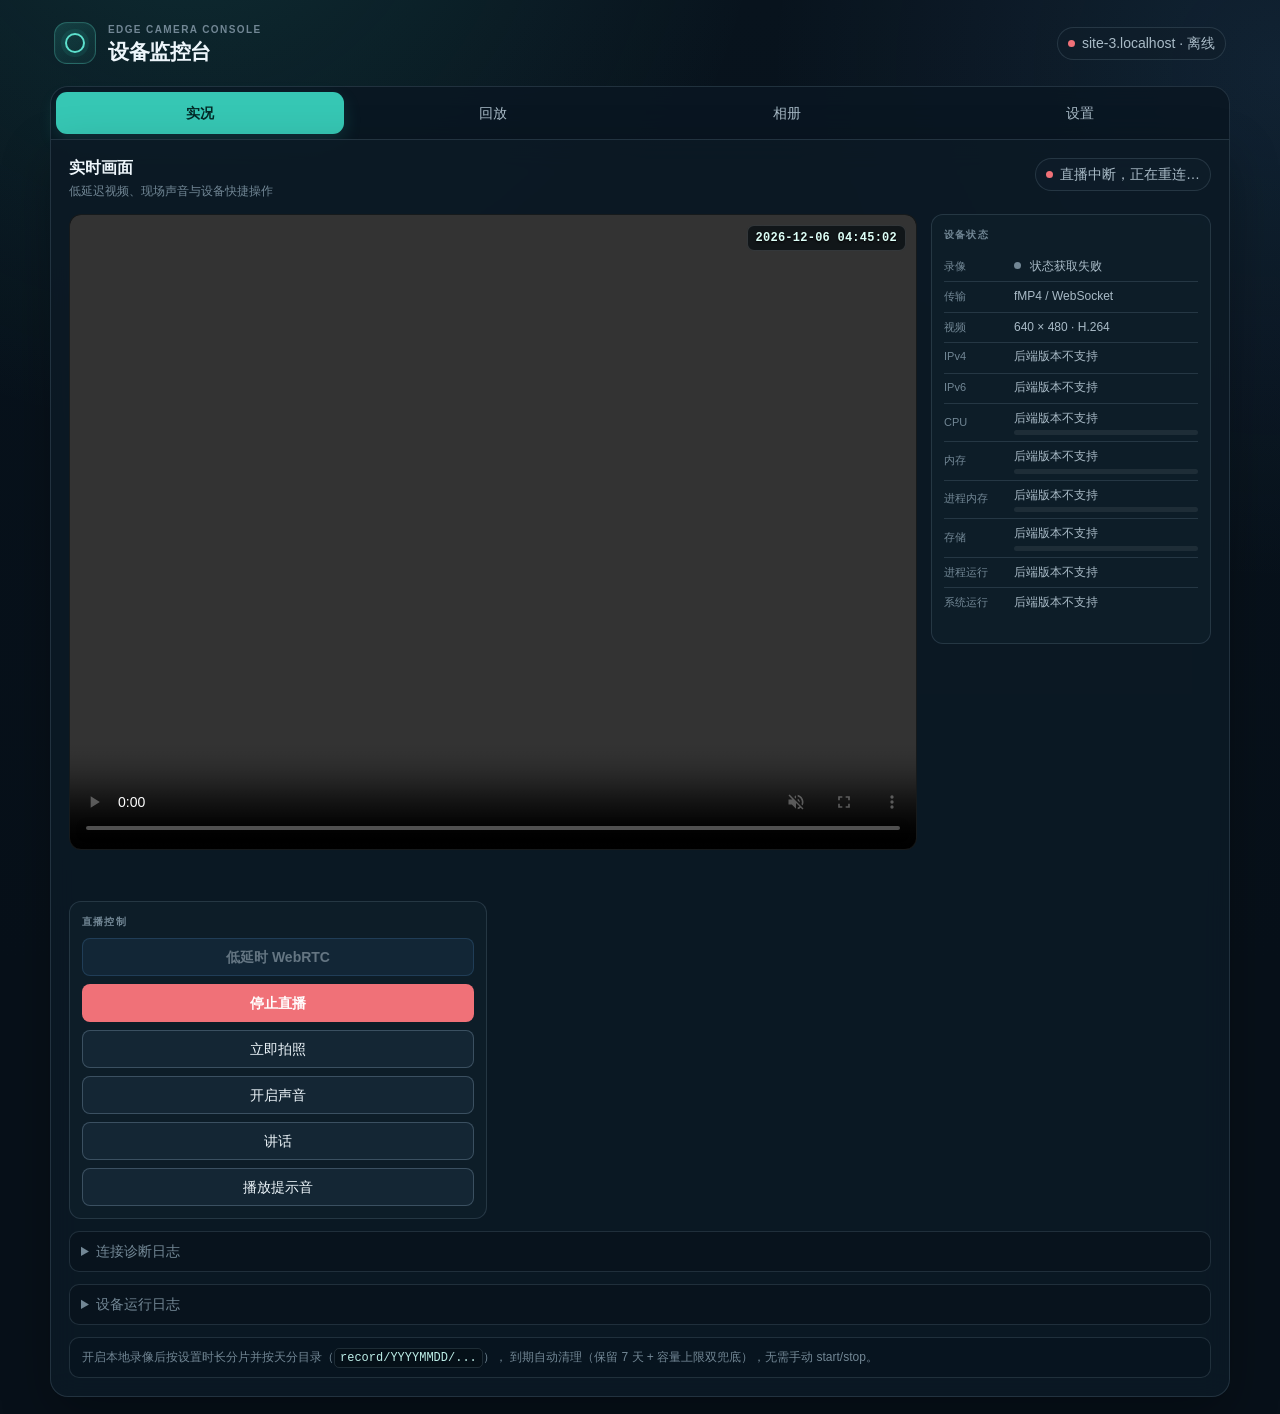
==== commit 80333275: "chore: 重构并替换旧Rust摄像头示例，更新内存阈值与配置 1. 删除旧的Rust摄像头示例代码与依赖 2. 调整内存看门狗阈值从80MB到40MB 3. 更新应用配置默认参数与阈值 4. 添加" ====
--- a/examples/camera/web/index.html
+++ b/examples/camera/web/index.html
@@ -58,6 +58,7 @@
                         <div class="card action-card">
                             <p class="card-label">直播控制</p>
                             <div class="live-actions">
+                                <button id="btnWebRtc" class="btn-webrtc-live">低延时 WebRTC</button>
                                 <button id="btnLive" class="btn-toggle-live">开始直播</button>
                                 <button id="btnSnap">立即拍照</button>
                                 <button id="btnUnmute">开启声音</button>
@@ -166,7 +167,7 @@
                 <div id="devLog"></div>
             </details>
             <div class="hint-box">
-                监控录像默认常驻：进程启动即开始录像，按 10 分钟分片并按天分目录（<code>record/YYYYMMDD/...</code>），
+                开启本地录像后按设置时长分片并按天分目录（<code>record/YYYYMMDD/...</code>），
                 到期自动清理（保留 7 天 + 容量上限双兜底），无需手动 start/stop。
             </div>
         </section>
@@ -304,7 +305,7 @@
                     <label>面积占比阈值
                         <input type="number" id="cfg_vmd_area_ratio" step="0.005" min="0.001" max="0.5">
                     </label>
-                    <span class="hint-inline">变化像素占画面比例 &gt; 此值才触发；0.02 = 2%</span>
+                    <span class="hint-inline">变化像素占画面比例 &gt; 此值才触发；默认 0.021 = 2.1%</span>
                 </div>
                 <div class="cfg-row">
                     <label>最短拍照间隔(秒)
@@ -326,6 +327,10 @@
 
             <fieldset class="cfg-section">
                 <legend>录像</legend>
+                <div class="cfg-row">
+                    <label class="toggle-label"><input type="checkbox" id="cfg_record_enabled"> 开启开发板本地录像</label>
+                    <span class="hint-inline">关闭后停止写入新录像，不影响直播和已有文件</span>
+                </div>
                 <div class="cfg-row">
                     <label>分片时长(秒)
                         <input type="number" id="cfg_record_segment_s" step="1" min="10" max="3600">
@@ -423,7 +428,7 @@
                     <label>声控响度阈值
                         <input type="number" id="cfg_light_sound_thresh" step="1" min="0" max="100">
                     </label>
-                    <span class="hint-inline">0~100；响度再放大 5 倍（当前 7 对应新 35），可按 1 精细调整</span>
+                    <span class="hint-inline">0~100；数值越低越敏感，可按 1 精细调整</span>
                 </div>
                 <div class="cfg-row">
                     <label>触发持续(秒)
@@ -448,6 +453,36 @@
             </fieldset>
 
             <fieldset class="cfg-section wide">
+                <legend>camera-hub 远端连接</legend>
+                <div class="cfg-row">
+                    <span class="status-chip" id="cameraHubConnStat" data-state="idle">未连接</span>
+                    <button type="button" id="cameraHubRefresh" class="btn-quiet">检测连接</button>
+                </div>
+                <div class="cfg-row">
+                    <label>camera-hub URL
+                        <input type="text" id="cfg_camera_hub_url"
+                            placeholder="http://mi6.gwghome.site">
+                    </label>
+                    <span class="hint-inline">推荐使用 DDNS 域名；标准 HTTP 80 无需端口</span>
+                </div>
+                <div class="cfg-row">
+                    <label class="toggle-label"><input type="checkbox" id="cfg_camera_hub_follow_board_prefix">
+                        跟随开发板公网 IPv6 /64 网段
+                    </label>
+                    <span class="hint-inline">仅用于 IPv6 字面量；使用 DDNS 域名时无需勾选</span>
+                </div>
+                <div class="cfg-row">
+                    <label>设备 ID
+                        <input type="text" id="cfg_camera_hub_device_id" maxlength="64" placeholder="v831cam">
+                    </label>
+                </div>
+                <div class="hint" id="cameraHubResolvedUrl">
+                    URL 非空时自动建立单条 WebSocket 并上传媒体；清空 URL 即停止连接。
+                    AI 与远端录像请在 camera-hub Web 中配置。
+                </div>
+            </fieldset>
+
+            <fieldset class="cfg-section wide">
                 <legend>MQTT IPv6 上报（公网 IPv6 变化时推送）</legend>
                 <div class="cfg-row">
                     <label class="toggle-label"><input type="checkbox" id="cfg_mqtt_enabled"> 启用 IPv6 地址 MQTT 上报</label>
@@ -466,7 +501,7 @@
                 </div>
                 <div class="cfg-row">
                     <label>发布主题
-                        <input type="text" id="cfg_mqtt_topic" placeholder="cam/ipv6">
+                        <input type="text" id="cfg_mqtt_topic" placeholder="geng-cam-ipv6">
                     </label>
                     <span class="hint-inline">payload 为纯 IPv6 字符串</span>
                 </div>
--- a/examples/camera/web/style.css
+++ b/examples/camera/web/style.css
@@ -301,6 +301,14 @@
 .btn-toggle-live:hover { color: var(--accent-ink); background: var(--accent-strong); }
 .btn-toggle-live.live { color: #fff; background: var(--danger); }
 .btn-toggle-live.live:hover { background: #f3868c; }
+.btn-webrtc-live {
+    border-color: rgba(98, 174, 247, .45);
+    color: #dcefff;
+    background: rgba(98, 174, 247, .16);
+    font-weight: 700;
+}
+.btn-webrtc-live:hover { background: rgba(98, 174, 247, .26); }
+.btn-webrtc-live.live { border-color: transparent; color: #fff; background: var(--danger); }
 
 /* 设备动作代理卡片 */
 .card-hint {
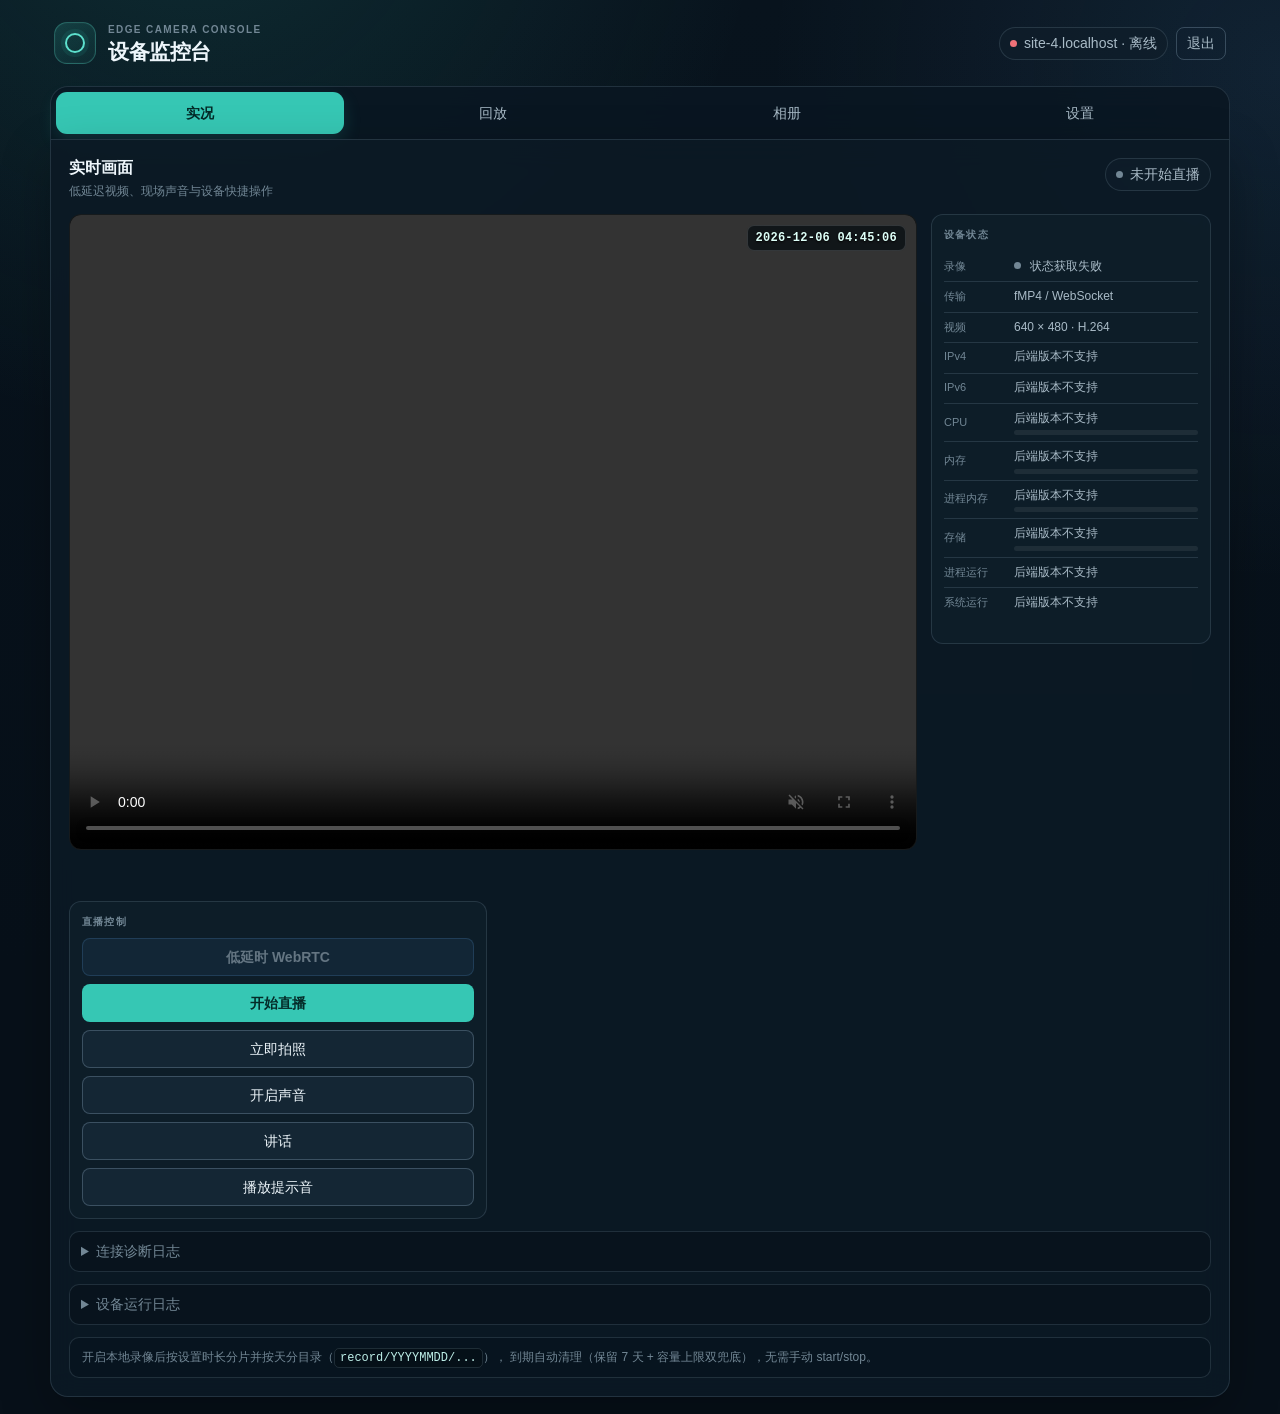
==== commit 3337c7ea: "fix(camera): 修复 TLS 证书链并恢复 Web 登录鉴权" ====
--- a/examples/camera/web/index.html
+++ b/examples/camera/web/index.html
@@ -6,7 +6,7 @@
     <title>设备监控台</title>
     <link rel="icon" type="image/svg+xml" href="/favicon.svg?v=20260718">
     <link rel="alternate icon" href="/favicon.ico?v=20260718" sizes="16x16 32x32 48x48">
-    <link rel="stylesheet" href="style.css?v=20260716">
+    <link rel="stylesheet" href="style.css?v=20260823">
 </head>
 <body>
 <div class="wrap">
@@ -18,7 +18,10 @@
                 <h1>设备监控台</h1>
             </div>
         </div>
-        <div id="deviceChip" class="device-chip" data-state="idle">连接设备中</div>
+        <div class="header-actions">
+            <div id="deviceChip" class="device-chip" data-state="idle">连接设备中</div>
+            <button id="logoutButton" class="btn-quiet" type="button">退出</button>
+        </div>
     </header>
 
     <nav class="tabs" id="tabs" role="tablist" aria-label="功能导航">
@@ -565,6 +568,6 @@
     </div>
 </div>
 
-<script src="app.js?v=20260716"></script>
+<script src="app.js?v=20260823"></script>
 </body>
 </html>
--- a/examples/camera/web/style.css
+++ b/examples/camera/web/style.css
@@ -66,6 +66,8 @@
     padding: 4px 4px 8px;
 }
 .brand { display: flex; align-items: center; min-width: 0; gap: 12px; }
+.header-actions { display: flex; align-items: center; gap: 8px; }
+.header-actions .btn-quiet { min-height: 30px; padding: 5px 10px; }
 .brand-mark {
     display: grid;
     width: 42px;
@@ -691,6 +693,8 @@
     .app-header { margin-bottom: 8px; padding: 2px; }
     .brand-mark { width: 38px; height: 38px; }
     h1 { font-size: 18px; }
+    .header-actions { gap: 5px; }
+    .header-actions .btn-quiet { min-height: 34px; padding: 5px 8px; }
     .device-chip { max-width: 45vw; overflow: hidden; text-overflow: ellipsis; }
     .tabs {
         position: fixed;
